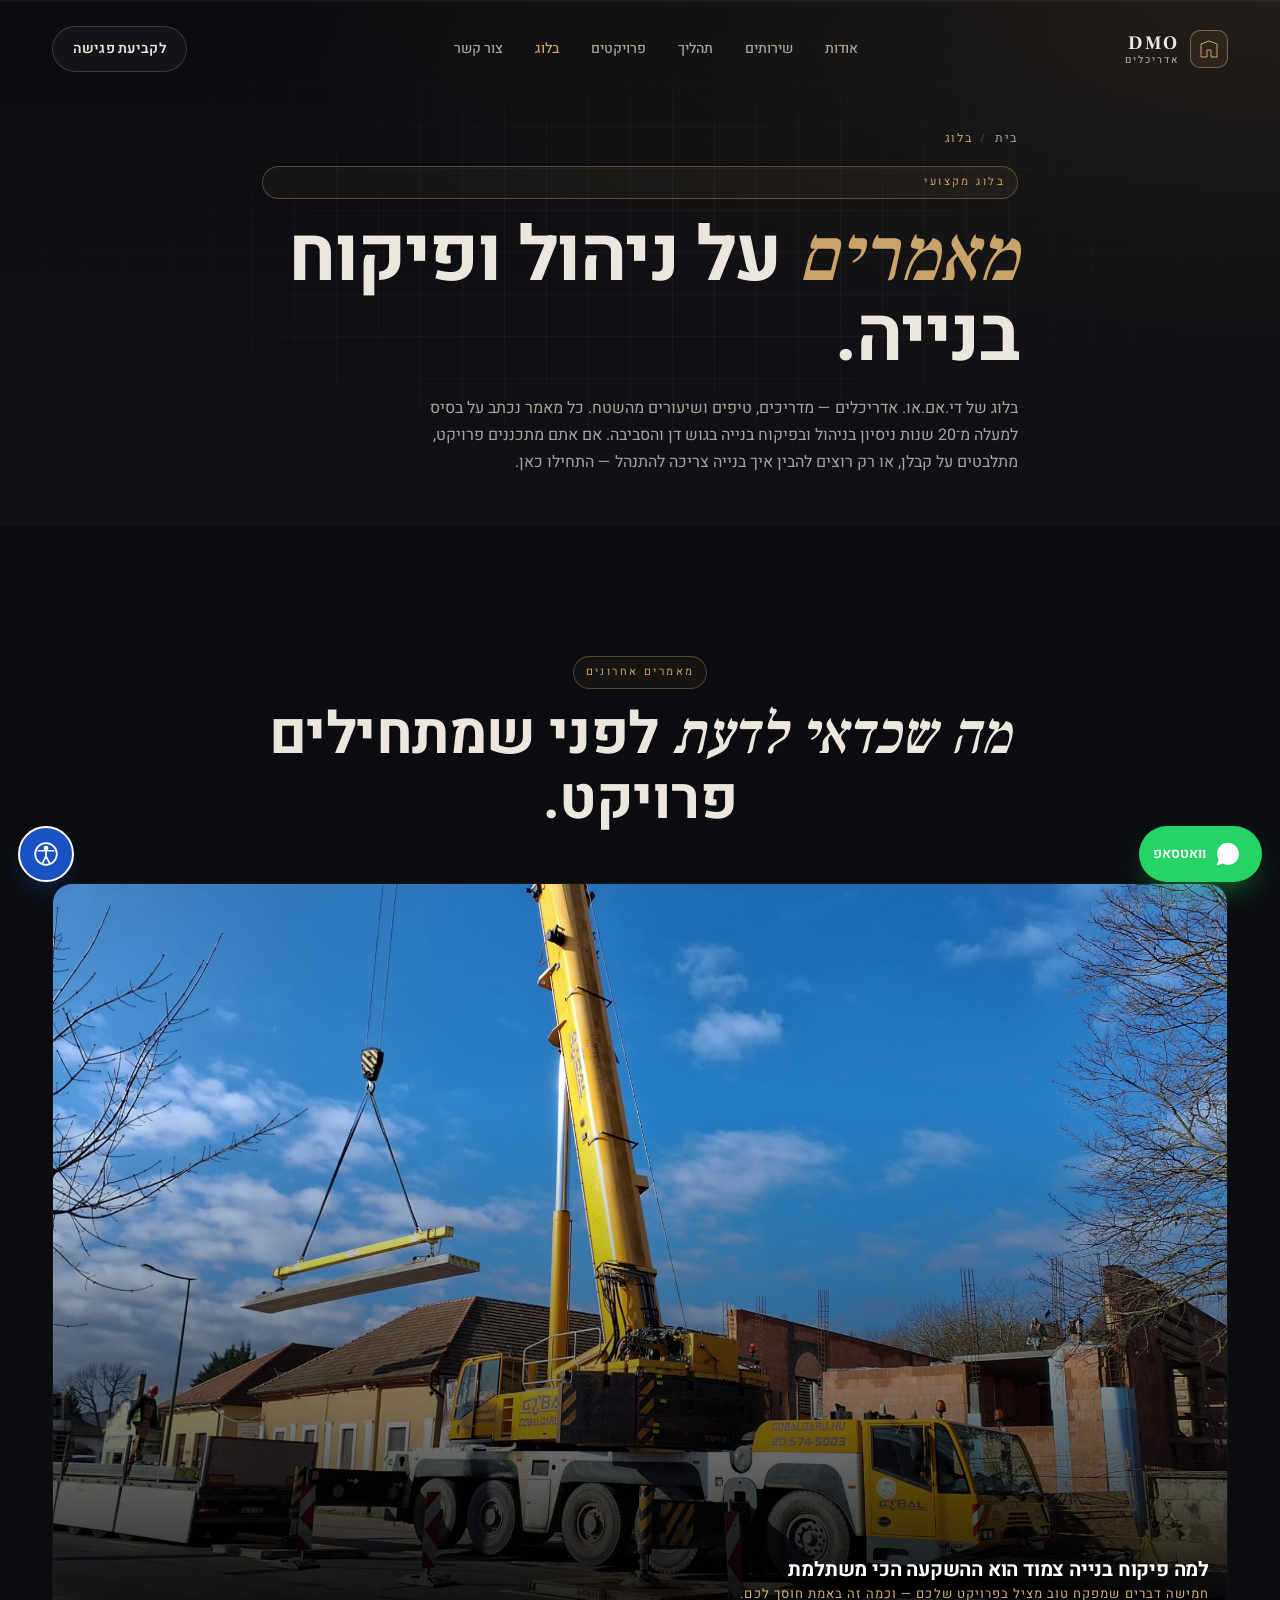
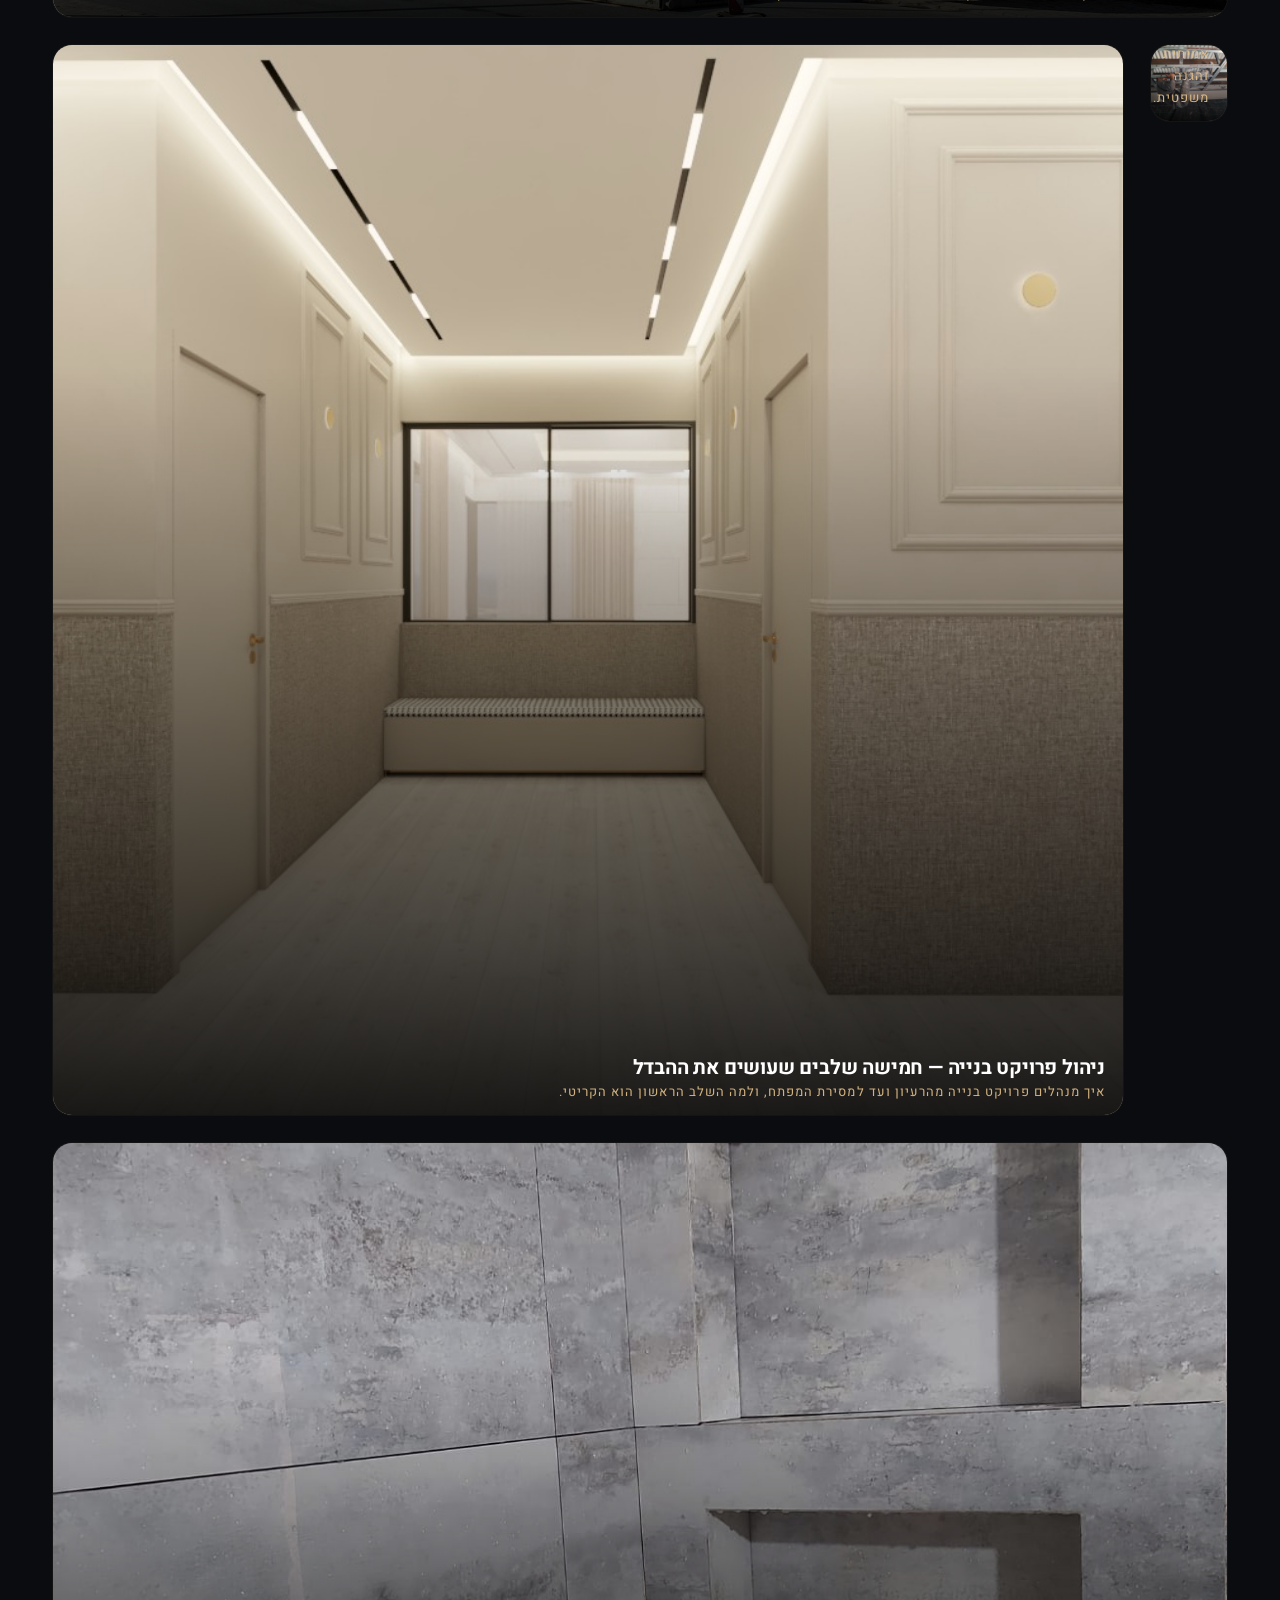
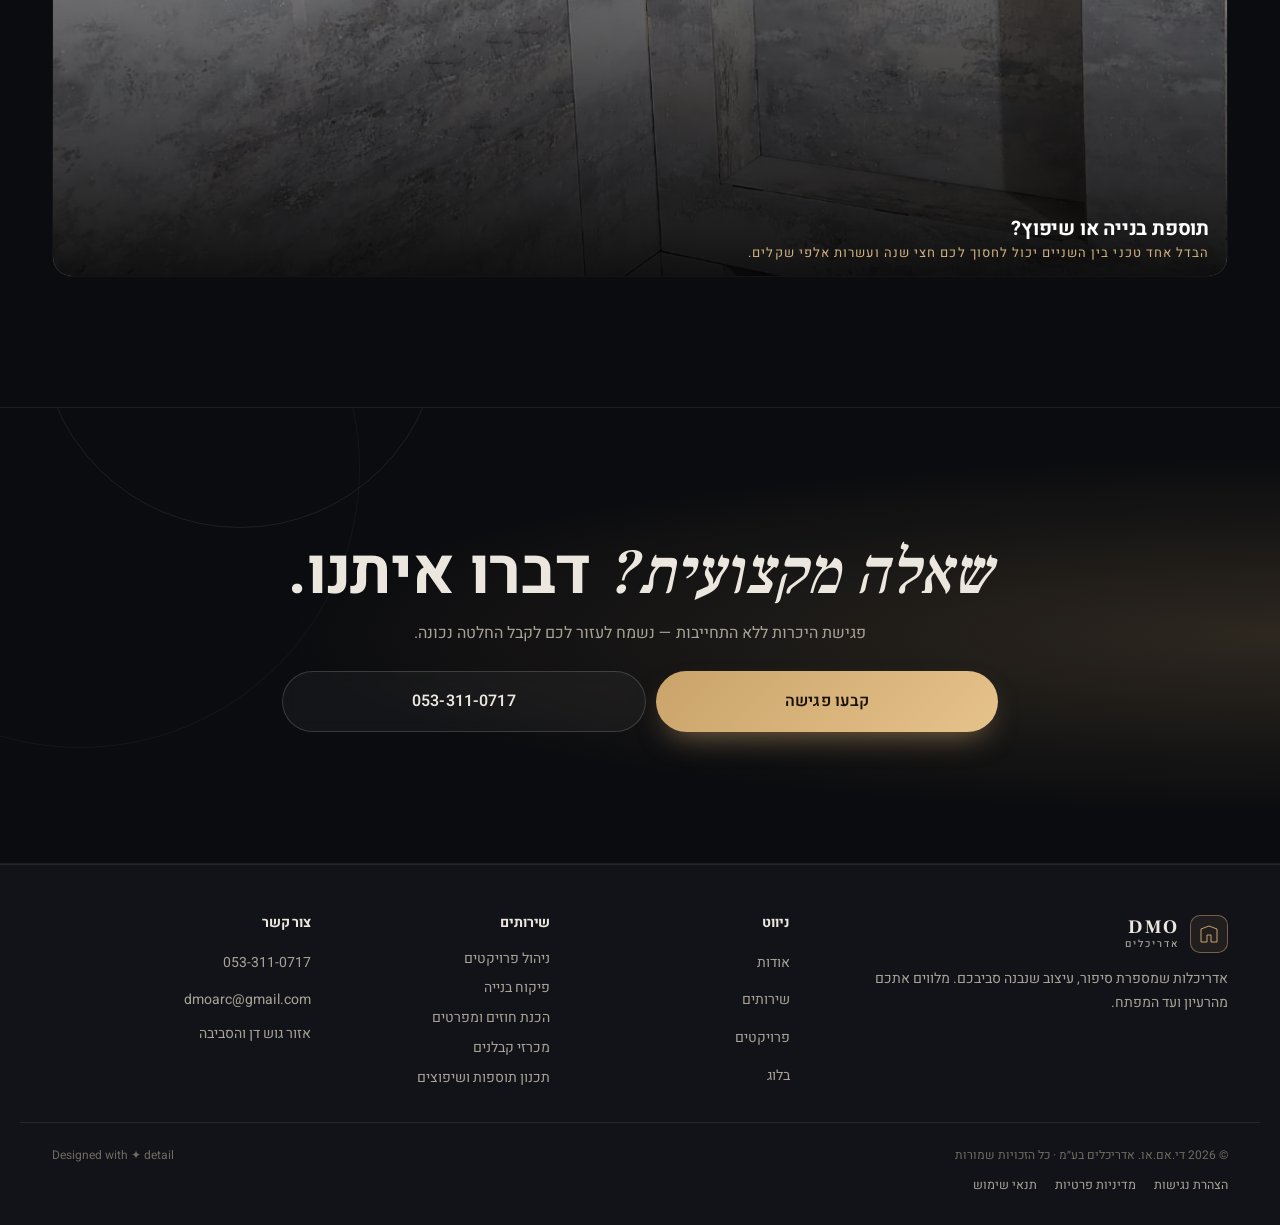
==== blog/index.html @ 67435482 "SEO overhaul: rich schema, blog, brand-anchored metadata, new logo - Replace homepage JSON-LD with @" ====
<!DOCTYPE html>
<html lang="he" dir="rtl">
<head>
  <meta charset="UTF-8" />
  <meta name="viewport" content="width=device-width, initial-scale=1, viewport-fit=cover" />
  <meta name="theme-color" content="#0d0e11" />
  <meta name="color-scheme" content="dark" />

  <title>בלוג | די.אם.או. אדריכלים — DMO Architects · מאמרים על ניהול ופיקוח בנייה</title>
  <meta name="description" content="הבלוג של די.אם.או. אדריכלים (DMO Architects) — מדריכים, טיפים ומאמרים מקצועיים על ניהול פרויקטי בנייה, פיקוח, מכרזי קבלנים, חוזים ושיפוצים. מהשטח של גוש דן." />
  <meta name="keywords" content="בלוג בנייה, מאמרים על פיקוח בנייה, מדריך ניהול פרויקטים, מכרזי קבלנים, חוזה בנייה, שיפוצים, די.אם.או אדריכלים, DMO Architects" />
  <meta name="author" content="די.אם.או. אדריכלים — DMO Architects" />
  <meta name="robots" content="index,follow,max-image-preview:large" />
  <meta http-equiv="content-language" content="he-IL" />
  <link rel="canonical" href="https://dmo-arc.com/blog/" />
  <link rel="alternate" hreflang="he-IL" href="https://dmo-arc.com/blog/" />
  <link rel="alternate" hreflang="he" href="https://dmo-arc.com/blog/" />
  <link rel="alternate" hreflang="x-default" href="https://dmo-arc.com/blog/" />

  <meta property="og:type" content="website" />
  <meta property="og:locale" content="he_IL" />
  <meta property="og:site_name" content="DMO Architects · די.אם.או. אדריכלים" />
  <meta property="og:title" content="בלוג DMO Architects — מאמרים על ניהול ופיקוח בנייה" />
  <meta property="og:description" content="מדריכים, טיפים ומאמרים מקצועיים על בנייה — מהשטח של DMO אדריכלים." />
  <meta property="og:image" content="https://dmo-arc.com/assets/img/staircase.jpg" />
  <meta property="og:image:width" content="1200" />
  <meta property="og:image:height" content="630" />
  <meta property="og:url" content="https://dmo-arc.com/blog/" />
  <meta name="twitter:card" content="summary_large_image" />
  <meta name="twitter:title" content="בלוג DMO Architects" />
  <meta name="twitter:description" content="מאמרים מקצועיים על ניהול ופיקוח בנייה." />
  <meta name="twitter:image" content="https://dmo-arc.com/assets/img/staircase.jpg" />

  <link rel="icon" type="image/svg+xml" href="../assets/favicon.svg" />
  <link rel="icon" type="image/png" sizes="512x512" href="../assets/logo.png" />
  <link rel="apple-touch-icon" href="../assets/logo.png" />
  <link rel="manifest" href="../site.webmanifest" />
  <meta name="apple-mobile-web-app-title" content="DMO אדריכלים" />
  <meta name="application-name" content="DMO Architects" />

  <link rel="preconnect" href="https://fonts.googleapis.com" />
  <link rel="preconnect" href="https://fonts.gstatic.com" crossorigin />
  <link href="https://fonts.googleapis.com/css2?family=Heebo:wght@300;400;500;600;700;800;900&family=Frank+Ruhl+Libre:wght@400;500;700;900&display=swap" rel="stylesheet" />
  <link rel="stylesheet" href="../assets/css/style.css?v=2" />

  <script type="application/ld+json">
  {
    "@context": "https://schema.org",
    "@graph": [
      {
        "@type": "Blog",
        "@id": "https://dmo-arc.com/blog/#blog",
        "url": "https://dmo-arc.com/blog/",
        "name": "בלוג DMO Architects",
        "description": "מאמרים, מדריכים וטיפים על ניהול ופיקוח בנייה.",
        "inLanguage": "he-IL",
        "publisher": {"@id": "https://dmo-arc.com/#organization"},
        "blogPost": [
          {"@type": "BlogPosting", "url": "https://dmo-arc.com/blog/why-construction-supervision-matters.html", "headline": "למה פיקוח בנייה צמוד הוא ההשקעה הכי משתלמת בפרויקט שלכם"},
          {"@type": "BlogPosting", "url": "https://dmo-arc.com/blog/contractor-tender-guide.html",            "headline": "מדריך מכרזי קבלנים — איך בוחרים נכון ולמה זה משנה"},
          {"@type": "BlogPosting", "url": "https://dmo-arc.com/blog/project-management-construction.html",     "headline": "ניהול פרויקט בנייה — חמישה שלבים שעושים את ההבדל"},
          {"@type": "BlogPosting", "url": "https://dmo-arc.com/blog/renovation-vs-addition.html",              "headline": "תוספת בנייה או שיפוץ? איך לבחור את הדרך הנכונה"}
        ]
      },
      {
        "@type": "BreadcrumbList",
        "itemListElement": [
          {"@type": "ListItem", "position": 1, "name": "בית", "item": "https://dmo-arc.com/"},
          {"@type": "ListItem", "position": 2, "name": "בלוג", "item": "https://dmo-arc.com/blog/"}
        ]
      }
    ]
  }
  </script>
</head>
<body>
  <a href="#main" class="skip-link">דלג לתוכן הראשי</a>
  <div class="scroll-progress" aria-hidden="true"><span></span></div>

  <header class="header is-scrolled" id="header">
    <div class="container header__row">
      <a href="../index.html#top" class="logo" aria-label="די אם או אדריכלים - בית">
        <span class="logo__mark">
          <svg viewBox="0 0 40 40" aria-hidden="true">
            <path d="M4 36 V10 L20 4 L36 10 V36 H24 V22 H16 V36 Z" fill="none" stroke="currentColor" stroke-width="2" stroke-linejoin="round"/>
          </svg>
        </span>
        <span class="logo__text"><strong>DMO</strong><em>אדריכלים</em></span>
      </a>

      <nav class="nav" aria-label="ניווט ראשי">
        <ul class="nav__list">
          <li><a href="../index.html#about">אודות</a></li>
          <li><a href="../index.html#services">שירותים</a></li>
          <li><a href="../index.html#process">תהליך</a></li>
          <li><a href="../projects.html">פרויקטים</a></li>
          <li><a href="../blog/" class="is-active" aria-current="page">בלוג</a></li>
          <li><a href="../index.html#contact">צור קשר</a></li>
        </ul>
      </nav>

      <a href="../index.html#contact" class="btn btn--ghost header__cta">לקביעת פגישה</a>

      <button class="menu-toggle" aria-label="פתח תפריט" aria-expanded="false" aria-controls="mobile-nav">
        <span></span><span></span><span></span>
      </button>
    </div>

    <div class="mobile-nav" id="mobile-nav" hidden>
      <ul>
        <li><a href="../index.html#about">אודות</a></li>
        <li><a href="../index.html#services">שירותים</a></li>
        <li><a href="../index.html#process">תהליך</a></li>
        <li><a href="../projects.html">פרויקטים</a></li>
        <li><a href="../blog/" aria-current="page">בלוג</a></li>
        <li><a href="../index.html#contact">צור קשר</a></li>
      </ul>
      <a href="tel:+972533110717" class="btn btn--primary btn--block">התקשרו עכשיו</a>
    </div>
  </header>

  <main id="main">
    <section class="subhero">
      <div class="container subhero__inner">
        <nav class="crumbs" aria-label="פירורי לחם">
          <a href="../index.html">בית</a>
          <span class="sep">/</span>
          <span aria-current="page">בלוג</span>
        </nav>
        <span class="eyebrow">בלוג מקצועי</span>
        <h1>
          <span class="is-serif is-accent">מאמרים</span>
          על ניהול ופיקוח בנייה.
        </h1>
        <p>
          בלוג של די.אם.או. אדריכלים — מדריכים, טיפים ושיעורים מהשטח. כל מאמר נכתב על בסיס למעלה
          מ־20 שנות ניסיון בניהול ובפיקוח בנייה בגוש דן והסביבה. אם אתם מתכננים פרויקט, מתלבטים
          על קבלן, או רק רוצים להבין איך בנייה צריכה להתנהל — התחילו כאן.
        </p>
      </div>
    </section>

    <section class="projects-list section">
      <div class="container">
        <header class="section-head" data-reveal="up">
          <span class="eyebrow">מאמרים אחרונים</span>
          <h2 class="section-title"><span class="is-serif">מה שכדאי לדעת</span> לפני שמתחילים פרויקט.</h2>
        </header>

        <div class="projects-list__grid">
          <a class="card" href="why-construction-supervision-matters.html">
            <div class="card__media"><img src="../assets/img/crane.jpg" alt="מנוף בנייה — חשיבות הפיקוח על אתר" loading="lazy" /></div>
            <div class="card__caption">
              <h3>למה פיקוח בנייה צמוד הוא ההשקעה הכי משתלמת</h3>
              <p>חמישה דברים שמפקח טוב מציל בפרויקט שלכם — וכמה זה באמת חוסך לכם.</p>
            </div>
          </a>

          <a class="card" href="contractor-tender-guide.html">
            <div class="card__media"><img src="../assets/img/steel-frame.jpg" alt="שלד פלדה — שלב מכרזי קבלנים" loading="lazy" /></div>
            <div class="card__caption">
              <h3>מדריך מכרזי קבלנים — איך בוחרים נכון</h3>
              <p>הצעות מחיר זה לא הכל. ככה תוציאו מכרז שמייצר תחרות אמיתית והגנה משפטית.</p>
            </div>
          </a>

          <a class="card" href="project-management-construction.html">
            <div class="card__media"><img src="../assets/img/hallway.jpg" alt="פרוזדור בפרויקט — שלבי ניהול בנייה" loading="lazy" /></div>
            <div class="card__caption">
              <h3>ניהול פרויקט בנייה — חמישה שלבים שעושים את ההבדל</h3>
              <p>איך מנהלים פרויקט בנייה מהרעיון ועד למסירת המפתח, ולמה השלב הראשון הוא הקריטי.</p>
            </div>
          </a>

          <a class="card" href="renovation-vs-addition.html">
            <div class="card__media"><img src="../assets/img/tile-niches.jpg" alt="גמרי קרמיקה — החלטות תכנון בשיפוץ" loading="lazy" /></div>
            <div class="card__caption">
              <h3>תוספת בנייה או שיפוץ?</h3>
              <p>הבדל אחד טכני בין השניים יכול לחסוך לכם חצי שנה ועשרות אלפי שקלים.</p>
            </div>
          </a>
        </div>
      </div>
    </section>

    <section class="cta section" aria-label="צרו קשר">
      <div class="container cta__wrap" data-reveal="up">
        <h2 class="cta__title"><span class="is-serif">שאלה מקצועית?</span> דברו איתנו.</h2>
        <p>פגישת היכרות ללא התחייבות — נשמח לעזור לכם לקבל החלטה נכונה.</p>
        <div class="cta__buttons">
          <a href="../index.html#contact" class="btn btn--primary btn--lg">קבעו פגישה</a>
          <a href="tel:+972533110717" class="btn btn--ghost btn--lg">053-311-0717</a>
        </div>
      </div>
    </section>
  </main>

  <footer class="footer" role="contentinfo">
    <div class="container footer__grid">
      <div class="footer__brand">
        <a href="../index.html#top" class="logo logo--light">
          <span class="logo__mark"><svg viewBox="0 0 40 40" aria-hidden="true"><path d="M4 36 V10 L20 4 L36 10 V36 H24 V22 H16 V36 Z" fill="none" stroke="currentColor" stroke-width="2" stroke-linejoin="round"/></svg></span>
          <span class="logo__text"><strong>DMO</strong><em>אדריכלים</em></span>
        </a>
        <p>אדריכלות שמספרת סיפור, עיצוב שנבנה סביבכם. מלווים אתכם מהרעיון ועד המפתח.</p>
      </div>
      <div>
        <h4>ניווט</h4>
        <ul class="footer__links">
          <li><a href="../index.html#about">אודות</a></li>
          <li><a href="../index.html#services">שירותים</a></li>
          <li><a href="../projects.html">פרויקטים</a></li>
          <li><a href="../blog/">בלוג</a></li>
        </ul>
      </div>
      <div>
        <h4>שירותים</h4>
        <ul class="footer__links">
          <li>ניהול פרויקטים</li>
          <li>פיקוח בנייה</li>
          <li>הכנת חוזים ומפרטים</li>
          <li>מכרזי קבלנים</li>
          <li>תכנון תוספות ושיפוצים</li>
        </ul>
      </div>
      <div>
        <h4>צור קשר</h4>
        <ul class="footer__links">
          <li><a href="tel:+972533110717" dir="ltr">053-311-0717</a></li>
          <li><a href="mailto:dmoarc@gmail.com">dmoarc@gmail.com</a></li>
          <li>אזור גוש דן והסביבה</li>
        </ul>
      </div>
    </div>
    <div class="footer__bottom container">
      <span>© <span id="year"></span> די.אם.או. אדריכלים בע״מ · כל הזכויות שמורות</span>
      <span>Designed with ✦ detail</span>
    </div>
    <div class="container footer__legal">
      <a href="../accessibility.html">הצהרת נגישות</a>
      <a href="../privacy.html">מדיניות פרטיות</a>
      <a href="../terms.html">תנאי שימוש</a>
    </div>
  </footer>

  <a href="https://wa.me/972533110717" target="_blank" rel="noopener" class="wa" aria-label="פתיחת שיחה בוואטסאפ">
    <span class="wa__pulse" aria-hidden="true"></span>
    <svg viewBox="0 0 32 32" aria-hidden="true"><path fill="#fff" d="M16 3C9 3 3.5 8.5 3.5 15.5c0 2.5.7 4.8 1.9 6.8L3 29l6.9-2.2c2 1 4.2 1.6 6.1 1.6 7 0 12.5-5.5 12.5-12.5S23 3 16 3z"/></svg>
    <span class="wa__label">וואטסאפ</span>
  </a>

  <button class="to-top" id="toTop" aria-label="חזרה למעלה">
    <svg viewBox="0 0 24 24" aria-hidden="true"><path d="M6 15l6-6 6 6" fill="none" stroke="currentColor" stroke-width="2" stroke-linecap="round" stroke-linejoin="round"/></svg>
  </button>

  <script src="../assets/js/a11y.js" defer></script>
  <script src="../assets/js/main.js" defer></script>
</body>
</html>
---- assets/css/style.css ----
/* =======================================================
   DMO Architects — Mobile-First RTL Hebrew Site
   Breakpoints:
     base  : mobile  (0–639px)
     sm    : ≥ 640px  (tablet portrait)
     md    : ≥ 900px  (tablet landscape / small laptop)
     lg    : ≥ 1200px (desktop)
   ======================================================= */

:root {
  --bg: #0b0c0f;
  --bg-2: #121318;
  --bg-3: #1a1c22;
  --surface: #16181d;
  --line: rgba(255, 255, 255, 0.08);
  --line-strong: rgba(255, 255, 255, 0.16);
  --text: #ece7de;
  --text-dim: #a9a397;
  --text-mute: #6f6a60;
  --accent: #c9a36a;
  --accent-2: #e6c38b;
  --accent-deep: #8b6a3e;
  --cream: #ede7da;
  --danger: #e06363;
  --success: #7dbf83;

  --radius: 14px;
  --radius-lg: 20px;
  --shadow-lg: 0 24px 60px -24px rgba(0, 0, 0, 0.6);
  --ease: cubic-bezier(.22,.61,.36,1);
  --ease-out: cubic-bezier(.16,1,.3,1);

  --container: 1240px;
  --nav-h: 64px;
  --pad-x: 18px;

  --font-sans: 'Heebo', 'Segoe UI', 'Noto Sans Hebrew', system-ui, -apple-system, sans-serif;
  --font-serif: 'Frank Ruhl Libre', 'Times New Roman', serif;

  /* Fluid type — mobile first */
  --fs-body: 0.969rem;
  --fs-h1: clamp(2.5rem, 10vw, 7.25rem);
  --fs-h2: clamp(1.75rem, 7vw, 3.625rem);
  --fs-h3: 1.25rem;
  --fs-lead: 1rem;
}

/* ========= Reset ========= */
*, *::before, *::after { box-sizing: border-box; }
html {
  -webkit-text-size-adjust: 100%;
  scroll-behavior: smooth;
  scroll-padding-top: 80px;
  overflow-x: clip;
}
@media (prefers-reduced-motion: reduce) {
  html { scroll-behavior: auto; }
  *, *::before, *::after {
    animation-duration: .001ms !important;
    animation-iteration-count: 1 !important;
    transition-duration: .001ms !important;
    scroll-behavior: auto !important;
  }
}

body {
  margin: 0;
  font-family: var(--font-sans);
  font-weight: 400;
  font-size: var(--fs-body);
  line-height: 1.7;
  color: var(--text);
  background: var(--bg);
  overflow-x: clip;
  text-rendering: optimizeLegibility;
  -webkit-font-smoothing: antialiased;
  -moz-osx-font-smoothing: grayscale;
  overscroll-behavior-y: none;
}

img, svg, video { max-width: 100%; display: block; }
img { height: auto; }
a { color: inherit; text-decoration: none; }
button {
  font: inherit;
  cursor: pointer;
  border: 0;
  background: transparent;
  color: inherit;
  -webkit-tap-highlight-color: transparent;
}
input, textarea, select, button { -webkit-tap-highlight-color: transparent; }
h1, h2, h3, h4 { margin: 0; line-height: 1.15; font-weight: 700; letter-spacing: -0.01em; }

/* ========= Base container ========= */
.container {
  width: 100%;
  max-width: var(--container);
  padding-inline: var(--pad-x);
  margin-inline: auto;
}

.section {
  padding-block: 64px;
  position: relative;
}

/* ========= Utility ========= */
.is-serif { font-family: var(--font-serif); font-weight: 500; font-style: italic; letter-spacing: 0; }
.is-accent { color: var(--accent); }

.eyebrow {
  display: inline-flex; align-items: center; gap: 10px;
  font-size: 0.6875rem; letter-spacing: .22em; text-transform: uppercase;
  color: var(--accent);
  padding: 6px 12px;
  border: 1px solid rgba(201,163,106,.35);
  border-radius: 100px;
  background: rgba(201,163,106,.06);
}
.section-title {
  font-size: var(--fs-h2);
  line-height: 1.12;
  margin-top: 14px;
  color: var(--text);
}
.section-sub { color: var(--text-dim); max-width: 640px; margin-top: 14px; }
.section-head { text-align: center; max-width: 820px; margin: 0 auto 40px; }
.section-head--split {
  display: flex; flex-direction: column; gap: 18px;
  text-align: start;
}

.lead { color: var(--text-dim); font-size: var(--fs-lead); line-height: 1.75; }

/* ========= Visually hidden (SR only) ========= */
.sr-only {
  position: absolute !important;
  width: 1px; height: 1px;
  padding: 0; margin: -1px;
  overflow: hidden;
  clip: rect(0,0,0,0);
  clip-path: inset(50%);
  white-space: nowrap;
  border: 0;
}

/* ========= Skip link ========= */
.skip-link {
  position: absolute;
  width: 1px; height: 1px;
  padding: 0; margin: -1px;
  overflow: hidden;
  clip: rect(0,0,0,0);
  clip-path: inset(50%);
  white-space: nowrap;
  border: 0;
}
.skip-link:focus {
  position: fixed;
  top: 12px; inset-inline-start: 12px;
  width: auto; height: auto;
  padding: 10px 16px; margin: 0;
  overflow: visible;
  clip: auto;
  clip-path: none;
  white-space: normal;
  background: var(--accent); color: #000;
  border-radius: 8px;
  outline: 2px solid var(--text);
  z-index: 10000;
}

/* ========= Buttons — large touch targets ========= */
.btn {
  display: inline-flex; align-items: center; justify-content: center; gap: 10px;
  min-height: 48px;
  padding: 14px 22px;
  border-radius: 100px;
  font-weight: 600; font-size: 0.9375rem; letter-spacing: .01em;
  transition: transform .35s var(--ease), background .25s ease, color .25s ease, border-color .25s ease, box-shadow .35s var(--ease);
  position: relative; overflow: hidden; user-select: none;
  will-change: transform;
  white-space: nowrap;
}
.btn:focus-visible { outline: 2px solid var(--accent); outline-offset: 3px; }
.btn svg { width: 18px; height: 18px; transition: transform .35s var(--ease); flex-shrink: 0; }
.btn:active { transform: scale(.97); }
@media (hover: hover) {
  .btn:hover { transform: translateY(-2px); }
}
.btn--primary {
  background: linear-gradient(135deg, var(--accent) 0%, var(--accent-2) 100%);
  color: #1a1208;
  box-shadow: 0 14px 30px -12px rgba(201,163,106,.6);
}
.btn--primary:hover svg { transform: translateX(-4px); }
.btn--ghost {
  background: rgba(255,255,255,.04);
  color: var(--text);
  border: 1px solid var(--line-strong);
  backdrop-filter: blur(6px);
}
@media (hover: hover) {
  .btn--ghost:hover { background: rgba(255,255,255,.08); border-color: var(--accent); color: var(--accent-2); }
  .btn--primary:hover { box-shadow: 0 22px 38px -14px rgba(201,163,106,.85); }
}
.btn--link {
  min-height: auto;
  padding: 10px 0; color: var(--accent); background: transparent;
}
.btn--link:hover { color: var(--accent-2); }
.btn--block { display: flex; width: 100%; }
.btn--lg { padding: 16px 28px; font-size: 1rem; min-height: 54px; }

/* ========= Preloader ========= */
.preloader {
  position: fixed; inset: 0; z-index: 9999;
  background: var(--bg);
  display: grid; place-items: center;
  transition: opacity .6s ease, visibility .6s ease;
}
.preloader.is-hidden { opacity: 0; visibility: hidden; }
.preloader__inner { text-align: center; display: grid; gap: 20px; }
.preloader__logo { width: 140px; height: 46px; }
.preloader__text {
  fill: var(--accent);
  font-family: var(--font-serif);
  font-size: 2.125rem;
  font-weight: 700;
  letter-spacing: 6px;
}
.preloader__bar {
  width: 180px; height: 2px;
  background: rgba(255,255,255,.08); border-radius: 10px; overflow: hidden;
  margin: 0 auto;
}
.preloader__bar span {
  display: block; height: 100%; width: 30%;
  background: linear-gradient(90deg, var(--accent) 0%, var(--accent-2) 100%);
  animation: loading 1.2s var(--ease) infinite;
}
@keyframes loading {
  0% { margin-inline-start: -40%; width: 40%; }
  50% { width: 60%; }
  100% { margin-inline-start: 100%; width: 40%; }
}

/* ========= Scroll progress ========= */
.scroll-progress {
  position: fixed; top: 0; inset-inline: 0;
  height: 2px; z-index: 200;
  background: rgba(255,255,255,.05);
}
.scroll-progress span {
  display: block; height: 100%; width: 0%;
  background: linear-gradient(90deg, var(--accent) 0%, var(--accent-2) 100%);
  transition: width .12s linear;
}

/* ========= Header / Navigation ========= */
.header {
  position: fixed; top: 0; inset-inline: 0; z-index: 100;
  padding: 10px 0;
  transition: background .4s ease, padding .3s ease, backdrop-filter .4s ease, border-color .3s ease;
  border-bottom: 1px solid transparent;
}
.header.is-scrolled {
  background: rgba(11,12,15,.82);
  backdrop-filter: saturate(140%) blur(14px);
  -webkit-backdrop-filter: saturate(140%) blur(14px);
  border-bottom-color: var(--line);
  padding: 8px 0;
}
.header__row {
  display: flex; align-items: center; gap: 16px;
  justify-content: space-between;
  min-height: var(--nav-h);
}
.logo { display: inline-flex; align-items: center; gap: 10px; color: var(--text); }
.logo__mark {
  width: 38px; height: 38px;
  display: grid; place-items: center;
  color: var(--accent);
  border: 1px solid rgba(201,163,106,.5);
  border-radius: 10px;
  background: rgba(201,163,106,.08);
  transition: transform .5s var(--ease);
}
.logo:hover .logo__mark { transform: rotate(-12deg) scale(1.05); }
.logo__mark svg { width: 20px; height: 20px; }
.logo__text { display: grid; line-height: 1; gap: 2px; }
.logo__text strong {
  font-family: var(--font-serif);
  font-size: 1.1875rem; font-weight: 700; letter-spacing: 3px;
  color: var(--text);
}
.logo__text em {
  font-style: normal; font-size: 0.625rem; font-weight: 500;
  letter-spacing: 2px; color: var(--text-dim); text-transform: uppercase;
}

.nav { display: none; }
.header__cta { display: none; }

.menu-toggle {
  width: 46px; height: 46px;
  border-radius: 12px;
  border: 1px solid rgba(201,163,106,.5);
  background: rgba(11,12,15,.7);
  -webkit-backdrop-filter: blur(8px);
  backdrop-filter: blur(8px);
  display: flex; flex-direction: column; gap: 5px;
  align-items: center; justify-content: center;
  flex-shrink: 0;
  color: var(--accent);
  position: relative;
  z-index: 101;
  box-shadow: 0 4px 14px rgba(0,0,0,.4);
}
.menu-toggle span {
  width: 22px; height: 2px; background: currentColor;
  border-radius: 2px;
  transition: transform .35s var(--ease), opacity .25s ease;
  display: block;
}
.menu-toggle.is-open span:nth-child(1) { transform: translateY(7px) rotate(45deg); }
.menu-toggle.is-open span:nth-child(2) { opacity: 0; }
.menu-toggle.is-open span:nth-child(3) { transform: translateY(-7px) rotate(-45deg); }

.mobile-nav {
  position: fixed; top: var(--nav-h); inset-inline: 0; bottom: 0;
  background: var(--bg-2);
  padding: 24px var(--pad-x) 40px;
  transform: translateY(-10px);
  opacity: 0; visibility: hidden;
  transition: opacity .35s var(--ease), transform .4s var(--ease), visibility .35s;
  z-index: 90;
  overflow-y: auto;
  overscroll-behavior: contain;
}
.mobile-nav[data-open="true"] { opacity: 1; transform: none; visibility: visible; }
.mobile-nav ul {
  list-style: none; padding: 0; margin: 0 0 24px;
  display: grid; gap: 6px;
}
.mobile-nav a {
  display: flex; align-items: center;
  min-height: 56px;
  padding: 14px 20px;
  border-radius: 14px; font-size: 1.25rem; font-weight: 600;
  border: 1px solid var(--line);
  background: rgba(255,255,255,.02);
  transition: border-color .25s ease, color .25s ease, background .25s ease, transform .3s ease;
}
.mobile-nav a:active { transform: scale(.98); }
@media (hover: hover) {
  .mobile-nav a:hover { border-color: var(--accent); color: var(--accent); background: rgba(201,163,106,.04); }
}

/* ========= HERO (mobile first) ========= */
.hero {
  position: relative;
  min-height: 100svh;
  padding: calc(var(--nav-h) + 30px) 0 90px;
  overflow: hidden;
  isolation: isolate;
  background:
    radial-gradient(ellipse at 100% 0%, rgba(201,163,106,.16), transparent 55%),
    radial-gradient(ellipse at 0% 100%, rgba(201,163,106,.06), transparent 60%),
    linear-gradient(180deg, #0a0b0e 0%, #111218 100%);
}
.hero__canvas {
  position: absolute; inset: 0; z-index: 0;
  width: 100%; height: 100%;
  pointer-events: none;
  opacity: .42;
}
.hero__grid {
  position: absolute; inset: 0; z-index: 0;
  background-image:
    linear-gradient(to right, rgba(255,255,255,.04) 1px, transparent 1px),
    linear-gradient(to bottom, rgba(255,255,255,.04) 1px, transparent 1px);
  background-size: 42px 42px;
  mask-image: radial-gradient(ellipse at center, #000 20%, transparent 75%);
  -webkit-mask-image: radial-gradient(ellipse at center, #000 20%, transparent 75%);
}
.hero__noise {
  position: absolute; inset: 0; z-index: 0;
  background-image: url("data:image/svg+xml;utf8,<svg xmlns='http://www.w3.org/2000/svg' width='240' height='240'><filter id='n'><feTurbulence type='fractalNoise' baseFrequency='.9' numOctaves='2' stitchTiles='stitch'/><feColorMatrix values='0 0 0 0 0  0 0 0 0 0  0 0 0 0 0  0 0 0 .08 0'/></filter><rect width='240' height='240' filter='url(%23n)'/></svg>");
  opacity: .45; mix-blend-mode: overlay;
}
.hero__inner {
  position: relative; z-index: 2;
  display: grid; gap: 22px;
  align-content: center;
  min-height: calc(100svh - var(--nav-h) - 120px);
}
.hero__eyebrow {
  display: inline-flex; align-items: center; gap: 10px;
  color: var(--accent); font-size: 0.6875rem; letter-spacing: .22em;
  text-transform: uppercase; font-weight: 600;
  flex-wrap: wrap;
}
.hero__dot {
  width: 8px; height: 8px; border-radius: 50%;
  background: var(--accent);
  box-shadow: 0 0 0 4px rgba(201,163,106,.15);
  animation: pulse 2.2s ease-in-out infinite;
  flex-shrink: 0;
}
@keyframes pulse {
  0%, 100% { box-shadow: 0 0 0 4px rgba(201,163,106,.15); }
  50% { box-shadow: 0 0 0 10px rgba(201,163,106,0); }
}
.hero__title {
  font-size: var(--fs-h1);
  line-height: .96;
  letter-spacing: -0.02em;
  font-weight: 800;
  color: var(--text);
  margin: 0;
}
.hero__title .line {
  display: block; overflow: hidden; padding-block: 2px;
}
.hero__title .line > span {
  display: inline-block;
  transform: translateY(110%);
  animation: slideUp 1s var(--ease-out) forwards;
}
.hero__title .line:nth-child(1) > span { animation-delay: .25s; }
.hero__title .line:nth-child(2) > span { animation-delay: .42s; }
.hero__title .line:nth-child(3) > span { animation-delay: .58s; }
@keyframes slideUp { to { transform: translateY(0); } }

.hero__lede {
  max-width: 620px;
  color: var(--text-dim);
  font-size: 0.9375rem;
  line-height: 1.75;
  margin: 4px 0;
  opacity: 0; animation: fadeIn .9s var(--ease-out) .9s forwards;
}
@keyframes fadeIn { to { opacity: 1; } }

.hero__cta {
  display: flex; gap: 10px; flex-wrap: wrap;
  opacity: 0; animation: fadeIn .9s var(--ease-out) 1.05s forwards;
}
.hero__cta .btn { flex: 1 1 auto; }
.hero__meta {
  display: grid;
  grid-template-columns: repeat(3, 1fr);
  gap: 0;
  margin: 26px 0 0; padding-top: 22px;
  border-top: 1px solid var(--line);
  opacity: 0; animation: fadeIn .9s var(--ease-out) 1.2s forwards;
}
.hero__meta div {
  display: grid;
  gap: 6px;
  padding: 0 10px;
  border-inline-start: 1px solid var(--line);
  min-width: 0;
}
.hero__meta div:first-child { padding-inline-start: 0; border-inline-start: 0; }
.hero__meta div:last-child { padding-inline-end: 0; }
.hero__meta dt {
  font-size: 0.625rem; letter-spacing: .14em; text-transform: uppercase;
  color: var(--text-mute); font-weight: 500;
  white-space: nowrap;
  overflow: hidden; text-overflow: ellipsis;
}
.hero__meta dd {
  margin: 0;
  font-family: var(--font-serif);
  font-size: clamp(1.625rem, 8vw, 2.125rem);
  font-weight: 700;
  line-height: 1;
  color: var(--text);
  white-space: nowrap;
  letter-spacing: -0.01em;
}
.hero__meta dd span { color: var(--accent); }

.hero__scroll { display: none; }

/* ========= About ========= */
.about { background: var(--bg); }
.about__grid {
  display: grid;
  grid-template-columns: 1fr;
  gap: 32px;
  align-items: center;
}
.about__media {
  position: relative;
  perspective: 1000px;
  max-width: 460px;
  margin: 0 auto;
  width: 100%;
}
.about__image {
  overflow: hidden;
  border-radius: var(--radius-lg);
  border: 1px solid var(--line);
  transform-style: preserve-3d;
  box-shadow: var(--shadow-lg);
}
.about__image img {
  width: 100%; height: 100%; object-fit: cover;
  transition: transform 1.4s var(--ease);
}
.about__image:hover img { transform: scale(1.05); }
.about__image--main { aspect-ratio: 4/5; }
.about__image--sub {
  position: relative;
  width: 65%;
  aspect-ratio: 4/3;
  margin: -40px 0 0 auto;
  inset-inline-start: auto;
  z-index: 2;
}
.about__badge {
  position: absolute;
  top: -14px; inset-inline-end: -14px;
  width: 88px; height: 88px;
  border-radius: 50%;
  background: var(--accent);
  color: #1a1208;
  display: grid; place-items: center; text-align: center; gap: 2px;
  font-family: var(--font-serif);
  box-shadow: var(--shadow-lg);
  animation: spin 22s linear infinite;
  z-index: 3;
}
.about__badge span { font-size: 0.625rem; letter-spacing: .18em; }
.about__badge strong { font-size: 1.25rem; line-height: 1; display: block; }
@keyframes spin { to { transform: rotate(360deg); } }

.about__content { display: grid; gap: 18px; }
.about__list {
  list-style: none; padding: 0; margin: 6px 0 0;
  display: grid; gap: 4px;
}
.about__list li {
  display: flex; gap: 14px; align-items: baseline;
  padding: 14px 0;
  border-bottom: 1px solid var(--line);
  color: var(--text);
  font-size: 0.9375rem; font-weight: 500;
  transition: color .25s ease, padding-inline-start .4s var(--ease);
}
@media (hover: hover) {
  .about__list li:hover { color: var(--accent); padding-inline-start: 6px; }
}
.about__list li span {
  font-family: var(--font-serif);
  font-size: 0.8125rem; color: var(--accent); font-weight: 600;
}
.about__actions { display: flex; gap: 12px; align-items: center; flex-wrap: wrap; margin-top: 8px; }
.about__actions .btn { flex: 1 1 auto; }

/* ========= Services ========= */
.services { background: var(--bg-2); position: relative; }
.services::before {
  content: ''; position: absolute; inset: 0;
  background: radial-gradient(ellipse at 50% 0%, rgba(201,163,106,.07), transparent 60%);
  pointer-events: none;
}
.services__grid {
  display: grid; grid-template-columns: 1fr; gap: 14px;
}
.service {
  position: relative; padding: 28px 22px;
  border-radius: var(--radius-lg);
  background: linear-gradient(180deg, rgba(255,255,255,.03), rgba(255,255,255,.01));
  border: 1px solid var(--line);
  transition: transform .6s var(--ease), border-color .35s ease, background .35s ease;
  overflow: hidden;
}
.service::after {
  content: ''; position: absolute;
  inset-inline-end: -60px; top: -60px;
  width: 200px; height: 200px;
  background: radial-gradient(circle, rgba(201,163,106,.15), transparent 70%);
  transition: transform .8s var(--ease);
  pointer-events: none;
}
@media (hover: hover) {
  .service:hover { transform: translateY(-6px); border-color: rgba(201,163,106,.4); background: linear-gradient(180deg, rgba(201,163,106,.05), rgba(255,255,255,.01)); }
  .service:hover::after { transform: scale(1.4); }
  .service:hover .service__icon { transform: rotate(-8deg) scale(1.05); background: rgba(201,163,106,.12); }
}
.service__num {
  font-family: var(--font-serif); color: var(--accent); font-size: 0.8125rem;
  letter-spacing: .2em;
}
.service__icon {
  width: 52px; height: 52px; margin: 12px 0 14px;
  color: var(--accent);
  border: 1px solid rgba(201,163,106,.35);
  border-radius: 14px;
  display: grid; place-items: center;
  background: rgba(201,163,106,.05);
  transition: transform .5s var(--ease), background .35s ease;
}
.service__icon svg { width: 28px; height: 28px; }
.service h3 {
  font-size: 1.3125rem; margin-bottom: 8px; color: var(--text);
}
.service p { color: var(--text-dim); margin: 0 0 16px; font-size: 0.9063rem; }
.service ul {
  list-style: none; padding: 0; margin: 0;
  border-top: 1px solid var(--line);
  padding-top: 12px;
  display: grid; gap: 2px;
  color: var(--text-dim);
}
.service ul li {
  font-size: 0.8438rem;
  padding: 5px 0;
  position: relative; padding-inline-start: 14px;
}
.service ul li::before {
  content: ''; position: absolute;
  inset-inline-start: 0; top: 12px;
  width: 5px; height: 5px; border-radius: 50%;
  background: var(--accent);
}

/* ========= Process ========= */
.process { background: var(--bg); position: relative; }
.process__list {
  list-style: none; padding: 0; margin: 0;
  display: grid; grid-template-columns: 1fr;
  gap: 12px;
  counter-reset: steps;
  position: relative;
}
.process__step {
  position: relative; padding: 22px;
  text-align: start;
  border: 1px solid var(--line);
  border-radius: var(--radius);
  background: rgba(255,255,255,.02);
  display: grid;
  grid-template-columns: auto 1fr;
  gap: 4px 18px;
  align-items: center;
  transition: border-color .3s ease, background .3s ease, transform .4s var(--ease);
}
.process__step:active { transform: scale(.99); }
@media (hover: hover) {
  .process__step:hover {
    border-color: rgba(201,163,106,.4);
    background: rgba(201,163,106,.04);
  }
  .process__step:hover .process__num { transform: scale(1.05); border-color: var(--accent); }
}
.process__num {
  grid-row: span 2;
  width: 64px; height: 64px;
  border-radius: 50%;
  background: var(--bg-2);
  border: 1px solid var(--line-strong);
  display: grid; place-items: center;
  font-family: var(--font-serif);
  font-size: 1.375rem; font-weight: 700; color: var(--accent);
  transition: transform .5s var(--ease), border-color .35s ease;
  flex-shrink: 0;
}
.process__step h3 { font-size: 1.125rem; margin-bottom: 2px; color: var(--text); }
.process__step p { color: var(--text-dim); margin: 0; font-size: 0.875rem; line-height: 1.6; }

/* ========= Projects ========= */
.projects { background: var(--bg-2); }
.projects__filters {
  display: flex; gap: 8px; flex-wrap: wrap;
  margin-bottom: 28px;
  overflow-x: auto;
  padding-bottom: 4px;
  scrollbar-width: none;
}
.projects__filters::-webkit-scrollbar { display: none; }
.chip {
  padding: 10px 18px; min-height: 40px;
  border-radius: 100px;
  border: 1px solid var(--line-strong);
  background: rgba(255,255,255,.02);
  color: var(--text-dim);
  font-size: 0.875rem; font-weight: 500;
  transition: all .3s ease;
  white-space: nowrap;
  flex-shrink: 0;
}
.chip:active { transform: scale(.97); }
@media (hover: hover) {
  .chip:hover { border-color: var(--accent); color: var(--accent); }
}
.chip.is-active {
  background: var(--accent); color: #1a1208; border-color: var(--accent);
}

.projects__grid {
  display: grid;
  grid-template-columns: 1fr;
  gap: 14px;
}
.card {
  position: relative;
  margin: 0; border-radius: var(--radius-lg);
  overflow: hidden; border: 1px solid var(--line);
  background: #000;
  aspect-ratio: 4/3;
  transition: transform .6s var(--ease), border-color .35s ease;
  cursor: pointer;
}
.card[hidden] { display: none; }
.card__media {
  position: absolute; inset: 0;
}
.card__media img {
  width: 100%; height: 100%; object-fit: cover;
  transition: transform 1.6s var(--ease), filter .6s ease;
  filter: saturate(.9);
}
@media (hover: hover) {
  .card:hover { transform: translateY(-4px); border-color: rgba(201,163,106,.4); }
  .card:hover .card__media img { transform: scale(1.08); filter: saturate(1.1); }
}
.card figcaption, .card .card__caption {
  position: absolute; inset: 0;
  padding: 18px;
  display: flex; flex-direction: column; justify-content: flex-end;
  background: linear-gradient(0deg, rgba(0,0,0,.88) 0%, rgba(0,0,0,.3) 45%, transparent 70%);
  color: #fff;
}
.card figcaption, .card .card__caption h3 {
  font-size: 1.125rem; margin-bottom: 2px;
  transition: transform .5s var(--ease);
}
.card figcaption, .card .card__caption p {
  margin: 0; font-size: 0.75rem; color: var(--accent-2); letter-spacing: .08em;
  opacity: .9;
  transition: transform .5s var(--ease) .05s;
}

/* ========= Stats ========= */
.stats {
  background: linear-gradient(180deg, var(--bg) 0%, var(--bg-2) 100%);
  padding: 72px 0;
  border-block: 1px solid var(--line);
  position: relative; overflow: hidden;
}
.stats::before {
  content: '';
  position: absolute; inset-inline-start: -100px; top: -100px;
  width: 360px; height: 360px; border-radius: 50%;
  background: radial-gradient(circle, rgba(201,163,106,.14), transparent 70%);
  pointer-events: none;
}
.stats::after {
  content: '';
  position: absolute; inset-inline-end: -120px; bottom: -120px;
  width: 320px; height: 320px; border-radius: 50%;
  background: radial-gradient(circle, rgba(201,163,106,.08), transparent 70%);
  pointer-events: none;
}
.stats__grid {
  display: grid;
  grid-template-columns: repeat(2, 1fr);
  gap: 14px;
  text-align: center;
  position: relative;
}
.stat {
  display: flex;
  flex-direction: column;
  align-items: center;
  justify-content: center;
  padding: 36px 16px 32px;
  border: 1px solid var(--line);
  border-radius: var(--radius);
  background: linear-gradient(180deg, rgba(255,255,255,.04), rgba(255,255,255,.01));
  min-width: 0;
  position: relative;
  overflow: hidden;
  transition: border-color .3s ease, transform .4s var(--ease), background .3s ease;
}
.stat::before {
  content: '';
  position: absolute;
  top: 0; left: 50%;
  transform: translateX(-50%);
  width: 40px; height: 2px;
  background: linear-gradient(90deg, transparent, var(--accent), transparent);
  opacity: .7;
}
.stat:active { transform: scale(.98); }
@media (hover: hover) {
  .stat:hover {
    border-color: rgba(201,163,106,.45);
    background: linear-gradient(180deg, rgba(201,163,106,.06), rgba(255,255,255,.01));
    transform: translateY(-2px);
  }
  .stat:hover::before { width: 70px; transition: width .35s var(--ease); }
}
.stat strong {
  display: flex;
  align-items: baseline;
  justify-content: center;
  gap: 2px;
  font-family: var(--font-serif);
  font-size: clamp(3.25rem, 14vw, 4rem);
  line-height: 1;
  color: var(--accent);
  font-weight: 700;
  letter-spacing: -0.03em;
  white-space: nowrap;
}
.stat strong span {
  color: var(--accent);
  background: linear-gradient(180deg, var(--accent-2) 0%, var(--accent) 60%, var(--accent-deep) 100%);
  -webkit-background-clip: text;
  background-clip: text;
  -webkit-text-fill-color: transparent;
  font: inherit;
  letter-spacing: inherit;
  display: inline;
  margin: 0;
  padding: 0;
  text-transform: none;
}
.stat > span {
  display: block;
  margin-top: 16px;
  padding-top: 14px;
  position: relative;
  color: var(--text-dim);
  font-size: 0.75rem;
  letter-spacing: .18em;
  text-transform: uppercase;
  line-height: 1.4;
  font-weight: 500;
  word-break: keep-all;
}
.stat > span::before {
  content: '';
  position: absolute;
  top: 0; left: 50%;
  transform: translateX(-50%);
  width: 24px; height: 1px;
  background: var(--line);
}

/* ========= Testimonials ========= */
.testimonials { background: var(--bg); position: relative; overflow: hidden; }
.testimonials__viewport {
  overflow: hidden;
  margin-bottom: 22px;
  border-radius: var(--radius-lg);
}
.testimonials__track {
  display: flex; gap: 14px;
  transition: transform .7s var(--ease);
}
.testi {
  flex: 0 0 100%;
  background: linear-gradient(180deg, rgba(255,255,255,.03), rgba(255,255,255,.01));
  border: 1px solid var(--line);
  border-radius: var(--radius-lg);
  padding: 28px 24px;
  position: relative;
  min-height: 220px;
  display: flex; flex-direction: column; justify-content: space-between;
}
.testi__quote {
  position: absolute; top: 10px; inset-inline-end: 22px;
  font-family: var(--font-serif);
  font-size: 5rem; color: var(--accent);
  line-height: 1; opacity: .22;
  pointer-events: none;
}
.testi p {
  font-family: var(--font-serif);
  font-size: 1.125rem; line-height: 1.55;
  color: var(--text);
  margin: 0 0 18px;
}
.testi footer { display: grid; gap: 2px; }
.testi footer strong { color: var(--accent); font-size: 0.875rem; }
.testi footer span { color: var(--text-mute); font-size: 0.7813rem; }

.testimonials__nav { display: flex; gap: 10px; justify-content: center; }
.round-btn {
  width: 48px; height: 48px; border-radius: 50%;
  border: 1px solid var(--line-strong);
  color: var(--text);
  display: grid; place-items: center;
  background: rgba(255,255,255,.03);
  transition: all .3s ease;
}
.round-btn:active { transform: scale(.94); }
@media (hover: hover) {
  .round-btn:hover { border-color: var(--accent); color: var(--accent); background: rgba(201,163,106,.08); }
}
.round-btn svg { width: 18px; height: 18px; }

/* ========= FAQ ========= */
.faq { background: var(--bg-2); }
.faq__wrap { max-width: 880px; margin: 0 auto; }
.faq__list { display: grid; gap: 10px; margin-top: 24px; }
.faq__item {
  border: 1px solid var(--line);
  background: rgba(255,255,255,.02);
  border-radius: 14px;
  padding: 16px 20px;
  transition: border-color .25s ease, background .3s ease;
}
.faq__item[open] { border-color: rgba(201,163,106,.35); background: rgba(201,163,106,.04); }
.faq__item summary {
  cursor: pointer; list-style: none;
  display: flex; align-items: center; justify-content: space-between;
  gap: 16px;
  font-weight: 600; font-size: 0.9688rem;
  color: var(--text);
  min-height: 32px;
}
.faq__item summary::-webkit-details-marker { display: none; }
.faq__item summary::after {
  content: '+';
  font-family: var(--font-serif); font-size: 1.5rem; color: var(--accent);
  transition: transform .35s var(--ease);
  flex-shrink: 0;
  line-height: 1;
}
.faq__item[open] summary::after { transform: rotate(45deg); }
.faq__item p {
  margin: 12px 0 0; color: var(--text-dim); line-height: 1.7; font-size: 0.9063rem;
}

/* ========= CTA ========= */
.cta {
  background:
    radial-gradient(ellipse at 100% 50%, rgba(201,163,106,.18), transparent 55%),
    var(--bg);
  padding: 70px 0;
  border-block: 1px solid var(--line);
  position: relative; overflow: hidden;
}
.cta::before, .cta::after {
  content: ''; position: absolute; inset-inline-start: 50%;
  width: 400px; height: 400px; border-radius: 50%;
  border: 1px solid var(--line);
  transform: translateX(-50%);
  pointer-events: none;
}
.cta::before { top: -280px; }
.cta::after { top: -220px; width: 560px; height: 560px; opacity: .5; }
.cta__wrap { text-align: center; max-width: 780px; margin: 0 auto; position: relative; z-index: 1; }
.cta__title {
  font-size: clamp(1.75rem, 7vw, 4rem);
  color: var(--text); line-height: 1.1; margin-bottom: 12px;
}
.cta__wrap p { color: var(--text-dim); font-size: 1rem; margin: 0 0 24px; }
.cta__buttons { display: flex; gap: 10px; justify-content: center; flex-wrap: wrap; }
.cta__buttons .btn { flex: 1 1 auto; }

/* ========= Contact ========= */
.contact { background: var(--bg); }
.contact__grid {
  display: grid; grid-template-columns: 1fr;
  gap: 32px;
  align-items: start;
}
.contact__info { display: grid; gap: 18px; }
.contact__details {
  list-style: none; padding: 0; margin: 6px 0 0;
  display: grid; gap: 12px;
}
.contact__details li {
  display: flex; gap: 14px; align-items: center;
  padding: 16px;
  border: 1px solid var(--line);
  border-radius: 14px;
  background: rgba(255,255,255,.02);
  transition: border-color .3s ease, background .3s ease;
}
.contact__details li > div { flex: 1; min-width: 0; }
@media (hover: hover) {
  .contact__details li:hover { border-color: rgba(201,163,106,.35); background: rgba(201,163,106,.04); }
}
.contact__icon {
  flex-shrink: 0;
  align-self: center;
  width: 44px; height: 44px; border-radius: 12px;
  display: inline-flex;
  align-items: center;
  justify-content: center;
  border: 1px solid rgba(201,163,106,.35);
  background: rgba(201,163,106,.08);
  color: var(--accent);
  line-height: 0;
}
.contact__icon svg { width: 20px; height: 20px; display: block; }
.contact__details > li > div > span {
  display: block;
  font-size: 0.625rem; letter-spacing: .2em; text-transform: uppercase;
  color: var(--text-mute); margin-bottom: 4px;
}
.contact__details a { color: var(--text); font-weight: 500; font-size: 1rem; }
.contact__details a:hover { color: var(--accent); }
.contact__details p { margin: 0; color: var(--text); font-size: 0.9063rem; }

.contact__social { display: flex; gap: 10px; margin-top: 6px; flex-wrap: wrap; }
.contact__social a {
  width: 44px; height: 44px; border-radius: 50%;
  border: 1px solid var(--line-strong);
  display: grid; place-items: center; color: var(--text-dim);
  transition: all .3s ease;
}
.contact__social a:active { transform: scale(.92); }
@media (hover: hover) {
  .contact__social a:hover {
    border-color: var(--accent); color: var(--accent);
    background: rgba(201,163,106,.08); transform: translateY(-3px);
  }
}
.contact__social a svg { width: 20px; height: 20px; }

/* Form */
.contact__form {
  padding: 22px;
  border: 1px solid var(--line);
  border-radius: var(--radius-lg);
  background: var(--surface);
  display: grid; gap: 14px;
}
.field { position: relative; }
.field--2 { display: grid; grid-template-columns: 1fr; gap: 14px; }
.field input, .field textarea, .field select {
  width: 100%; font: inherit; color: var(--text);
  background: rgba(255,255,255,.03);
  border: 1px solid var(--line);
  border-radius: 12px;
  padding: 22px 16px 10px;
  transition: border-color .25s ease, background .25s ease;
  font-size: 1rem; /* >=16px prevents iOS zoom on focus */
  min-height: 56px;
}
.field textarea { resize: vertical; min-height: 110px; padding-top: 24px; }
.field select { appearance: none; padding-inline-end: 40px; cursor: pointer; }
.field:has(select)::after {
  content: ''; position: absolute;
  inset-inline-start: 18px; top: 50%;
  width: 10px; height: 10px;
  border-inline-start: 2px solid var(--accent);
  border-bottom: 2px solid var(--accent);
  transform: translateY(-75%) rotate(-45deg);
  pointer-events: none;
}
.field label {
  position: absolute;
  inset-inline-start: 16px; top: 18px;
  font-size: 0.875rem; color: var(--text-mute);
  pointer-events: none;
  transition: all .25s ease;
  background: transparent;
  padding: 0 6px;
}
.field input::placeholder,
.field textarea::placeholder { color: transparent; }
.field input:focus ~ label,
.field input:not(:placeholder-shown) ~ label,
.field textarea:focus ~ label,
.field textarea:not(:placeholder-shown) ~ label,
.field select:focus ~ label,
.field select:valid ~ label {
  top: -8px;
  font-size: 0.6563rem;
  color: var(--accent);
  background: var(--surface);
  letter-spacing: .14em;
  text-transform: uppercase;
}
.field input:focus,
.field textarea:focus,
.field select:focus {
  outline: none;
  border-color: var(--accent);
  background: rgba(201,163,106,.06);
}
.field-note {
  font-size: 0.75rem; color: var(--text-mute); margin: 4px 0 0;
  line-height: 1.5;
}
.field-note a { color: var(--accent); text-decoration: underline; }
.form-ok {
  margin: 0; padding: 12px 16px; border-radius: 10px;
  background: rgba(125,191,131,.08); color: var(--success);
  border: 1px solid rgba(125,191,131,.35);
  text-align: center;
  font-size: 0.875rem;
}
.form-ok.is-error {
  background: rgba(220,90,90,.08);
  color: #e57373;
  border-color: rgba(220,90,90,.35);
}

/* ========= 404 page ========= */
.error-hero {
  min-height: calc(100vh - 80px);
  display: flex;
  align-items: center;
  justify-content: center;
  padding: 120px 0 80px;
  position: relative;
  overflow: hidden;
}
.error-hero::before {
  content: '';
  position: absolute;
  inset: 0;
  background:
    radial-gradient(800px 500px at 80% 30%, rgba(201,163,106,.10), transparent 60%),
    radial-gradient(600px 400px at 20% 80%, rgba(201,163,106,.06), transparent 60%);
  pointer-events: none;
}
.error-hero__inner {
  position: relative;
  text-align: center;
  max-width: 760px;
}
.error-hero__code {
  display: block;
  font-family: 'Frank Ruhl Libre', serif;
  font-size: clamp(7rem, 22vw, 14rem);
  font-weight: 900;
  line-height: 0.85;
  letter-spacing: -0.05em;
  background: linear-gradient(180deg, var(--accent) 0%, rgba(201,163,106,.15) 100%);
  -webkit-background-clip: text;
  background-clip: text;
  -webkit-text-fill-color: transparent;
  margin-bottom: 18px;
  user-select: none;
}
.error-hero__title {
  font-family: 'Heebo', sans-serif;
  font-size: clamp(1.5rem, 3.6vw, 2.4rem);
  font-weight: 700;
  line-height: 1.25;
  margin: 14px 0 18px;
}
.error-hero__lede {
  color: var(--text-dim);
  font-size: 1rem;
  line-height: 1.7;
  max-width: 560px;
  margin: 0 auto 30px;
}
.error-hero__cta {
  display: flex;
  flex-wrap: wrap;
  gap: 12px;
  justify-content: center;
  align-items: center;
}
@media (max-width: 600px) {
  .error-hero { padding: 100px 0 60px; min-height: auto; }
  .error-hero__cta { flex-direction: column; align-items: stretch; }
  .error-hero__cta .btn { width: 100%; justify-content: center; }
}

/* ========= Footer ========= */
.footer {
  background: var(--bg-2);
  color: var(--text-dim);
  padding: 50px 0 24px;
  border-top: 1px solid var(--line);
}
.footer__grid {
  display: grid; grid-template-columns: 1fr;
  gap: 30px; margin-bottom: 30px;
}
.footer h4 { color: var(--text); font-size: 0.875rem; margin-bottom: 16px; }
.footer__brand p { margin: 14px 0 0; font-size: 0.875rem; }
.footer__links { list-style: none; padding: 0; margin: 0; display: grid; gap: 6px; font-size: 0.875rem; }
.footer__links a { color: var(--text-dim); transition: color .2s ease; padding: 4px 0; display: inline-block; }
.footer__links a:hover { color: var(--accent); }
.footer__social a {
  width: 40px; height: 40px;
  font-size: 0.75rem; font-weight: 600; letter-spacing: .08em;
}
.footer__bottom {
  display: flex; flex-direction: column; align-items: center;
  padding-top: 22px;
  border-top: 1px solid var(--line);
  font-size: 0.75rem; color: var(--text-mute);
  gap: 8px;
  text-align: center;
}

/* ========= WhatsApp floating button ========= */
.wa {
  position: fixed;
  bottom: 18px; inset-inline-start: 18px;
  z-index: 99;
  display: flex; align-items: center; gap: 8px;
  padding: 14px;
  background: #25d366;
  color: #fff;
  border-radius: 100px;
  box-shadow: 0 14px 30px -10px rgba(37,211,102,.5);
  transition: transform .3s var(--ease), box-shadow .3s ease;
  font-weight: 600; font-size: 0.875rem;
  min-height: 56px; min-width: 56px;
  justify-content: center;
}
.wa:active { transform: scale(.96); }
@media (hover: hover) {
  .wa:hover { transform: translateY(-3px) scale(1.04); box-shadow: 0 22px 45px -10px rgba(37,211,102,.7); }
}
.wa svg { width: 28px; height: 28px; }
.wa__label { display: none; white-space: nowrap; }
.wa__pulse {
  position: absolute; inset: 0; border-radius: 100px;
  box-shadow: 0 0 0 0 rgba(37,211,102,.55);
  animation: waPulse 2.4s cubic-bezier(.24,.87,.6,1.33) infinite;
  pointer-events: none;
}
@keyframes waPulse {
  0% { box-shadow: 0 0 0 0 rgba(37,211,102,.6); }
  80%, 100% { box-shadow: 0 0 0 16px rgba(37,211,102,0); }
}

/* ========= Back to top ========= */
.to-top {
  position: fixed;
  bottom: 86px; inset-inline-end: 18px;
  z-index: 98;
  width: 46px; height: 46px; border-radius: 50%;
  background: var(--bg-3); border: 1px solid var(--line-strong);
  color: var(--text);
  display: grid; place-items: center;
  opacity: 0; transform: translateY(10px); visibility: hidden;
  transition: all .3s ease;
}
.to-top.is-visible { opacity: 1; transform: none; visibility: visible; }
.to-top:active { transform: scale(.92); }
@media (hover: hover) {
  .to-top:hover { background: var(--accent); color: #1a1208; border-color: var(--accent); }
}

/* ========= Custom cursor (desktop only) ========= */
.cursor {
  position: fixed; top: 0; inset-inline-start: 0;
  width: 28px; height: 28px; border-radius: 50%;
  border: 1px solid var(--accent);
  transform: translate(-50%, -50%);
  pointer-events: none; z-index: 9998;
  transition: width .25s var(--ease), height .25s var(--ease), background .25s ease, opacity .2s ease, border-color .25s ease;
  mix-blend-mode: difference;
  opacity: 0;
  display: none;
}
.cursor.is-hover { width: 60px; height: 60px; background: var(--accent); border-color: var(--accent); }

/* ========= Reveal animations ========= */
[data-reveal] {
  opacity: 0;
  transition: transform 1s var(--ease-out), opacity .9s var(--ease-out);
  transition-delay: calc(var(--i, 0) * 80ms);
}
[data-reveal="up"] { transform: translateY(32px); }
[data-reveal="left"] { transform: translateX(-30px); }
[data-reveal="right"] { transform: translateX(30px); }
[data-reveal].is-visible {
  opacity: 1; transform: none;
}

/* ========= Helpers ========= */
[hidden] { display: none !important; }
::selection { background: var(--accent); color: #0a0b0e; }

/* Scrollbar */
html { scrollbar-color: var(--accent) var(--bg-2); }
body::-webkit-scrollbar { width: 10px; }
body::-webkit-scrollbar-track { background: var(--bg); }
body::-webkit-scrollbar-thumb { background: var(--line-strong); border-radius: 10px; }
body::-webkit-scrollbar-thumb:hover { background: var(--accent); }

/* Focus visible polish */
:focus-visible { outline: 2px solid var(--accent); outline-offset: 3px; border-radius: 6px; }

/* =======================================================
   Accessibility toolbar
   ======================================================= */
.a11y {
  position: fixed;
  bottom: 18px; inset-inline-end: 18px;
  z-index: 999;
  font-family: var(--font-sans);
}
.a11y__trigger {
  display: inline-flex; align-items: center; justify-content: center;
  width: 56px; height: 56px;
  padding: 0;
  border-radius: 50%;
  background: #1a52c4;
  color: #fff;
  border: 2px solid #fff;
  box-shadow: 0 12px 26px -10px rgba(26,82,196,.55);
  transition: transform .3s var(--ease), box-shadow .3s ease;
}
.a11y__trigger svg { width: 26px; height: 26px; flex-shrink: 0; display: block; }
.a11y__trigger-label {
  position: absolute;
  width: 1px; height: 1px;
  padding: 0; margin: -1px;
  overflow: hidden;
  clip: rect(0,0,0,0);
  clip-path: inset(50%);
  white-space: nowrap;
  border: 0;
}
.a11y__trigger:focus-visible { outline: 3px solid #ffd24a; outline-offset: 3px; }
@media (hover: hover) {
  .a11y__trigger:hover {
    transform: translateY(-3px) scale(1.05);
    box-shadow: 0 18px 36px -10px rgba(26,82,196,.7);
  }
}
.a11y__panel {
  position: absolute;
  bottom: calc(100% + 12px); inset-inline-end: 0;
  width: min(340px, calc(100vw - 36px));
  background: #ffffff;
  color: #14181f;
  border-radius: 16px;
  box-shadow: 0 30px 60px -20px rgba(0,0,0,.5);
  padding: 18px;
  border: 1px solid rgba(0,0,0,.08);
  display: grid; gap: 14px;
  transform: translateY(8px);
  opacity: 0;
  transition: opacity .25s ease, transform .25s ease;
  pointer-events: none;
}
.a11y__panel.is-open {
  transform: none;
  opacity: 1;
  pointer-events: auto;
}
.a11y__head {
  display: flex; align-items: center; justify-content: space-between;
  border-bottom: 1px solid rgba(0,0,0,.08);
  padding-bottom: 10px;
}
.a11y__head h2 {
  font-size: 1rem; font-weight: 800; color: #14181f;
  margin: 0;
}
.a11y__close {
  width: 34px; height: 34px;
  display: grid; place-items: center;
  border-radius: 8px;
  color: #14181f;
  transition: background .2s ease;
}
.a11y__close:hover { background: rgba(0,0,0,.06); }
.a11y__close svg { width: 18px; height: 18px; }

.a11y__group { display: grid; gap: 8px; }
.a11y__label {
  font-size: 0.6875rem; letter-spacing: .14em; text-transform: uppercase;
  color: #5b6572; font-weight: 600;
}
.a11y__row {
  display: flex; align-items: center; gap: 10px;
  background: #f3f5f9;
  border-radius: 12px;
  padding: 6px;
}
.a11y__btn {
  width: 38px; height: 38px;
  border-radius: 10px;
  background: #fff;
  color: #14181f;
  border: 1px solid rgba(0,0,0,.08);
  font-weight: 700; font-size: 1.125rem;
  display: grid; place-items: center;
  transition: background .2s ease, border-color .2s ease, color .2s ease;
}
.a11y__btn:hover { background: #1a52c4; color: #fff; border-color: #1a52c4; }
.a11y__btn:focus-visible { outline: 2px solid #1a52c4; outline-offset: 2px; }
.a11y__readout {
  flex: 1; text-align: center;
  font-weight: 700; font-size: 0.875rem;
  color: #14181f;
  font-variant-numeric: tabular-nums;
}

.a11y__grid {
  display: grid; grid-template-columns: repeat(2, 1fr);
  gap: 8px;
}
.a11y__opt {
  display: grid; grid-template-columns: 28px 1fr;
  align-items: center; gap: 8px;
  padding: 10px 12px;
  background: #f3f5f9;
  color: #14181f;
  border-radius: 10px;
  font-size: 0.8125rem; font-weight: 600;
  text-align: start;
  transition: background .2s ease, color .2s ease;
  border: 2px solid transparent;
  min-height: 46px;
}
.a11y__opt:hover { background: #e5ebf5; }
.a11y__opt[aria-pressed="true"] {
  background: #1a52c4;
  color: #fff;
  border-color: #1a52c4;
}
.a11y__opt:focus-visible { outline: 2px solid #1a52c4; outline-offset: 2px; }
.a11y__opt-icon {
  width: 28px; height: 28px;
  border-radius: 8px;
  display: grid; place-items: center;
  background: #fff;
  color: #1a52c4;
  font-weight: 700; font-size: 0.875rem;
}
.a11y__opt[aria-pressed="true"] .a11y__opt-icon {
  background: rgba(255,255,255,.18);
  color: #fff;
}

.a11y__foot {
  display: flex; align-items: center; justify-content: space-between;
  gap: 10px;
  border-top: 1px solid rgba(0,0,0,.08);
  padding-top: 12px;
  font-size: 0.8125rem;
}
.a11y__reset {
  color: #1a52c4;
  font-weight: 700;
  padding: 6px 10px;
  border-radius: 8px;
  border: 1px solid rgba(26,82,196,.3);
  transition: background .2s ease;
}
.a11y__reset:hover { background: rgba(26,82,196,.08); }
.a11y__statement {
  color: #14181f;
  text-decoration: underline;
  font-weight: 600;
}
.a11y__statement:hover { color: #1a52c4; }

/* Skip the cursor follower from interfering on the white panel */
.a11y { mix-blend-mode: normal; }

/* Move accessibility button up when back-to-top is visible (don't overlap WhatsApp) */
@supports (padding: max(0px)) {
  .a11y { inset-inline-end: max(18px, env(safe-area-inset-right)); }
}

/* =======================================================
   Accessibility modes (root classes set by a11y.js)
   ======================================================= */
html.a11y-high-contrast,
html.a11y-high-contrast body {
  background: #000 !important;
  color: #fff !important;
}
html.a11y-high-contrast a,
html.a11y-high-contrast .nav__list a,
html.a11y-high-contrast .footer__links a,
html.a11y-high-contrast h1,
html.a11y-high-contrast h2,
html.a11y-high-contrast h3,
html.a11y-high-contrast h4,
html.a11y-high-contrast p,
html.a11y-high-contrast li,
html.a11y-high-contrast span,
html.a11y-high-contrast label,
html.a11y-high-contrast strong,
html.a11y-high-contrast em,
html.a11y-high-contrast dt,
html.a11y-high-contrast dd,
html.a11y-high-contrast summary {
  color: #fff !important;
}
html.a11y-high-contrast .is-accent,
html.a11y-high-contrast .accent,
html.a11y-high-contrast .eyebrow {
  color: #ffd24a !important;
}
html.a11y-high-contrast a:not(.btn):not(.logo) {
  color: #ffd24a !important;
  text-decoration: underline !important;
}
html.a11y-high-contrast .btn--primary {
  background: #ffd24a !important;
  color: #000 !important;
  border: 2px solid #000 !important;
}
html.a11y-high-contrast .btn--ghost,
html.a11y-high-contrast .chip {
  background: #000 !important;
  border-color: #fff !important;
  color: #fff !important;
}
html.a11y-high-contrast .service,
html.a11y-high-contrast .card,
html.a11y-high-contrast .testi,
html.a11y-high-contrast .stat,
html.a11y-high-contrast .faq__item,
html.a11y-high-contrast .contact__details li,
html.a11y-high-contrast .contact__form,
html.a11y-high-contrast .field input,
html.a11y-high-contrast .field textarea,
html.a11y-high-contrast .field select,
html.a11y-high-contrast .project-card,
html.a11y-high-contrast .project-meta,
html.a11y-high-contrast .gallery__item,
html.a11y-high-contrast .project-highlights li,
html.a11y-high-contrast .legal-prose,
html.a11y-high-contrast .header.is-scrolled {
  background: #000 !important;
  border-color: #fff !important;
  color: #fff !important;
}
html.a11y-high-contrast .hero,
html.a11y-high-contrast .subhero,
html.a11y-high-contrast .about,
html.a11y-high-contrast .services,
html.a11y-high-contrast .process,
html.a11y-high-contrast .projects,
html.a11y-high-contrast .testimonials,
html.a11y-high-contrast .faq,
html.a11y-high-contrast .stats,
html.a11y-high-contrast .cta,
html.a11y-high-contrast .contact,
html.a11y-high-contrast .footer,
html.a11y-high-contrast .legal {
  background: #000 !important;
}

html.a11y-invert {
  filter: invert(100%) hue-rotate(180deg);
  background: #fff;
}
html.a11y-invert img,
html.a11y-invert video,
html.a11y-invert svg.preserve {
  filter: invert(100%) hue-rotate(180deg);
}

html.a11y-grayscale {
  filter: grayscale(100%);
}
html.a11y-grayscale.a11y-invert {
  filter: grayscale(100%) invert(100%) hue-rotate(180deg);
}

html.a11y-readable,
html.a11y-readable body,
html.a11y-readable * {
  font-family: 'Heebo', 'Arial', 'Segoe UI', sans-serif !important;
  font-style: normal !important;
  letter-spacing: 0 !important;
}
html.a11y-readable .is-serif {
  font-family: 'Heebo', 'Arial', 'Segoe UI', sans-serif !important;
  font-style: normal !important;
}

html.a11y-links a:not(.btn) {
  text-decoration: underline !important;
  text-underline-offset: 3px;
  text-decoration-thickness: 2px;
}
html.a11y-links a:not(.btn):hover,
html.a11y-links a:not(.btn):focus {
  background: #ffd24a !important;
  color: #14181f !important;
  outline: 2px solid #14181f;
  outline-offset: 2px;
}

html.a11y-no-motion *,
html.a11y-no-motion *::before,
html.a11y-no-motion *::after {
  animation-duration: .001ms !important;
  animation-iteration-count: 1 !important;
  transition-duration: .001ms !important;
  scroll-behavior: auto !important;
}
html.a11y-no-motion .preloader { display: none !important; }
html.a11y-no-motion .hero__canvas { display: none !important; }

html.a11y-big-cursor,
html.a11y-big-cursor body,
html.a11y-big-cursor * {
  cursor: url("data:image/svg+xml;utf8,<svg xmlns='http://www.w3.org/2000/svg' width='42' height='42' viewBox='0 0 24 24'><path d='M3 2 L21 12 L13 13 L18 22 L15 23 L10 14 L3 16 Z' fill='black' stroke='white' stroke-width='1.2'/></svg>") 3 2, auto !important;
}
html.a11y-big-cursor a,
html.a11y-big-cursor button,
html.a11y-big-cursor [role="button"] {
  cursor: url("data:image/svg+xml;utf8,<svg xmlns='http://www.w3.org/2000/svg' width='42' height='42' viewBox='0 0 24 24'><path d='M9 2 L9 12 L6 9 L4 11 L11 22 L13 22 L20 15 L20 11 L17 11 L17 7 L14 7 L14 4 L11 4 L11 2 Z' fill='black' stroke='white' stroke-width='1.2'/></svg>") 12 4, pointer !important;
}
html.a11y-big-cursor .cursor { display: none !important; }

/* When toolbar is visible, hide the custom JS cursor follower */
html.a11y-readable .cursor,
html.a11y-high-contrast .cursor,
html.a11y-invert .cursor {
  display: none !important;
}

/* =======================================================
   Legal / long-form prose pages
   ======================================================= */
.legal { background: var(--bg); }
.legal-prose {
  max-width: 820px;
  margin: 0 auto;
  background: var(--bg-2);
  border: 1px solid var(--line);
  border-radius: var(--radius-lg);
  padding: 28px 22px;
  display: grid;
  gap: 18px;
  box-shadow: var(--shadow-lg);
}
.legal-prose h2 {
  font-size: 1.5rem;
  color: var(--text);
  margin-top: 14px;
  padding-top: 18px;
  border-top: 1px solid var(--line);
  letter-spacing: -0.01em;
}
.legal-prose h2:first-of-type {
  border-top: 0;
  padding-top: 0;
  margin-top: 0;
}
.legal-prose h3 {
  font-size: 1.0625rem;
  color: var(--accent);
  margin-top: 8px;
}
.legal-prose p,
.legal-prose li {
  color: var(--text-dim);
  font-size: 0.9688rem;
  line-height: 1.85;
  margin: 0;
}
.legal-prose ul,
.legal-prose ol {
  margin: 0;
  padding-inline-start: 22px;
  display: grid;
  gap: 8px;
}
.legal-prose ul li::marker { color: var(--accent); }
.legal-prose ol li::marker { color: var(--accent); font-family: var(--font-serif); }
.legal-prose a {
  color: var(--accent);
  text-decoration: underline;
  text-underline-offset: 3px;
}
.legal-prose a:hover { color: var(--accent-2); }
.legal-prose strong { color: var(--text); }
.legal-prose dl {
  display: grid;
  grid-template-columns: 1fr;
  gap: 10px;
  padding: 18px;
  border: 1px solid var(--line);
  border-radius: 14px;
  background: rgba(255,255,255,.02);
  margin: 0;
}
.legal-prose dl div {
  display: grid;
  gap: 4px;
  padding: 8px 12px;
  border-inline-start: 2px solid rgba(201,163,106,.4);
}
.legal-prose dt {
  font-size: 0.6875rem;
  letter-spacing: .14em;
  text-transform: uppercase;
  color: var(--text-mute);
}
.legal-prose dd {
  margin: 0;
  font-family: var(--font-serif);
  font-size: 1rem;
  color: var(--text);
}
.legal-prose dd a { color: var(--text); text-decoration: none; }
.legal-prose dd a:hover { color: var(--accent); }
.legal-meta {
  display: flex;
  flex-wrap: wrap;
  gap: 12px;
  font-size: 0.75rem;
  color: var(--text-mute);
  letter-spacing: .1em;
  text-transform: uppercase;
  border-bottom: 1px solid var(--line);
  padding-bottom: 14px;
  margin-bottom: 4px;
}
.legal-meta span { display: inline-flex; gap: 6px; }
.legal-meta strong {
  color: var(--text);
  font-family: var(--font-serif);
  font-weight: 500;
  font-size: 0.8125rem;
  letter-spacing: 0;
  text-transform: none;
}
.legal-toc {
  padding: 18px 20px;
  border: 1px dashed var(--line-strong);
  border-radius: 14px;
  background: rgba(201,163,106,.04);
}
.legal-toc h3 { color: var(--accent); margin-bottom: 10px; }
.legal-toc ol {
  list-style: none;
  padding: 0;
  display: grid;
  gap: 4px;
}
.legal-toc li { counter-increment: toc; }
.legal-toc a {
  display: flex;
  gap: 10px;
  padding: 6px 0;
  color: var(--text);
  text-decoration: none;
  font-size: 0.9063rem;
}
.legal-toc a::before {
  content: counter(toc, decimal-leading-zero);
  font-family: var(--font-serif);
  color: var(--accent);
  font-size: 0.8125rem;
  letter-spacing: .1em;
  flex-shrink: 0;
}
.legal-toc a:hover { color: var(--accent); text-decoration: underline; }
.legal-toc ol { counter-reset: toc; }

@media (min-width: 640px) {
  .legal-prose { padding: 40px 36px; gap: 22px; }
  .legal-prose dl { grid-template-columns: 1fr 1fr; }
  .legal-prose h2 { font-size: 1.625rem; }
}
@media (min-width: 900px) {
  .legal-prose { padding: 56px 56px; }
}

/* Footer legal row */
.footer__legal {
  display: flex; flex-wrap: wrap; gap: 6px 18px;
  justify-content: center;
  margin-top: 6px;
  font-size: 0.7813rem;
}
.footer__legal a {
  color: var(--text-dim);
  text-decoration: none;
  padding: 4px 0;
  transition: color .2s ease;
}
.footer__legal a:hover { color: var(--accent); }
@media (min-width: 640px) {
  .footer__legal { justify-content: flex-start; }
}

/* =======================================================
   Sub-page hero (projects listing & project detail)
   ======================================================= */
.subhero {
  position: relative;
  padding: calc(var(--nav-h) + 50px) 0 50px;
  background:
    radial-gradient(ellipse at 100% 0%, rgba(201,163,106,.12), transparent 55%),
    linear-gradient(180deg, #0a0b0e 0%, #111218 100%);
  overflow: hidden;
}
.subhero::before {
  content: ''; position: absolute; inset: 0;
  background-image:
    linear-gradient(to right, rgba(255,255,255,.04) 1px, transparent 1px),
    linear-gradient(to bottom, rgba(255,255,255,.04) 1px, transparent 1px);
  background-size: 42px 42px;
  mask-image: radial-gradient(ellipse at center, #000 20%, transparent 75%);
  -webkit-mask-image: radial-gradient(ellipse at center, #000 20%, transparent 75%);
  pointer-events: none;
}
.subhero__inner {
  position: relative;
  display: grid; gap: 18px;
  max-width: 820px;
}
.subhero h1 {
  font-size: clamp(2.125rem, 8vw, 4.75rem);
  line-height: 1.05;
  letter-spacing: -0.02em;
  color: var(--text);
}
.subhero p { color: var(--text-dim); font-size: 1rem; line-height: 1.7; max-width: 620px; margin: 0; }

.crumbs {
  display: flex; flex-wrap: wrap; gap: 8px;
  font-size: 0.75rem; letter-spacing: .14em; text-transform: uppercase;
  color: var(--text-mute);
}
.crumbs a { color: var(--text-dim); transition: color .25s ease; }
.crumbs a:hover { color: var(--accent); }
.crumbs .sep { color: var(--text-mute); opacity: .6; }
.crumbs [aria-current="page"] { color: var(--accent); }

/* =======================================================
   Projects listing page
   ======================================================= */
.projects-list { background: var(--bg); }
.projects-list__grid {
  display: grid;
  grid-template-columns: 1fr;
  gap: 18px;
}
.project-card {
  position: relative;
  display: block;
  border-radius: var(--radius-lg);
  overflow: hidden;
  border: 1px solid var(--line);
  background: var(--bg-2);
  text-decoration: none;
  color: inherit;
  transition: transform .5s var(--ease), border-color .35s ease, box-shadow .5s var(--ease);
  isolation: isolate;
}
.project-card:active { transform: scale(.99); }
@media (hover: hover) {
  .project-card:hover { transform: translateY(-4px); border-color: rgba(201,163,106,.4); box-shadow: var(--shadow-lg); }
  .project-card:hover .project-card__media img { transform: scale(1.05); filter: saturate(1.05); }
  .project-card:hover .project-card__cta { color: var(--accent-2); }
  .project-card:hover .project-card__cta svg { transform: translateX(-6px); }
}
.project-card__media {
  position: relative;
  aspect-ratio: 16 / 10;
  overflow: hidden;
  background: #000;
}
.project-card__media img {
  width: 100%; height: 100%; object-fit: cover;
  transition: transform 1.4s var(--ease), filter .6s ease;
  filter: saturate(.92);
}
.project-card__count {
  position: absolute;
  inset-inline-end: 12px; top: 12px;
  padding: 6px 12px;
  border-radius: 100px;
  background: rgba(11,12,15,.7);
  backdrop-filter: blur(8px);
  -webkit-backdrop-filter: blur(8px);
  border: 1px solid rgba(255,255,255,.12);
  color: var(--text);
  font-size: 0.6875rem; letter-spacing: .12em;
  display: inline-flex; align-items: center; gap: 6px;
}
.project-card__count svg { width: 14px; height: 14px; color: var(--accent); }
.project-card__body {
  padding: 22px;
  display: grid; gap: 10px;
}
.project-card__tag {
  font-size: 0.6563rem; letter-spacing: .22em; text-transform: uppercase;
  color: var(--accent);
  display: inline-flex; align-items: center; gap: 8px;
}
.project-card__tag::before {
  content: ''; width: 22px; height: 1px; background: var(--accent);
}
.project-card h3 {
  font-size: 1.375rem;
  color: var(--text);
  letter-spacing: -0.01em;
}
.project-card__sum {
  color: var(--text-dim); font-size: 0.9063rem; line-height: 1.65; margin: 0;
}
.project-card__meta {
  display: flex; flex-wrap: wrap; gap: 10px 18px;
  border-top: 1px solid var(--line);
  padding-top: 14px;
  margin-top: 4px;
  color: var(--text-mute);
  font-size: 0.75rem; letter-spacing: .08em; text-transform: uppercase;
}
.project-card__meta span strong {
  display: block;
  color: var(--text);
  font-family: var(--font-serif);
  font-weight: 500;
  font-size: 0.9375rem;
  text-transform: none;
  letter-spacing: 0;
  margin-top: 2px;
}
.project-card__cta {
  display: inline-flex; align-items: center; gap: 8px;
  margin-top: 4px;
  color: var(--accent);
  font-weight: 600; font-size: 0.875rem;
  transition: color .25s ease;
}
.project-card__cta svg { width: 18px; height: 18px; transition: transform .35s var(--ease); }

.projects-list__filters {
  display: flex; gap: 8px; flex-wrap: wrap;
  margin-bottom: 28px;
  overflow-x: auto;
  scrollbar-width: none;
  padding-bottom: 4px;
}
.projects-list__filters::-webkit-scrollbar { display: none; }

/* =======================================================
   Project detail page
   ======================================================= */
.project-detail { background: var(--bg); }
.project-detail__top {
  display: grid;
  grid-template-columns: 1fr;
  gap: 26px;
  margin-bottom: 36px;
}
.project-detail__intro { display: grid; gap: 16px; }
.project-detail__intro h2 {
  font-size: clamp(1.375rem, 4.6vw, 2rem);
  line-height: 1.25;
  color: var(--text);
}
.project-detail__intro p {
  color: var(--text-dim); font-size: 0.9688rem; line-height: 1.85; margin: 0;
}
.project-meta {
  display: grid;
  grid-template-columns: 1fr 1fr;
  gap: 12px;
  padding: 22px;
  border: 1px solid var(--line);
  border-radius: var(--radius-lg);
  background: linear-gradient(180deg, rgba(255,255,255,.03), rgba(255,255,255,.01));
  align-self: start;
}
.project-meta__item {
  display: grid; gap: 4px;
  padding: 10px 6px;
  border-inline-start: 2px solid rgba(201,163,106,.3);
  padding-inline-start: 12px;
}
.project-meta__item dt {
  font-size: 0.625rem; letter-spacing: .2em; text-transform: uppercase;
  color: var(--text-mute);
}
.project-meta__item dd {
  margin: 0;
  font-family: var(--font-serif);
  font-size: 1.0625rem;
  color: var(--text);
  line-height: 1.3;
}

.project-highlights {
  list-style: none; padding: 0; margin: 0;
  display: grid; grid-template-columns: 1fr; gap: 8px;
}
.project-highlights li {
  display: flex; gap: 12px; align-items: flex-start;
  padding: 14px 16px;
  border: 1px solid var(--line);
  border-radius: 12px;
  background: rgba(255,255,255,.02);
  color: var(--text);
  font-size: 0.9063rem;
  transition: border-color .25s ease, background .25s ease;
}
.project-highlights li::before {
  content: '';
  width: 8px; height: 8px; border-radius: 50%;
  background: var(--accent);
  margin-top: 8px;
  flex-shrink: 0;
  box-shadow: 0 0 0 4px rgba(201,163,106,.15);
}
@media (hover: hover) {
  .project-highlights li:hover { border-color: rgba(201,163,106,.35); background: rgba(201,163,106,.04); }
}

/* Gallery */
.gallery {
  display: grid;
  grid-template-columns: 1fr;
  gap: 12px;
  margin-top: 18px;
}
.gallery__item {
  position: relative;
  border-radius: var(--radius);
  overflow: hidden;
  border: 1px solid var(--line);
  background: #000;
  cursor: zoom-in;
  aspect-ratio: 4 / 3;
  transition: transform .5s var(--ease), border-color .35s ease;
}
.gallery__item:active { transform: scale(.99); }
.gallery__item img {
  width: 100%; height: 100%; object-fit: cover;
  transition: transform 1.2s var(--ease), filter .5s ease;
  filter: saturate(.92);
}
@media (hover: hover) {
  .gallery__item:hover { border-color: rgba(201,163,106,.4); }
  .gallery__item:hover img { transform: scale(1.06); filter: saturate(1.05); }
}
.gallery__item::after {
  content: '';
  position: absolute;
  inset-inline-end: 12px; bottom: 12px;
  width: 38px; height: 38px;
  border-radius: 50%;
  background: rgba(11,12,15,.75);
  border: 1px solid rgba(255,255,255,.18);
  background-image: url("data:image/svg+xml;utf8,<svg xmlns='http://www.w3.org/2000/svg' viewBox='0 0 24 24' fill='none' stroke='%23c9a36a' stroke-width='2' stroke-linecap='round' stroke-linejoin='round'><circle cx='11' cy='11' r='7'/><path d='M21 21l-4.3-4.3'/><path d='M11 8v6'/><path d='M8 11h6'/></svg>");
  background-repeat: no-repeat; background-position: center; background-size: 18px;
  opacity: 0; transform: translateY(6px);
  transition: opacity .3s ease, transform .3s ease;
}
@media (hover: hover) {
  .gallery__item:hover::after { opacity: 1; transform: none; }
}

.project-nav {
  display: grid; grid-template-columns: 1fr; gap: 10px;
  margin-top: 40px;
  padding-top: 30px;
  border-top: 1px solid var(--line);
}
.project-nav a {
  display: flex; align-items: center; justify-content: space-between;
  gap: 14px;
  padding: 18px 20px;
  border: 1px solid var(--line);
  border-radius: var(--radius);
  background: rgba(255,255,255,.02);
  color: var(--text);
  transition: border-color .25s ease, background .25s ease, transform .35s var(--ease);
}
.project-nav a small {
  display: block;
  font-size: 0.6563rem; letter-spacing: .2em; text-transform: uppercase;
  color: var(--text-mute);
  margin-bottom: 4px;
}
.project-nav a strong { font-family: var(--font-serif); font-size: 1rem; font-weight: 500; }
.project-nav a svg { width: 18px; height: 18px; color: var(--accent); flex-shrink: 0; }
.project-nav a:active { transform: scale(.99); }
@media (hover: hover) {
  .project-nav a:hover { border-color: rgba(201,163,106,.4); background: rgba(201,163,106,.04); }
}

.project-empty {
  text-align: center;
  padding: 50px 20px;
  color: var(--text-dim);
}

/* Lightbox */
.lightbox {
  position: fixed; inset: 0; z-index: 9999;
  background: rgba(5, 6, 9, .92);
  backdrop-filter: blur(10px);
  -webkit-backdrop-filter: blur(10px);
  display: none;
  align-items: center; justify-content: center;
  padding: 20px;
  opacity: 0;
  transition: opacity .3s ease;
}
.lightbox.is-open {
  display: flex;
  opacity: 1;
}
.lightbox__stage {
  position: relative;
  max-width: min(1200px, 96vw);
  max-height: 86vh;
  display: grid; place-items: center;
}
.lightbox__img {
  max-width: 100%;
  max-height: 86vh;
  object-fit: contain;
  border-radius: 10px;
  box-shadow: 0 30px 60px -20px rgba(0,0,0,.7);
  transition: opacity .25s ease;
}
.lightbox__btn {
  position: absolute;
  top: 50%; transform: translateY(-50%);
  width: 50px; height: 50px;
  border-radius: 50%;
  background: rgba(255,255,255,.08);
  border: 1px solid rgba(255,255,255,.18);
  color: #fff;
  display: grid; place-items: center;
  transition: all .25s ease;
  z-index: 2;
}
.lightbox__btn svg { width: 22px; height: 22px; }
.lightbox__btn:hover { background: var(--accent); color: #1a1208; border-color: var(--accent); }
.lightbox__btn--prev { inset-inline-end: 4px; }
.lightbox__btn--next { inset-inline-start: 4px; }
.lightbox__close {
  position: absolute;
  top: 18px; inset-inline-end: 18px;
  width: 46px; height: 46px;
  border-radius: 50%;
  background: rgba(255,255,255,.08);
  border: 1px solid rgba(255,255,255,.18);
  color: #fff;
  display: grid; place-items: center;
  transition: all .25s ease;
  z-index: 3;
}
.lightbox__close:hover { background: var(--accent); color: #1a1208; border-color: var(--accent); }
.lightbox__close svg { width: 20px; height: 20px; }
.lightbox__counter {
  position: absolute;
  bottom: 18px; inset-inline-start: 50%;
  transform: translateX(-50%);
  padding: 6px 14px;
  border-radius: 100px;
  background: rgba(255,255,255,.08);
  border: 1px solid rgba(255,255,255,.18);
  color: var(--text);
  font-size: 0.75rem; letter-spacing: .14em;
  font-family: var(--font-serif);
}
body.lightbox-open { overflow: hidden; }

/* =======================================================
   ≥ 640px — tablet portrait
   ======================================================= */
@media (min-width: 640px) {
  :root { --pad-x: 28px; --nav-h: 72px; }
  .section { padding-block: 90px; }
  .hero { padding: calc(var(--nav-h) + 50px) 0 110px; }
  .hero__inner { gap: 28px; }
  .hero__lede { font-size: 1rem; }
  .hero__meta { gap: 20px; padding-top: 28px; margin-top: 30px; }
  .hero__meta div { padding: 0 18px; }
  .hero__meta dd { font-size: 2.75rem; }
  .hero__meta dt { font-size: 0.6875rem; letter-spacing: .2em; }

  .services__grid { grid-template-columns: repeat(2, 1fr); gap: 18px; }
  .process__list { grid-template-columns: repeat(2, 1fr); gap: 14px; }
  .projects__grid { grid-template-columns: repeat(2, 1fr); gap: 16px; }
  .projects-list__grid { grid-template-columns: repeat(2, 1fr); gap: 22px; }
  .gallery { grid-template-columns: repeat(2, 1fr); gap: 16px; }
  .project-highlights { grid-template-columns: repeat(2, 1fr); }
  .project-nav { grid-template-columns: 1fr 1fr; }
  .card { aspect-ratio: 1; }
  .stats__grid { grid-template-columns: repeat(4, 1fr); }
  .stat strong { font-size: 3.25rem; }
  .footer__grid { grid-template-columns: repeat(2, 1fr); }
  .footer__bottom { flex-direction: row; justify-content: space-between; text-align: start; }
  .section-head { margin-bottom: 50px; }
  .wa__label { display: inline; }
  .wa { padding: 14px 20px 14px 14px; }
}

/* =======================================================
   ≥ 900px — tablet landscape / small laptop
   ======================================================= */
@media (min-width: 900px) {
  :root { --pad-x: 32px; --nav-h: 78px; }
  .section { padding-block: 110px; }
  .section-head--split { flex-direction: row; justify-content: space-between; align-items: flex-end; }

  .nav { display: block; }
  .nav__list {
    list-style: none; padding: 0; margin: 0;
    display: flex; align-items: center; gap: 4px;
  }
  .nav__list a {
    padding: 10px 14px; border-radius: 100px; font-size: 0.875rem;
    font-weight: 500; color: var(--text-dim);
    transition: color .25s ease, background .25s ease;
    position: relative;
  }
  .nav__list a:hover { color: var(--text); background: rgba(255,255,255,.04); }
  .nav__list a.is-active,
  .nav__list a[aria-current="page"] { color: var(--accent); }
  .header__cta { display: inline-flex; padding: 10px 20px; font-size: 0.875rem; min-height: 42px; }
  .menu-toggle { display: none; }

  .hero__scroll {
    display: grid;
    position: absolute; bottom: 30px; inset-inline-start: 50%;
    transform: translateX(50%);
    color: var(--text-dim);
    justify-items: center; gap: 8px;
    font-size: 0.6875rem; letter-spacing: .3em; text-transform: uppercase;
    z-index: 3;
  }
  .hero__scroll-line {
    width: 1px; height: 46px; background: linear-gradient(180deg, transparent, var(--accent));
    position: relative; overflow: hidden;
  }
  .hero__scroll-line::after {
    content: ''; position: absolute; inset: 0;
    background: var(--text);
    animation: scrollDown 2.2s ease-in-out infinite;
  }
  @keyframes scrollDown {
    0% { transform: translateY(-100%); }
    60% { transform: translateY(0%); }
    100% { transform: translateY(110%); }
  }

  .about__grid { grid-template-columns: 1fr 1fr; gap: 60px; }
  .about__media { max-width: none; }
  .about__image--sub {
    position: absolute;
    inset-inline-end: -30px;
    bottom: -40px;
    width: 46%;
    aspect-ratio: 4/3;
    margin: 0;
  }
  .about__badge {
    width: 120px; height: 120px;
    top: -20px; inset-inline-start: -20px; inset-inline-end: auto;
  }
  .about__badge span { font-size: 0.75rem; letter-spacing: .2em; }
  .about__badge strong { font-size: 1.75rem; }

  .process__list {
    grid-template-columns: repeat(5, 1fr);
    gap: 0;
  }
  .process__list::before {
    content: ''; position: absolute;
    top: 44px; inset-inline: 40px;
    height: 1px;
    background: linear-gradient(to right, transparent, var(--line-strong), transparent);
  }
  .process__step {
    border: 0; background: transparent;
    border-inline-start: 1px solid var(--line);
    border-radius: 0;
    padding: 20px;
    grid-template-columns: 1fr;
    text-align: center;
    gap: 0;
  }
  .process__step:first-child { border-inline-start: 0; }
  .process__num {
    grid-row: auto;
    width: 88px; height: 88px;
    margin: 0 auto 24px;
    font-size: 1.75rem;
  }
  .process__step h3 { font-size: 1.25rem; }

  .projects__grid {
    grid-template-columns: repeat(12, 1fr);
    gap: 18px;
    grid-auto-flow: dense;
  }
  .card { grid-column: span 4; aspect-ratio: 1; }
  .card:nth-child(1) { grid-column: span 8; aspect-ratio: 8 / 5; }
  .card:nth-child(4) { grid-column: span 8; aspect-ratio: 8 / 5; }
  .card:nth-child(6) { grid-column: span 8; aspect-ratio: 8 / 5; }
  .card figcaption, .card .card__caption h3 { font-size: 1.25rem; transform: translateY(6px); }
  .card figcaption, .card .card__caption p { font-size: 0.8125rem; transform: translateY(6px); }
  .card:hover figcaption h3, .card:hover .card__caption h3,
  .card:hover figcaption p, .card:hover .card__caption p { transform: translateY(0); }

  .testi { flex: 0 0 calc(50% - 12px); padding: 38px 34px; }
  .testi__quote { font-size: 7.5rem; top: 14px; inset-inline-end: 30px; }
  .testi p { font-size: 1.375rem; }
  .testimonials__nav { justify-content: flex-end; }

  .contact__grid { grid-template-columns: 1fr 1.1fr; gap: 60px; }
  .contact__form { padding: 36px; gap: 18px; }
  .field--2 { grid-template-columns: 1fr 1fr; gap: 14px; }

  .projects-list__grid { grid-template-columns: repeat(3, 1fr); gap: 26px; }
  .gallery { grid-template-columns: repeat(3, 1fr); gap: 18px; }
  .project-detail__top { grid-template-columns: 1.5fr 1fr; gap: 50px; align-items: start; }
  .project-meta { grid-template-columns: 1fr 1fr; }

  .footer__grid { grid-template-columns: 2fr 1fr 1fr 1.3fr; gap: 40px; }

  .stat { padding: 30px 20px; background: none; border: 0; border-inline-start: 1px solid var(--line); border-radius: 0; }
  .stat:first-child { border-inline-start: 0; }
  .stat strong { font-size: clamp(3rem, 6vw, 5rem); }
  .stat span { font-size: 0.875rem; letter-spacing: .1em; }

  .wa { bottom: 24px; inset-inline-start: 24px; }
  .to-top { bottom: 24px; }
  .cursor { display: block; }

  .hero__grid { background-size: 64px 64px; }
  .service { padding: 40px 32px; }
  .service h3 { font-size: 1.5rem; }
}

/* =======================================================
   ≥ 1200px — desktop
   ======================================================= */
@media (min-width: 1200px) {
  .section { padding-block: 130px; }
  .hero__canvas { opacity: .55; }
  .hero__meta dd { font-size: 3.375rem; }
  .stat strong { font-size: 4.5rem; }
}

/* =======================================================
   High density displays — sharper images
   ======================================================= */
@media (min-resolution: 2dppx) {
  .hero__noise { opacity: .35; }
}

/* =======================================================
   Landscape phone — hero fits in view
   ======================================================= */
@media (max-height: 620px) and (orientation: landscape) {
  .hero { min-height: auto; padding: calc(var(--nav-h) + 30px) 0 70px; }
  .hero__meta { margin-top: 18px; padding-top: 16px; }
}

/* =======================================================
   Safe-area inset for notched phones
   ======================================================= */
@supports (padding: max(0px)) {
  .wa { inset-inline-start: max(18px, env(safe-area-inset-left)); bottom: max(18px, env(safe-area-inset-bottom)); }
  .to-top { inset-inline-end: max(18px, env(safe-area-inset-right)); }
  .header { padding-top: max(10px, env(safe-area-inset-top)); }
}
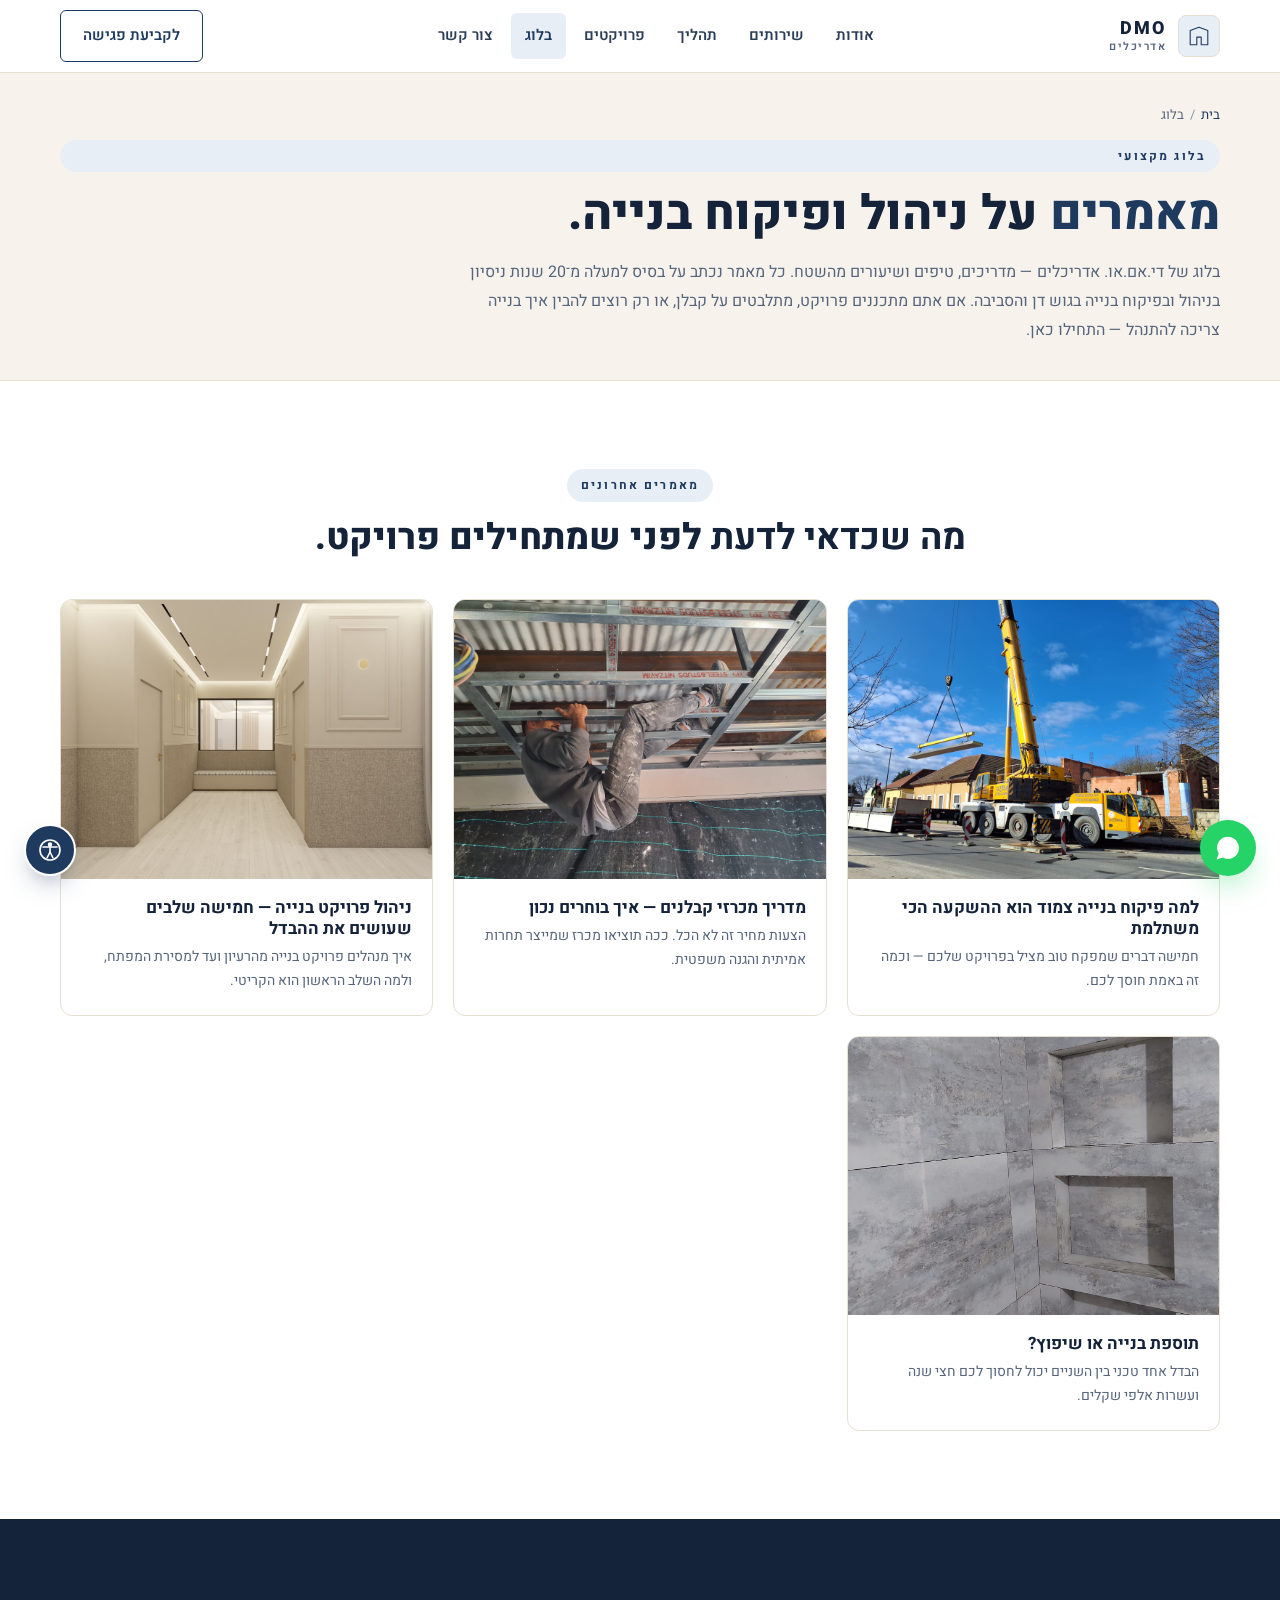
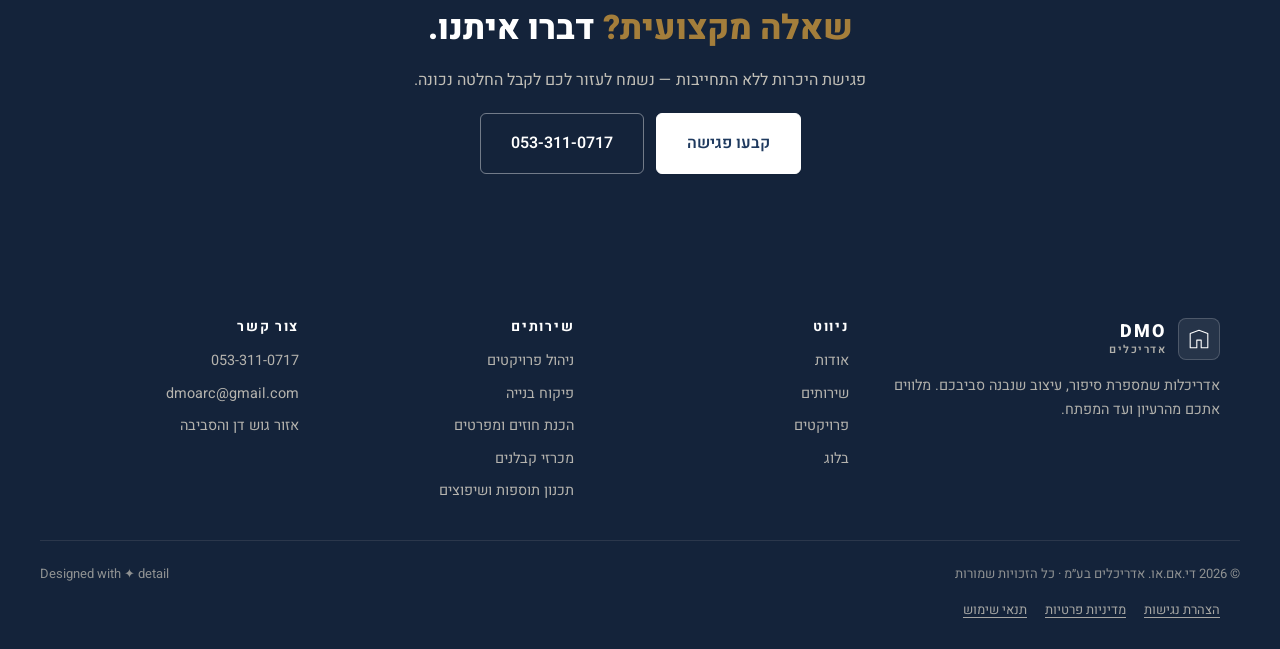
==== commit e95baddb: "Bright/professional redesign: light theme, clean stats, gallery strip - Replace dark/edgy theme with" ====
--- a/blog/index.html
+++ b/blog/index.html
@@ -3,8 +3,8 @@
 <head>
   <meta charset="UTF-8" />
   <meta name="viewport" content="width=device-width, initial-scale=1, viewport-fit=cover" />
-  <meta name="theme-color" content="#0d0e11" />
-  <meta name="color-scheme" content="dark" />
+  <meta name="theme-color" content="#ffffff" />
+  <meta name="color-scheme" content="light" />
 
   <title>בלוג | די.אם.או. אדריכלים — DMO Architects · מאמרים על ניהול ופיקוח בנייה</title>
   <meta name="description" content="הבלוג של די.אם.או. אדריכלים (DMO Architects) — מדריכים, טיפים ומאמרים מקצועיים על ניהול פרויקטי בנייה, פיקוח, מכרזי קבלנים, חוזים ושיפוצים. מהשטח של גוש דן." />
@@ -31,17 +31,19 @@
   <meta name="twitter:description" content="מאמרים מקצועיים על ניהול ופיקוח בנייה." />
   <meta name="twitter:image" content="https://dmo-arc.com/assets/img/staircase.jpg" />
 
-  <link rel="icon" type="image/svg+xml" href="../assets/favicon.svg" />
-  <link rel="icon" type="image/png" sizes="512x512" href="../assets/logo.png" />
-  <link rel="apple-touch-icon" href="../assets/logo.png" />
-  <link rel="manifest" href="../site.webmanifest" />
+  <link rel="icon" href="/favicon.ico" sizes="any" />
+  <link rel="icon" type="image/png" sizes="32x32" href="/favicon.png" />
+  <link rel="icon" type="image/png" sizes="512x512" href="/assets/favicon-512.png" />
+  <link rel="apple-touch-icon" href="/assets/favicon-512.png" />
+  <link rel="shortcut icon" type="image/x-icon" href="/favicon.ico" />
+  <link rel="manifest" href="/site.webmanifest" />
   <meta name="apple-mobile-web-app-title" content="DMO אדריכלים" />
   <meta name="application-name" content="DMO Architects" />
 
   <link rel="preconnect" href="https://fonts.googleapis.com" />
   <link rel="preconnect" href="https://fonts.gstatic.com" crossorigin />
   <link href="https://fonts.googleapis.com/css2?family=Heebo:wght@300;400;500;600;700;800;900&family=Frank+Ruhl+Libre:wght@400;500;700;900&display=swap" rel="stylesheet" />
-  <link rel="stylesheet" href="../assets/css/style.css?v=2" />
+  <link rel="stylesheet" href="../assets/css/style.css?v=8" />
 
   <script type="application/ld+json">
   {
--- a/assets/css/style.css
+++ b/assets/css/style.css
@@ -1,48 +1,67 @@
 /* =======================================================
-   DMO Architects — Mobile-First RTL Hebrew Site
-   Breakpoints:
-     base  : mobile  (0–639px)
-     sm    : ≥ 640px  (tablet portrait)
-     md    : ≥ 900px  (tablet landscape / small laptop)
-     lg    : ≥ 1200px (desktop)
+   DMO Architects — Bright, organized, professional theme
+   RTL Hebrew · Mobile-first
    ======================================================= */
 
 :root {
-  --bg: #0b0c0f;
-  --bg-2: #121318;
-  --bg-3: #1a1c22;
-  --surface: #16181d;
-  --line: rgba(255, 255, 255, 0.08);
-  --line-strong: rgba(255, 255, 255, 0.16);
-  --text: #ece7de;
-  --text-dim: #a9a397;
-  --text-mute: #6f6a60;
-  --accent: #c9a36a;
-  --accent-2: #e6c38b;
-  --accent-deep: #8b6a3e;
-  --cream: #ede7da;
-  --danger: #e06363;
-  --success: #7dbf83;
-
-  --radius: 14px;
-  --radius-lg: 20px;
-  --shadow-lg: 0 24px 60px -24px rgba(0, 0, 0, 0.6);
-  --ease: cubic-bezier(.22,.61,.36,1);
+  /* Surfaces */
+  --bg:        #ffffff;
+  --bg-2:      #f7f3ec;        /* warm cream — alternating sections */
+  --bg-3:      #efe8d8;        /* deeper cream — accent strips */
+  --bg-deep:   #14233a;        /* deep navy — footer / dark CTA */
+  --surface:   #ffffff;
+
+  /* Lines */
+  --line:        #e6dfd1;      /* warm beige hairline */
+  --line-strong: #cfc4ad;
+  --line-cool:   #e2e8f0;
+
+  /* Text */
+  --text:        #14233a;      /* deep navy-charcoal */
+  --text-2:      #2c3e57;
+  --text-dim:    #56657c;
+  --text-mute:   #8a93a3;
+  --text-on-dark:#f4ecdb;
+
+  /* Brand */
+  --accent:        #1f3a5f;    /* navy — primary CTA */
+  --accent-hover:  #2c4f7f;
+  --accent-deep:   #142a47;
+  --accent-soft:   #e8eef6;
+  --gold:          #a47e3b;    /* restrained warm gold — small accents only */
+  --gold-soft:     #f4ead4;
+
+  /* Status */
+  --success: #16a34a;
+  --danger:  #c0392b;
+  --whatsapp:#25d366;
+
+  /* Shape */
+  --radius-sm: 4px;
+  --radius:    8px;
+  --radius-lg: 12px;
+  --shadow-sm: 0 1px 2px rgba(20,35,58,.06);
+  --shadow:    0 6px 18px -8px rgba(20,35,58,.18);
+  --shadow-lg: 0 18px 40px -20px rgba(20,35,58,.22);
+
+  /* Motion */
+  --ease:     cubic-bezier(.2,.6,.2,1);
   --ease-out: cubic-bezier(.16,1,.3,1);
 
-  --container: 1240px;
-  --nav-h: 64px;
-  --pad-x: 18px;
-
-  --font-sans: 'Heebo', 'Segoe UI', 'Noto Sans Hebrew', system-ui, -apple-system, sans-serif;
-  --font-serif: 'Frank Ruhl Libre', 'Times New Roman', serif;
-
-  /* Fluid type — mobile first */
-  --fs-body: 0.969rem;
-  --fs-h1: clamp(2.5rem, 10vw, 7.25rem);
-  --fs-h2: clamp(1.75rem, 7vw, 3.625rem);
-  --fs-h3: 1.25rem;
-  --fs-lead: 1rem;
+  /* Layout */
+  --container: 1200px;
+  --nav-h:     72px;
+  --pad-x:     20px;
+
+  /* Type */
+  --font-sans:  'Heebo', 'Segoe UI', 'Noto Sans Hebrew', system-ui, -apple-system, sans-serif;
+  --font-serif: 'Heebo', 'Segoe UI', system-ui, sans-serif; /* serif retired — keep var for safety */
+
+  --fs-body: 1rem;
+  --fs-h1:   clamp(1.875rem, 4.6vw, 3rem);
+  --fs-h2:   clamp(1.5rem, 3.6vw, 2.25rem);
+  --fs-h3:   1.125rem;
+  --fs-lead: 1.0625rem;
 }
 
 /* ========= Reset ========= */
@@ -50,7 +69,7 @@
 html {
   -webkit-text-size-adjust: 100%;
   scroll-behavior: smooth;
-  scroll-padding-top: 80px;
+  scroll-padding-top: 88px;
   overflow-x: clip;
 }
 @media (prefers-reduced-motion: reduce) {
@@ -62,7 +81,6 @@
     scroll-behavior: auto !important;
   }
 }
-
 body {
   margin: 0;
   font-family: var(--font-sans);
@@ -71,432 +89,494 @@
   line-height: 1.7;
   color: var(--text);
   background: var(--bg);
-  overflow-x: clip;
   text-rendering: optimizeLegibility;
   -webkit-font-smoothing: antialiased;
   -moz-osx-font-smoothing: grayscale;
-  overscroll-behavior-y: none;
-}
-
+  overflow-x: clip;
+}
 img, svg, video { max-width: 100%; display: block; }
 img { height: auto; }
-a { color: inherit; text-decoration: none; }
-button {
-  font: inherit;
-  cursor: pointer;
-  border: 0;
-  background: transparent;
-  color: inherit;
-  -webkit-tap-highlight-color: transparent;
-}
+a { color: var(--accent); text-decoration: none; }
+a:hover { color: var(--accent-hover); }
+button { font: inherit; cursor: pointer; border: 0; background: transparent; color: inherit; -webkit-tap-highlight-color: transparent; }
 input, textarea, select, button { -webkit-tap-highlight-color: transparent; }
-h1, h2, h3, h4 { margin: 0; line-height: 1.15; font-weight: 700; letter-spacing: -0.01em; }
-
-/* ========= Base container ========= */
+h1, h2, h3, h4 { margin: 0; line-height: 1.25; font-weight: 700; color: var(--text); letter-spacing: 0; }
+
+/* ========= Containers / sections ========= */
 .container {
   width: 100%;
   max-width: var(--container);
   padding-inline: var(--pad-x);
   margin-inline: auto;
 }
-
-.section {
-  padding-block: 64px;
-  position: relative;
-}
-
-/* ========= Utility ========= */
-.is-serif { font-family: var(--font-serif); font-weight: 500; font-style: italic; letter-spacing: 0; }
+.section { padding-block: 64px; position: relative; }
+@media (min-width: 900px) { .section { padding-block: 88px; } }
+
+/* ========= Utilities ========= */
+.is-serif { font-family: var(--font-sans); font-weight: 700; font-style: normal; letter-spacing: 0; }
 .is-accent { color: var(--accent); }
+.accent { color: var(--accent); }
 
 .eyebrow {
-  display: inline-flex; align-items: center; gap: 10px;
-  font-size: 0.6875rem; letter-spacing: .22em; text-transform: uppercase;
-  color: var(--accent);
-  padding: 6px 12px;
-  border: 1px solid rgba(201,163,106,.35);
+  display: inline-flex; align-items: center; gap: 8px;
+  font-size: 0.75rem; letter-spacing: .18em; text-transform: uppercase;
+  color: var(--accent);
+  font-weight: 700;
+  background: var(--accent-soft);
+  padding: 6px 14px;
   border-radius: 100px;
-  background: rgba(201,163,106,.06);
+}
+
+.section-head { text-align: center; max-width: 760px; margin: 0 auto 40px; }
+.section-head--split {
+  display: flex; flex-direction: column; gap: 14px;
+  text-align: start; max-width: none; margin-bottom: 32px;
 }
 .section-title {
   font-size: var(--fs-h2);
-  line-height: 1.12;
   margin-top: 14px;
   color: var(--text);
-}
-.section-sub { color: var(--text-dim); max-width: 640px; margin-top: 14px; }
-.section-head { text-align: center; max-width: 820px; margin: 0 auto 40px; }
-.section-head--split {
-  display: flex; flex-direction: column; gap: 18px;
-  text-align: start;
-}
-
-.lead { color: var(--text-dim); font-size: var(--fs-lead); line-height: 1.75; }
-
-/* ========= Visually hidden (SR only) ========= */
+  font-weight: 800;
+  line-height: 1.2;
+}
+.section-sub { color: var(--text-dim); margin-top: 12px; }
+.lead { color: var(--text-2); font-size: var(--fs-lead); line-height: 1.8; }
+
 .sr-only {
   position: absolute !important;
-  width: 1px; height: 1px;
-  padding: 0; margin: -1px;
-  overflow: hidden;
-  clip: rect(0,0,0,0);
-  clip-path: inset(50%);
-  white-space: nowrap;
-  border: 0;
-}
-
-/* ========= Skip link ========= */
+  width: 1px; height: 1px; padding: 0; margin: -1px;
+  overflow: hidden; clip: rect(0,0,0,0); clip-path: inset(50%);
+  white-space: nowrap; border: 0;
+}
 .skip-link {
   position: absolute;
-  width: 1px; height: 1px;
-  padding: 0; margin: -1px;
-  overflow: hidden;
-  clip: rect(0,0,0,0);
-  clip-path: inset(50%);
-  white-space: nowrap;
-  border: 0;
+  width: 1px; height: 1px; padding: 0; margin: -1px;
+  overflow: hidden; clip: rect(0,0,0,0); clip-path: inset(50%);
+  white-space: nowrap; border: 0;
 }
 .skip-link:focus {
   position: fixed;
   top: 12px; inset-inline-start: 12px;
   width: auto; height: auto;
   padding: 10px 16px; margin: 0;
-  overflow: visible;
-  clip: auto;
-  clip-path: none;
+  overflow: visible; clip: auto; clip-path: none;
   white-space: normal;
-  background: var(--accent); color: #000;
-  border-radius: 8px;
-  outline: 2px solid var(--text);
+  background: var(--accent); color: #fff;
+  border-radius: 6px;
+  outline: 2px solid #fff;
   z-index: 10000;
 }
 
-/* ========= Buttons — large touch targets ========= */
+/* ========= Buttons ========= */
 .btn {
-  display: inline-flex; align-items: center; justify-content: center; gap: 10px;
-  min-height: 48px;
-  padding: 14px 22px;
-  border-radius: 100px;
-  font-weight: 600; font-size: 0.9375rem; letter-spacing: .01em;
-  transition: transform .35s var(--ease), background .25s ease, color .25s ease, border-color .25s ease, box-shadow .35s var(--ease);
-  position: relative; overflow: hidden; user-select: none;
-  will-change: transform;
+  display: inline-flex; align-items: center; justify-content: center; gap: 8px;
+  min-height: 46px;
+  padding: 12px 22px;
+  border-radius: 6px;
+  font-weight: 600; font-size: 0.9375rem; letter-spacing: 0;
+  border: 1.5px solid transparent;
+  transition: background .2s ease, color .2s ease, border-color .2s ease, box-shadow .2s ease, transform .15s ease;
   white-space: nowrap;
 }
 .btn:focus-visible { outline: 2px solid var(--accent); outline-offset: 3px; }
-.btn svg { width: 18px; height: 18px; transition: transform .35s var(--ease); flex-shrink: 0; }
-.btn:active { transform: scale(.97); }
-@media (hover: hover) {
-  .btn:hover { transform: translateY(-2px); }
-}
+.btn svg { width: 16px; height: 16px; flex-shrink: 0; }
+.btn:active { transform: translateY(1px); }
 .btn--primary {
-  background: linear-gradient(135deg, var(--accent) 0%, var(--accent-2) 100%);
-  color: #1a1208;
-  box-shadow: 0 14px 30px -12px rgba(201,163,106,.6);
-}
-.btn--primary:hover svg { transform: translateX(-4px); }
+  background: var(--accent);
+  color: #fff;
+  border-color: var(--accent);
+  box-shadow: var(--shadow-sm);
+}
+.btn--primary:hover { background: var(--accent-hover); border-color: var(--accent-hover); color: #fff; }
 .btn--ghost {
-  background: rgba(255,255,255,.04);
-  color: var(--text);
-  border: 1px solid var(--line-strong);
-  backdrop-filter: blur(6px);
-}
-@media (hover: hover) {
-  .btn--ghost:hover { background: rgba(255,255,255,.08); border-color: var(--accent); color: var(--accent-2); }
-  .btn--primary:hover { box-shadow: 0 22px 38px -14px rgba(201,163,106,.85); }
-}
+  background: #fff;
+  color: var(--accent);
+  border-color: var(--accent);
+}
+.btn--ghost:hover { background: var(--accent-soft); color: var(--accent-deep); }
 .btn--link {
   min-height: auto;
-  padding: 10px 0; color: var(--accent); background: transparent;
-}
-.btn--link:hover { color: var(--accent-2); }
+  padding: 8px 0;
+  color: var(--accent);
+  background: transparent;
+  border: 0;
+  border-radius: 0;
+  font-weight: 700;
+  position: relative;
+}
+.btn--link:hover { color: var(--accent-hover); }
 .btn--block { display: flex; width: 100%; }
-.btn--lg { padding: 16px 28px; font-size: 1rem; min-height: 54px; }
-
-/* ========= Preloader ========= */
+.btn--lg { padding: 16px 30px; min-height: 54px; font-size: 1rem; }
+
+/* ========= Preloader (kept minimal) ========= */
 .preloader {
   position: fixed; inset: 0; z-index: 9999;
-  background: var(--bg);
+  background: #fff;
   display: grid; place-items: center;
-  transition: opacity .6s ease, visibility .6s ease;
+  transition: opacity .35s ease, visibility .35s ease;
 }
 .preloader.is-hidden { opacity: 0; visibility: hidden; }
-.preloader__inner { text-align: center; display: grid; gap: 20px; }
-.preloader__logo { width: 140px; height: 46px; }
+.preloader__inner { display: grid; gap: 14px; place-items: center; }
+.preloader__logo { width: 110px; height: 36px; }
 .preloader__text {
   fill: var(--accent);
-  font-family: var(--font-serif);
-  font-size: 2.125rem;
-  font-weight: 700;
-  letter-spacing: 6px;
+  font-family: var(--font-sans);
+  font-size: 1.5rem;
+  font-weight: 800;
+  letter-spacing: 4px;
 }
 .preloader__bar {
-  width: 180px; height: 2px;
-  background: rgba(255,255,255,.08); border-radius: 10px; overflow: hidden;
-  margin: 0 auto;
+  width: 140px; height: 2px;
+  background: var(--line);
+  border-radius: 4px; overflow: hidden;
 }
 .preloader__bar span {
   display: block; height: 100%; width: 30%;
-  background: linear-gradient(90deg, var(--accent) 0%, var(--accent-2) 100%);
-  animation: loading 1.2s var(--ease) infinite;
+  background: var(--accent);
+  animation: loading 1.1s linear infinite;
 }
 @keyframes loading {
-  0% { margin-inline-start: -40%; width: 40%; }
-  50% { width: 60%; }
+  0%   { margin-inline-start: -40%; width: 40%; }
+  50%  { width: 60%; }
   100% { margin-inline-start: 100%; width: 40%; }
 }
 
-/* ========= Scroll progress ========= */
+/* ========= Scroll progress (subtle) ========= */
 .scroll-progress {
   position: fixed; top: 0; inset-inline: 0;
   height: 2px; z-index: 200;
-  background: rgba(255,255,255,.05);
+  background: transparent;
 }
 .scroll-progress span {
   display: block; height: 100%; width: 0%;
-  background: linear-gradient(90deg, var(--accent) 0%, var(--accent-2) 100%);
+  background: var(--accent);
   transition: width .12s linear;
 }
 
 /* ========= Header / Navigation ========= */
 .header {
   position: fixed; top: 0; inset-inline: 0; z-index: 100;
-  padding: 10px 0;
-  transition: background .4s ease, padding .3s ease, backdrop-filter .4s ease, border-color .3s ease;
-  border-bottom: 1px solid transparent;
-}
-.header.is-scrolled {
-  background: rgba(11,12,15,.82);
-  backdrop-filter: saturate(140%) blur(14px);
-  -webkit-backdrop-filter: saturate(140%) blur(14px);
-  border-bottom-color: var(--line);
-  padding: 8px 0;
-}
+  padding: 0;
+  background: #fff;
+  border-bottom: 1px solid var(--line);
+  transition: box-shadow .25s ease;
+}
+.header.is-scrolled { box-shadow: var(--shadow-sm); }
 .header__row {
   display: flex; align-items: center; gap: 16px;
   justify-content: space-between;
   min-height: var(--nav-h);
 }
-.logo { display: inline-flex; align-items: center; gap: 10px; color: var(--text); }
+.logo { display: inline-flex; align-items: center; gap: 12px; color: var(--text); }
 .logo__mark {
-  width: 38px; height: 38px;
+  width: 42px; height: 42px;
   display: grid; place-items: center;
   color: var(--accent);
-  border: 1px solid rgba(201,163,106,.5);
-  border-radius: 10px;
-  background: rgba(201,163,106,.08);
-  transition: transform .5s var(--ease);
-}
-.logo:hover .logo__mark { transform: rotate(-12deg) scale(1.05); }
-.logo__mark svg { width: 20px; height: 20px; }
-.logo__text { display: grid; line-height: 1; gap: 2px; }
+  background: var(--accent-soft);
+  border-radius: 8px;
+  border: 1px solid var(--line);
+}
+.logo__mark svg { width: 22px; height: 22px; }
+.logo__text { display: grid; line-height: 1; gap: 3px; }
 .logo__text strong {
-  font-family: var(--font-serif);
-  font-size: 1.1875rem; font-weight: 700; letter-spacing: 3px;
+  font-family: var(--font-sans);
+  font-size: 1.125rem; font-weight: 800; letter-spacing: 2px;
   color: var(--text);
 }
 .logo__text em {
-  font-style: normal; font-size: 0.625rem; font-weight: 500;
-  letter-spacing: 2px; color: var(--text-dim); text-transform: uppercase;
-}
+  font-style: normal; font-size: 0.6875rem; font-weight: 600;
+  letter-spacing: 1.5px; color: var(--text-dim); text-transform: uppercase;
+}
+.logo--light { color: var(--text-on-dark); }
+.logo--light .logo__mark { background: rgba(255,255,255,.08); border-color: rgba(255,255,255,.18); color: #fff; }
+.logo--light .logo__text strong { color: #fff; }
+.logo--light .logo__text em { color: rgba(244,236,219,.7); }
 
 .nav { display: none; }
+.nav__list { display: flex; gap: 4px; list-style: none; padding: 0; margin: 0; }
+.nav__list a {
+  display: inline-block;
+  padding: 10px 14px;
+  color: var(--text-2);
+  font-weight: 600;
+  font-size: 0.9375rem;
+  border-radius: 6px;
+  transition: color .15s ease, background .15s ease;
+}
+.nav__list a:hover { color: var(--accent); background: var(--accent-soft); }
+.nav__list a.is-active,
+.nav__list a[aria-current="page"] {
+  color: var(--accent);
+  background: var(--accent-soft);
+}
+
 .header__cta { display: none; }
 
+@media (min-width: 900px) {
+  .nav { display: block; }
+  .header__cta { display: inline-flex; }
+}
+
 .menu-toggle {
-  width: 46px; height: 46px;
-  border-radius: 12px;
-  border: 1px solid rgba(201,163,106,.5);
-  background: rgba(11,12,15,.7);
-  -webkit-backdrop-filter: blur(8px);
-  backdrop-filter: blur(8px);
-  display: flex; flex-direction: column; gap: 5px;
+  width: 44px; height: 44px;
+  border-radius: 6px;
+  border: 1px solid var(--line);
+  background: #fff;
+  color: var(--accent);
+  display: flex; flex-direction: column; gap: 4px;
   align-items: center; justify-content: center;
   flex-shrink: 0;
-  color: var(--accent);
-  position: relative;
-  z-index: 101;
-  box-shadow: 0 4px 14px rgba(0,0,0,.4);
 }
 .menu-toggle span {
   width: 22px; height: 2px; background: currentColor;
   border-radius: 2px;
-  transition: transform .35s var(--ease), opacity .25s ease;
-  display: block;
-}
-.menu-toggle.is-open span:nth-child(1) { transform: translateY(7px) rotate(45deg); }
+  transition: transform .25s ease, opacity .2s ease;
+}
+.menu-toggle.is-open span:nth-child(1) { transform: translateY(6px) rotate(45deg); }
 .menu-toggle.is-open span:nth-child(2) { opacity: 0; }
-.menu-toggle.is-open span:nth-child(3) { transform: translateY(-7px) rotate(-45deg); }
+.menu-toggle.is-open span:nth-child(3) { transform: translateY(-6px) rotate(-45deg); }
+
+@media (min-width: 900px) {
+  .menu-toggle { display: none; }
+}
 
 .mobile-nav {
   position: fixed; top: var(--nav-h); inset-inline: 0; bottom: 0;
-  background: var(--bg-2);
-  padding: 24px var(--pad-x) 40px;
-  transform: translateY(-10px);
+  background: #fff;
+  padding: 22px var(--pad-x) 30px;
+  transform: translateY(-6px);
   opacity: 0; visibility: hidden;
-  transition: opacity .35s var(--ease), transform .4s var(--ease), visibility .35s;
+  transition: opacity .25s ease, transform .25s ease, visibility .25s;
   z-index: 90;
   overflow-y: auto;
   overscroll-behavior: contain;
+  border-top: 1px solid var(--line);
 }
 .mobile-nav[data-open="true"] { opacity: 1; transform: none; visibility: visible; }
 .mobile-nav ul {
-  list-style: none; padding: 0; margin: 0 0 24px;
+  list-style: none; padding: 0; margin: 0 0 22px;
   display: grid; gap: 6px;
 }
 .mobile-nav a {
   display: flex; align-items: center;
-  min-height: 56px;
-  padding: 14px 20px;
-  border-radius: 14px; font-size: 1.25rem; font-weight: 600;
-  border: 1px solid var(--line);
-  background: rgba(255,255,255,.02);
-  transition: border-color .25s ease, color .25s ease, background .25s ease, transform .3s ease;
-}
-.mobile-nav a:active { transform: scale(.98); }
-@media (hover: hover) {
-  .mobile-nav a:hover { border-color: var(--accent); color: var(--accent); background: rgba(201,163,106,.04); }
-}
-
-/* ========= HERO (mobile first) ========= */
+  min-height: 52px;
+  padding: 12px 18px;
+  border-radius: 6px; font-size: 1.0625rem; font-weight: 600;
+  color: var(--text);
+  border: 1px solid var(--line);
+  background: #fff;
+}
+.mobile-nav a:hover,
+.mobile-nav a[aria-current="page"] {
+  border-color: var(--accent);
+  color: var(--accent);
+  background: var(--accent-soft);
+}
+
+/* ========= HERO ========= */
 .hero {
   position: relative;
-  min-height: 100svh;
-  padding: calc(var(--nav-h) + 30px) 0 90px;
+  padding: calc(var(--nav-h) + 28px) 0 60px;
+  background: var(--bg-2);
+  border-bottom: 1px solid var(--line);
   overflow: hidden;
-  isolation: isolate;
-  background:
-    radial-gradient(ellipse at 100% 0%, rgba(201,163,106,.16), transparent 55%),
-    radial-gradient(ellipse at 0% 100%, rgba(201,163,106,.06), transparent 60%),
-    linear-gradient(180deg, #0a0b0e 0%, #111218 100%);
-}
-.hero__canvas {
-  position: absolute; inset: 0; z-index: 0;
-  width: 100%; height: 100%;
-  pointer-events: none;
-  opacity: .42;
-}
-.hero__grid {
-  position: absolute; inset: 0; z-index: 0;
-  background-image:
-    linear-gradient(to right, rgba(255,255,255,.04) 1px, transparent 1px),
-    linear-gradient(to bottom, rgba(255,255,255,.04) 1px, transparent 1px);
-  background-size: 42px 42px;
-  mask-image: radial-gradient(ellipse at center, #000 20%, transparent 75%);
-  -webkit-mask-image: radial-gradient(ellipse at center, #000 20%, transparent 75%);
-}
-.hero__noise {
-  position: absolute; inset: 0; z-index: 0;
-  background-image: url("data:image/svg+xml;utf8,<svg xmlns='http://www.w3.org/2000/svg' width='240' height='240'><filter id='n'><feTurbulence type='fractalNoise' baseFrequency='.9' numOctaves='2' stitchTiles='stitch'/><feColorMatrix values='0 0 0 0 0  0 0 0 0 0  0 0 0 0 0  0 0 0 .08 0'/></filter><rect width='240' height='240' filter='url(%23n)'/></svg>");
-  opacity: .45; mix-blend-mode: overlay;
-}
+}
+.hero__canvas,
+.hero__grid,
+.hero__noise,
+.hero__scroll { display: none !important; }
+
 .hero__inner {
   position: relative; z-index: 2;
   display: grid; gap: 22px;
-  align-content: center;
-  min-height: calc(100svh - var(--nav-h) - 120px);
 }
 .hero__eyebrow {
   display: inline-flex; align-items: center; gap: 10px;
-  color: var(--accent); font-size: 0.6875rem; letter-spacing: .22em;
-  text-transform: uppercase; font-weight: 600;
+  color: var(--accent); font-size: 0.75rem; letter-spacing: .18em;
+  text-transform: uppercase; font-weight: 700;
   flex-wrap: wrap;
 }
 .hero__dot {
   width: 8px; height: 8px; border-radius: 50%;
-  background: var(--accent);
-  box-shadow: 0 0 0 4px rgba(201,163,106,.15);
-  animation: pulse 2.2s ease-in-out infinite;
+  background: var(--gold);
   flex-shrink: 0;
-}
-@keyframes pulse {
-  0%, 100% { box-shadow: 0 0 0 4px rgba(201,163,106,.15); }
-  50% { box-shadow: 0 0 0 10px rgba(201,163,106,0); }
 }
 .hero__title {
   font-size: var(--fs-h1);
-  line-height: .96;
-  letter-spacing: -0.02em;
+  line-height: 1.2;
+  letter-spacing: 0;
   font-weight: 800;
   color: var(--text);
   margin: 0;
 }
-.hero__title .line {
-  display: block; overflow: hidden; padding-block: 2px;
-}
-.hero__title .line > span {
-  display: inline-block;
-  transform: translateY(110%);
-  animation: slideUp 1s var(--ease-out) forwards;
-}
-.hero__title .line:nth-child(1) > span { animation-delay: .25s; }
-.hero__title .line:nth-child(2) > span { animation-delay: .42s; }
-.hero__title .line:nth-child(3) > span { animation-delay: .58s; }
-@keyframes slideUp { to { transform: translateY(0); } }
-
+.hero__title .line { display: block; }
+.hero__title .line > span { display: inline; }
+.hero__title .is-serif.is-accent {
+  color: var(--accent);
+  font-style: normal;
+  font-family: var(--font-sans);
+  font-weight: 800;
+}
 .hero__lede {
-  max-width: 620px;
-  color: var(--text-dim);
-  font-size: 0.9375rem;
-  line-height: 1.75;
-  margin: 4px 0;
-  opacity: 0; animation: fadeIn .9s var(--ease-out) .9s forwards;
-}
-@keyframes fadeIn { to { opacity: 1; } }
-
+  max-width: 640px;
+  color: var(--text-2);
+  font-size: 1rem;
+  line-height: 1.85;
+  margin: 4px 0 0;
+}
 .hero__cta {
   display: flex; gap: 10px; flex-wrap: wrap;
-  opacity: 0; animation: fadeIn .9s var(--ease-out) 1.05s forwards;
-}
-.hero__cta .btn { flex: 1 1 auto; }
-.hero__meta {
+  margin-top: 4px;
+}
+.hero__cta .btn { flex: 0 0 auto; }
+@media (max-width: 480px) {
+  .hero__cta .btn { flex: 1 1 100%; }
+}
+
+@media (min-width: 900px) {
+  .hero { padding: calc(var(--nav-h) + 40px) 0 80px; }
+}
+
+/* ========= STATS BAR (under hero) ========= */
+.stats {
+  background: #fff;
+  border-bottom: 1px solid var(--line);
+  padding-block: 72px;
+}
+.stats__grid {
   display: grid;
-  grid-template-columns: repeat(3, 1fr);
-  gap: 0;
-  margin: 26px 0 0; padding-top: 22px;
+  grid-template-columns: repeat(2, 1fr);
+  gap: 48px 16px;
+  max-width: 1100px;
+  margin-inline: auto;
+  align-items: start;
+}
+@media (min-width: 800px) {
+  .stats__grid {
+    grid-template-columns: repeat(4, 1fr);
+    gap: 0;
+  }
+}
+.stat {
+  display: flex;
+  flex-direction: column;
+  align-items: center;
+  justify-content: center;
+  text-align: center;
+  padding: 0 12px;
+}
+.stat strong {
+  display: block;
+  font-size: 3.25rem;
+  font-weight: 800;
+  color: var(--text);
+  line-height: 1;
+  letter-spacing: -0.03em;
+  font-variant-numeric: tabular-nums;
+  margin: 0 0 14px;
+  white-space: nowrap;
+}
+@media (min-width: 800px) {
+  .stat strong { font-size: 3.75rem; }
+}
+@media (min-width: 1100px) {
+  .stat strong { font-size: 4.25rem; }
+}
+.stat span {
+  display: block;
+  font-size: 1rem;
+  color: var(--text-dim);
+  font-weight: 500;
+  line-height: 1.4;
+}
+
+/* ========= SERVICES ========= */
+.services {
+  background: var(--bg-2);
+}
+.services__grid {
+  display: grid;
+  grid-template-columns: 1fr;
+  gap: 18px;
+}
+@media (min-width: 700px) {
+  .services__grid { grid-template-columns: repeat(2, 1fr); }
+}
+@media (min-width: 1000px) {
+  .services__grid { grid-template-columns: repeat(3, 1fr); }
+}
+.service {
+  background: #fff;
+  border: 1px solid var(--line);
+  border-radius: var(--radius-lg);
+  padding: 28px 24px;
+  transition: border-color .2s ease, box-shadow .2s ease, transform .2s ease;
+  position: relative;
+}
+.service:hover {
+  border-color: var(--accent);
+  box-shadow: var(--shadow);
+}
+.service__num {
+  display: inline-block;
+  font-size: 0.75rem;
+  font-weight: 800;
+  color: var(--gold);
+  letter-spacing: .14em;
+  margin-bottom: 12px;
+}
+.service__icon {
+  width: 56px; height: 56px;
+  display: grid; place-items: center;
+  color: var(--accent);
+  background: var(--accent-soft);
+  border-radius: 10px;
+  margin-bottom: 18px;
+}
+.service__icon svg { width: 28px; height: 28px; }
+.service h3 {
+  font-size: 1.25rem;
+  margin-bottom: 10px;
+  color: var(--text);
+}
+.service p {
+  color: var(--text-dim);
+  margin: 0 0 16px;
+  font-size: 0.9375rem;
+  line-height: 1.7;
+}
+.service ul {
+  list-style: none; padding: 0; margin: 0;
+  display: grid; gap: 6px;
   border-top: 1px solid var(--line);
-  opacity: 0; animation: fadeIn .9s var(--ease-out) 1.2s forwards;
-}
-.hero__meta div {
-  display: grid;
-  gap: 6px;
-  padding: 0 10px;
-  border-inline-start: 1px solid var(--line);
-  min-width: 0;
-}
-.hero__meta div:first-child { padding-inline-start: 0; border-inline-start: 0; }
-.hero__meta div:last-child { padding-inline-end: 0; }
-.hero__meta dt {
-  font-size: 0.625rem; letter-spacing: .14em; text-transform: uppercase;
-  color: var(--text-mute); font-weight: 500;
-  white-space: nowrap;
-  overflow: hidden; text-overflow: ellipsis;
-}
-.hero__meta dd {
-  margin: 0;
-  font-family: var(--font-serif);
-  font-size: clamp(1.625rem, 8vw, 2.125rem);
-  font-weight: 700;
-  line-height: 1;
-  color: var(--text);
-  white-space: nowrap;
-  letter-spacing: -0.01em;
-}
-.hero__meta dd span { color: var(--accent); }
-
-.hero__scroll { display: none; }
-
-/* ========= About ========= */
-.about { background: var(--bg); }
+  padding-top: 16px;
+}
+.service ul li {
+  display: flex; align-items: center; gap: 8px;
+  font-size: 0.875rem;
+  color: var(--text-2);
+}
+.service ul li::before {
+  content: "";
+  width: 5px; height: 5px;
+  border-radius: 50%;
+  background: var(--gold);
+  flex-shrink: 0;
+}
+
+/* ========= ABOUT ========= */
+.about { background: #fff; }
 .about__grid {
   display: grid;
   grid-template-columns: 1fr;
   gap: 32px;
   align-items: center;
 }
+@media (min-width: 900px) {
+  .about__grid { grid-template-columns: 1fr 1.1fr; gap: 56px; }
+}
 .about__media {
   position: relative;
-  perspective: 1000px;
   max-width: 460px;
   margin: 0 auto;
   width: 100%;
@@ -505,981 +585,1234 @@
   overflow: hidden;
   border-radius: var(--radius-lg);
   border: 1px solid var(--line);
-  transform-style: preserve-3d;
-  box-shadow: var(--shadow-lg);
+  box-shadow: var(--shadow);
 }
 .about__image img {
   width: 100%; height: 100%; object-fit: cover;
-  transition: transform 1.4s var(--ease);
-}
-.about__image:hover img { transform: scale(1.05); }
+  transition: transform .8s var(--ease);
+}
+.about__image:hover img { transform: scale(1.03); }
 .about__image--main { aspect-ratio: 4/5; }
 .about__image--sub {
-  position: relative;
-  width: 65%;
+  position: absolute;
+  width: 55%;
+  bottom: -24px;
+  inset-inline-start: -16px;
   aspect-ratio: 4/3;
-  margin: -40px 0 0 auto;
-  inset-inline-start: auto;
-  z-index: 2;
+  border: 4px solid #fff;
+}
+@media (max-width: 600px) {
+  .about__image--sub { display: none; }
 }
 .about__badge {
   position: absolute;
-  top: -14px; inset-inline-end: -14px;
-  width: 88px; height: 88px;
+  top: 16px;
+  inset-inline-end: 16px;
+  background: var(--accent);
+  color: #fff;
   border-radius: 50%;
-  background: var(--accent);
-  color: #1a1208;
-  display: grid; place-items: center; text-align: center; gap: 2px;
-  font-family: var(--font-serif);
-  box-shadow: var(--shadow-lg);
-  animation: spin 22s linear infinite;
-  z-index: 3;
-}
-.about__badge span { font-size: 0.625rem; letter-spacing: .18em; }
-.about__badge strong { font-size: 1.25rem; line-height: 1; display: block; }
-@keyframes spin { to { transform: rotate(360deg); } }
-
+  width: 84px; height: 84px;
+  display: grid; place-items: center;
+  text-align: center;
+  font-weight: 700;
+  box-shadow: var(--shadow);
+}
+.about__badge span {
+  display: block; font-size: 0.625rem; letter-spacing: .14em; text-transform: uppercase; opacity: .85;
+}
+.about__badge strong {
+  display: block; font-size: 1.375rem; font-weight: 800; line-height: 1;
+}
 .about__content { display: grid; gap: 18px; }
 .about__list {
-  list-style: none; padding: 0; margin: 6px 0 0;
-  display: grid; gap: 4px;
+  list-style: none; padding: 0; margin: 8px 0 0;
+  display: grid; gap: 10px;
 }
 .about__list li {
-  display: flex; gap: 14px; align-items: baseline;
-  padding: 14px 0;
-  border-bottom: 1px solid var(--line);
-  color: var(--text);
-  font-size: 0.9375rem; font-weight: 500;
-  transition: color .25s ease, padding-inline-start .4s var(--ease);
-}
-@media (hover: hover) {
-  .about__list li:hover { color: var(--accent); padding-inline-start: 6px; }
+  display: flex; align-items: flex-start; gap: 12px;
+  padding: 12px 16px;
+  background: var(--bg-2);
+  border: 1px solid var(--line);
+  border-radius: 8px;
+  font-size: 0.9375rem;
+  color: var(--text-2);
+  font-weight: 500;
 }
 .about__list li span {
-  font-family: var(--font-serif);
-  font-size: 0.8125rem; color: var(--accent); font-weight: 600;
-}
-.about__actions { display: flex; gap: 12px; align-items: center; flex-wrap: wrap; margin-top: 8px; }
-.about__actions .btn { flex: 1 1 auto; }
-
-/* ========= Services ========= */
-.services { background: var(--bg-2); position: relative; }
-.services::before {
-  content: ''; position: absolute; inset: 0;
-  background: radial-gradient(ellipse at 50% 0%, rgba(201,163,106,.07), transparent 60%);
-  pointer-events: none;
-}
-.services__grid {
-  display: grid; grid-template-columns: 1fr; gap: 14px;
-}
-.service {
-  position: relative; padding: 28px 22px;
-  border-radius: var(--radius-lg);
-  background: linear-gradient(180deg, rgba(255,255,255,.03), rgba(255,255,255,.01));
-  border: 1px solid var(--line);
-  transition: transform .6s var(--ease), border-color .35s ease, background .35s ease;
-  overflow: hidden;
-}
-.service::after {
-  content: ''; position: absolute;
-  inset-inline-end: -60px; top: -60px;
-  width: 200px; height: 200px;
-  background: radial-gradient(circle, rgba(201,163,106,.15), transparent 70%);
-  transition: transform .8s var(--ease);
-  pointer-events: none;
-}
-@media (hover: hover) {
-  .service:hover { transform: translateY(-6px); border-color: rgba(201,163,106,.4); background: linear-gradient(180deg, rgba(201,163,106,.05), rgba(255,255,255,.01)); }
-  .service:hover::after { transform: scale(1.4); }
-  .service:hover .service__icon { transform: rotate(-8deg) scale(1.05); background: rgba(201,163,106,.12); }
-}
-.service__num {
-  font-family: var(--font-serif); color: var(--accent); font-size: 0.8125rem;
-  letter-spacing: .2em;
-}
-.service__icon {
-  width: 52px; height: 52px; margin: 12px 0 14px;
-  color: var(--accent);
-  border: 1px solid rgba(201,163,106,.35);
-  border-radius: 14px;
+  font-family: var(--font-sans);
+  font-weight: 800;
+  font-size: 0.875rem;
+  color: var(--accent);
+  background: #fff;
+  border: 1px solid var(--line);
+  width: 32px; height: 32px;
   display: grid; place-items: center;
-  background: rgba(201,163,106,.05);
-  transition: transform .5s var(--ease), background .35s ease;
-}
-.service__icon svg { width: 28px; height: 28px; }
-.service h3 {
-  font-size: 1.3125rem; margin-bottom: 8px; color: var(--text);
-}
-.service p { color: var(--text-dim); margin: 0 0 16px; font-size: 0.9063rem; }
-.service ul {
-  list-style: none; padding: 0; margin: 0;
-  border-top: 1px solid var(--line);
-  padding-top: 12px;
-  display: grid; gap: 2px;
-  color: var(--text-dim);
-}
-.service ul li {
-  font-size: 0.8438rem;
-  padding: 5px 0;
-  position: relative; padding-inline-start: 14px;
-}
-.service ul li::before {
-  content: ''; position: absolute;
-  inset-inline-start: 0; top: 12px;
-  width: 5px; height: 5px; border-radius: 50%;
-  background: var(--accent);
-}
-
-/* ========= Process ========= */
-.process { background: var(--bg); position: relative; }
+  border-radius: 6px;
+  flex-shrink: 0;
+}
+.about__actions {
+  display: flex; gap: 14px; flex-wrap: wrap;
+  align-items: center;
+  margin-top: 8px;
+}
+
+/* ========= PROCESS ========= */
+.process { background: var(--bg-2); }
 .process__list {
   list-style: none; padding: 0; margin: 0;
-  display: grid; grid-template-columns: 1fr;
+  display: grid;
+  grid-template-columns: 1fr;
+  gap: 16px;
+  counter-reset: step;
+}
+@media (min-width: 700px) { .process__list { grid-template-columns: repeat(2, 1fr); } }
+@media (min-width: 1000px) { .process__list { grid-template-columns: repeat(5, 1fr); gap: 12px; } }
+.process__step {
+  background: #fff;
+  border: 1px solid var(--line);
+  border-radius: var(--radius-lg);
+  padding: 24px 20px;
+  position: relative;
+}
+.process__num {
+  font-size: 0.75rem;
+  font-weight: 800;
+  color: var(--gold);
+  letter-spacing: .14em;
+  margin-bottom: 10px;
+}
+.process__step h3 {
+  font-size: 1.0625rem;
+  margin-bottom: 8px;
+  color: var(--text);
+}
+.process__step p {
+  color: var(--text-dim);
+  font-size: 0.9rem;
+  margin: 0;
+  line-height: 1.65;
+}
+
+/* ========= PROJECTS (homepage grid) ========= */
+.projects { background: #fff; }
+.projects__filters,
+.projects-list__filters {
+  display: flex; flex-wrap: wrap; gap: 8px;
+  margin: 0 0 28px;
+  padding-bottom: 18px;
+  border-bottom: 1px solid var(--line);
+}
+.chip {
+  display: inline-flex; align-items: center;
+  padding: 8px 16px;
+  border-radius: 100px;
+  background: #fff;
+  color: var(--text-2);
+  border: 1px solid var(--line-strong);
+  font-size: 0.875rem; font-weight: 600;
+  transition: background .15s ease, color .15s ease, border-color .15s ease;
+}
+.chip:hover { border-color: var(--accent); color: var(--accent); }
+.chip.is-active {
+  background: var(--accent);
+  color: #fff;
+  border-color: var(--accent);
+}
+
+.projects__grid,
+.projects-list__grid {
+  display: grid;
+  grid-template-columns: 1fr;
+  gap: 20px;
+}
+@media (min-width: 700px) { .projects__grid, .projects-list__grid { grid-template-columns: repeat(2, 1fr); } }
+@media (min-width: 1000px) { .projects__grid, .projects-list__grid { grid-template-columns: repeat(3, 1fr); } }
+
+.card {
+  display: block;
+  background: #fff;
+  border: 1px solid var(--line);
+  border-radius: var(--radius-lg);
+  overflow: hidden;
+  color: var(--text);
+  transition: border-color .2s ease, box-shadow .2s ease, transform .2s ease;
+}
+.card:hover {
+  border-color: var(--accent);
+  box-shadow: var(--shadow);
+  color: var(--text);
+}
+.card__media {
+  aspect-ratio: 4/3;
+  overflow: hidden;
+  background: var(--bg-3);
+}
+.card__media img {
+  width: 100%; height: 100%; object-fit: cover;
+  transition: transform .6s var(--ease);
+}
+.card:hover .card__media img { transform: scale(1.04); }
+.card__caption { padding: 18px 20px 22px; }
+.card__caption h3 {
+  font-size: 1.0625rem;
+  margin: 0 0 6px;
+  color: var(--text);
+}
+.card__caption p {
+  margin: 0;
+  font-size: 0.875rem;
+  color: var(--text-dim);
+}
+
+/* ========= PROJECTS — homepage CTA ========= */
+.projects__cta {
+  display: flex;
+  flex-direction: column;
+  align-items: center;
+  gap: 10px;
+  text-align: center;
+  margin-top: 36px;
+  padding-top: 28px;
+  border-top: 1px solid var(--line);
+}
+.projects__cta p {
+  margin: 0;
+  font-size: 0.9375rem;
+  color: var(--text-dim);
+}
+
+/* ========= GALLERY STRIP — rotating photo marquee ========= */
+.gallery-strip {
+  background: var(--bg-2);
+  padding-block: 64px;
+  border-top: 1px solid var(--line);
+  border-bottom: 1px solid var(--line);
+  overflow: hidden;
+}
+.gallery-strip .section-head {
+  padding-inline: var(--pad-x);
+  margin-bottom: 32px;
+}
+.gallery-strip__viewport {
+  overflow: hidden;
+  cursor: grab;
+  user-select: none;
+  -webkit-user-select: none;
+  position: relative;
+  -webkit-mask-image: linear-gradient(90deg, transparent 0, #000 60px, #000 calc(100% - 60px), transparent 100%);
+          mask-image: linear-gradient(90deg, transparent 0, #000 60px, #000 calc(100% - 60px), transparent 100%);
+}
+.gallery-strip__viewport.is-dragging { cursor: grabbing; }
+.gallery-strip__track {
+  display: flex;
+  width: max-content;
+  gap: 18px;
+  will-change: transform;
+}
+.gallery-strip__item {
+  flex: 0 0 auto;
+  width: clamp(220px, 30vw, 360px);
+  aspect-ratio: 4/3;
+  margin: 0;
+  border-radius: var(--radius-lg);
+  overflow: hidden;
+  background: var(--bg-3);
+  border: 1px solid var(--line);
+  box-shadow: var(--shadow-sm);
+}
+.gallery-strip__item img {
+  width: 100%;
+  height: 100%;
+  object-fit: cover;
+  pointer-events: none;
+}
+
+/* ========= TESTIMONIALS ========= */
+.testimonials { background: var(--bg-2); }
+.testimonials__viewport {
+  overflow: hidden;
+  cursor: grab;
+  user-select: none;
+  -webkit-user-select: none;
+  position: relative;
+  /* Soft fade at both edges so cards drift in/out elegantly */
+  -webkit-mask-image: linear-gradient(90deg, transparent 0, #000 40px, #000 calc(100% - 40px), transparent 100%);
+          mask-image: linear-gradient(90deg, transparent 0, #000 40px, #000 calc(100% - 40px), transparent 100%);
+}
+.testimonials__viewport.is-dragging { cursor: grabbing; }
+.testimonials__track {
+  display: flex;
+  width: max-content;
+  gap: 16px;
+  will-change: transform;
+}
+.testi {
+  flex: 0 0 min(420px, 86vw);
+  padding: 28px 26px 26px;
+  display: grid;
   gap: 12px;
-  counter-reset: steps;
+  background: #fff;
+  border: 1px solid var(--line);
+  border-radius: var(--radius-lg);
+}
+@media (min-width: 700px) {
+  .testi { padding: 32px 30px 28px; }
+}
+.testi__quote {
+  font-family: Georgia, 'Times New Roman', serif;
+  font-size: 4rem;
+  line-height: .6;
+  color: var(--gold);
+  font-weight: 700;
+  height: 24px;
+}
+.testi p {
+  font-size: 1.0625rem;
+  line-height: 1.85;
+  color: var(--text-2);
+  margin: 0;
+  font-weight: 500;
+}
+.testi footer {
+  display: grid;
+  gap: 2px;
+  padding-top: 14px;
+  border-top: 1px solid var(--line);
+}
+.testi footer strong {
+  font-size: 0.9375rem;
+  font-weight: 700;
+  color: var(--text);
+}
+.testi footer span {
+  font-size: 0.8125rem;
+  color: var(--text-dim);
+}
+
+.testimonials__nav {
+  display: flex; gap: 10px;
+  justify-content: center;
+  margin-top: 18px;
+}
+.round-btn {
+  width: 42px; height: 42px;
+  border-radius: 50%;
+  background: #fff;
+  border: 1px solid var(--line-strong);
+  color: var(--accent);
+  display: grid; place-items: center;
+  transition: background .2s ease, border-color .2s ease, color .2s ease;
+}
+.round-btn:hover { background: var(--accent); color: #fff; border-color: var(--accent); }
+.round-btn svg { width: 18px; height: 18px; }
+
+/* ========= FAQ ========= */
+.faq { background: #fff; }
+.faq__wrap { max-width: 840px; margin: 0 auto; }
+.faq__list {
+  display: grid;
+  gap: 10px;
+  margin-top: 8px;
+}
+.faq__item {
+  background: #fff;
+  border: 1px solid var(--line);
+  border-radius: 8px;
+  overflow: hidden;
+  transition: border-color .2s ease, box-shadow .2s ease;
+}
+.faq__item[open],
+.faq__item:hover { border-color: var(--accent); }
+.faq__item summary {
+  padding: 18px 22px;
+  font-weight: 700;
+  font-size: 1rem;
+  color: var(--text);
+  cursor: pointer;
+  display: flex; align-items: center; gap: 12px;
+  list-style: none;
   position: relative;
 }
-.process__step {
-  position: relative; padding: 22px;
-  text-align: start;
-  border: 1px solid var(--line);
-  border-radius: var(--radius);
-  background: rgba(255,255,255,.02);
+.faq__item summary::-webkit-details-marker { display: none; }
+.faq__item summary::after {
+  content: "+";
+  margin-inline-start: auto;
+  font-size: 1.5rem;
+  font-weight: 400;
+  color: var(--accent);
+  transition: transform .25s ease;
+  line-height: 1;
+}
+.faq__item[open] summary::after { content: "−"; }
+.faq__item p {
+  padding: 0 22px 20px;
+  margin: 0;
+  color: var(--text-dim);
+  font-size: 0.9375rem;
+  line-height: 1.75;
+}
+
+/* ========= CTA strip ========= */
+.cta {
+  background: var(--bg-deep);
+  color: var(--text-on-dark);
+  text-align: center;
+}
+.cta__wrap { max-width: 760px; margin: 0 auto; display: grid; gap: 18px; }
+.cta__title {
+  font-size: clamp(1.5rem, 3.4vw, 2.125rem);
+  font-weight: 800;
+  color: #fff;
+  line-height: 1.25;
+}
+.cta__title .is-serif { color: var(--gold); font-family: var(--font-sans); font-style: normal; font-weight: 800; }
+.cta p {
+  margin: 0;
+  color: rgba(244,236,219,.78);
+  font-size: 1rem;
+}
+.cta__buttons {
+  display: flex; gap: 12px; justify-content: center; flex-wrap: wrap;
+}
+.cta .btn--ghost {
+  background: transparent;
+  color: #fff;
+  border-color: rgba(255,255,255,.4);
+}
+.cta .btn--ghost:hover { background: rgba(255,255,255,.08); border-color: #fff; color: #fff; }
+.cta .btn--primary {
+  background: #fff;
+  color: var(--accent);
+  border-color: #fff;
+}
+.cta .btn--primary:hover { background: var(--gold-soft); color: var(--accent-deep); border-color: var(--gold-soft); }
+
+/* ========= CONTACT ========= */
+.contact { background: var(--bg-2); }
+.contact__grid {
   display: grid;
-  grid-template-columns: auto 1fr;
-  gap: 4px 18px;
-  align-items: center;
-  transition: border-color .3s ease, background .3s ease, transform .4s var(--ease);
-}
-.process__step:active { transform: scale(.99); }
-@media (hover: hover) {
-  .process__step:hover {
-    border-color: rgba(201,163,106,.4);
-    background: rgba(201,163,106,.04);
-  }
-  .process__step:hover .process__num { transform: scale(1.05); border-color: var(--accent); }
-}
-.process__num {
-  grid-row: span 2;
-  width: 64px; height: 64px;
+  grid-template-columns: 1fr;
+  gap: 32px;
+}
+@media (min-width: 900px) {
+  .contact__grid { grid-template-columns: 1fr 1fr; gap: 48px; }
+}
+.contact__info { display: grid; gap: 16px; align-content: start; }
+.contact__details {
+  list-style: none; padding: 0; margin: 8px 0 0;
+  display: grid; gap: 10px;
+}
+.contact__details li {
+  display: flex; align-items: center; gap: 14px;
+  padding: 14px 16px;
+  background: #fff;
+  border: 1px solid var(--line);
+  border-radius: 8px;
+}
+.contact__icon {
+  width: 40px; height: 40px;
+  display: grid; place-items: center;
+  background: var(--accent-soft);
+  color: var(--accent);
+  border-radius: 8px;
+  flex-shrink: 0;
+}
+.contact__icon svg { width: 20px; height: 20px; }
+.contact__details li > div { display: grid; gap: 2px; min-width: 0; }
+.contact__details li > div > span:first-child {
+  font-size: 0.6875rem;
+  letter-spacing: .14em;
+  text-transform: uppercase;
+  color: var(--text-mute);
+  font-weight: 700;
+}
+.contact__details li a,
+.contact__details li p {
+  margin: 0;
+  font-size: 0.9375rem;
+  color: var(--text);
+  font-weight: 600;
+}
+.contact__details li a:hover { color: var(--accent); }
+
+.contact__social {
+  display: flex; gap: 8px;
+  margin-top: 6px;
+}
+.contact__social a {
+  width: 40px; height: 40px;
+  display: grid; place-items: center;
+  background: #fff;
+  border: 1px solid var(--line-strong);
+  color: var(--accent);
+  border-radius: 8px;
+  font-weight: 700;
+  font-size: 0.8125rem;
+  transition: background .2s ease, color .2s ease, border-color .2s ease;
+}
+.contact__social a:hover { background: var(--accent); color: #fff; border-color: var(--accent); }
+.contact__social a svg { width: 18px; height: 18px; }
+
+/* Contact form */
+.contact__form {
+  background: #fff;
+  border: 1px solid var(--line);
+  border-radius: var(--radius-lg);
+  padding: 26px 22px;
+  display: grid;
+  gap: 14px;
+}
+@media (min-width: 700px) {
+  .contact__form { padding: 32px 28px; }
+}
+.field { position: relative; }
+.field--2 { display: grid; gap: 14px; grid-template-columns: 1fr; padding: 0; background: transparent; border: 0; }
+@media (min-width: 600px) { .field--2 { grid-template-columns: 1fr 1fr; } }
+.field input,
+.field select,
+.field textarea {
+  width: 100%;
+  background: #fff;
+  border: 1px solid var(--line-strong);
+  border-radius: 6px;
+  padding: 14px 14px 8px;
+  font: inherit;
+  color: var(--text);
+  transition: border-color .2s ease, box-shadow .2s ease;
+  min-height: 52px;
+}
+.field textarea { min-height: 120px; resize: vertical; padding-top: 18px; }
+.field input:focus,
+.field select:focus,
+.field textarea:focus {
+  outline: none;
+  border-color: var(--accent);
+  box-shadow: 0 0 0 3px var(--accent-soft);
+}
+.field label {
+  position: absolute;
+  inset-inline-start: 14px;
+  top: 14px;
+  font-size: 0.9375rem;
+  color: var(--text-mute);
+  pointer-events: none;
+  background: #fff;
+  padding: 0 4px;
+  transition: top .2s ease, font-size .2s ease, color .2s ease;
+}
+.field input:focus + label,
+.field input:not(:placeholder-shown) + label,
+.field textarea:focus + label,
+.field textarea:not(:placeholder-shown) + label,
+.field select:valid + label,
+.field select:focus + label {
+  top: -8px;
+  font-size: 0.6875rem;
+  color: var(--accent);
+  font-weight: 700;
+  letter-spacing: .04em;
+}
+.field-note {
+  font-size: 0.75rem;
+  color: var(--text-mute);
+  margin: 0;
+  text-align: center;
+}
+.field-note a { color: var(--accent); text-decoration: underline; }
+.form-ok {
+  background: rgba(22,163,74,.08);
+  color: var(--success);
+  border: 1px solid rgba(22,163,74,.3);
+  border-radius: 6px;
+  padding: 12px;
+  font-weight: 600;
+  text-align: center;
+  margin: 0;
+}
+
+/* ========= FOOTER ========= */
+.footer {
+  background: var(--bg-deep);
+  color: var(--text-on-dark);
+  padding: 56px 0 0;
+}
+.footer__grid {
+  display: grid;
+  gap: 32px;
+  grid-template-columns: 1fr;
+  padding-bottom: 36px;
+  border-bottom: 1px solid rgba(244,236,219,.1);
+}
+@media (min-width: 700px) {
+  .footer__grid { grid-template-columns: 1.4fr 1fr 1fr 1fr; gap: 36px; }
+}
+.footer h4 {
+  color: #fff;
+  font-size: 0.875rem;
+  font-weight: 700;
+  text-transform: uppercase;
+  letter-spacing: .12em;
+  margin-bottom: 14px;
+}
+.footer__brand p {
+  margin: 14px 0 0;
+  font-size: 0.9rem;
+  color: rgba(244,236,219,.7);
+  line-height: 1.7;
+}
+.footer__links {
+  list-style: none; padding: 0; margin: 0;
+  display: grid; gap: 8px;
+  font-size: 0.9rem;
+}
+.footer__links li,
+.footer__links a {
+  color: rgba(244,236,219,.72);
+}
+.footer__links a:hover { color: var(--gold); }
+.footer__social {
+  margin-top: 14px;
+}
+.footer__social a {
+  background: rgba(255,255,255,.06);
+  border-color: rgba(255,255,255,.15);
+  color: #fff;
+}
+.footer__social a:hover { background: var(--gold); color: var(--accent-deep); border-color: var(--gold); }
+.footer__bottom {
+  display: flex;
+  justify-content: space-between;
+  flex-wrap: wrap;
+  gap: 12px;
+  padding: 22px 0 14px;
+  font-size: 0.8125rem;
+  color: rgba(244,236,219,.55);
+}
+.footer__legal {
+  display: flex; flex-wrap: wrap;
+  gap: 18px;
+  padding-bottom: 28px;
+  font-size: 0.8125rem;
+}
+.footer__legal a {
+  color: rgba(244,236,219,.65);
+  text-decoration: underline;
+  text-underline-offset: 3px;
+}
+.footer__legal a:hover { color: #fff; }
+
+/* ========= Floating WhatsApp & back-to-top ========= */
+.wa {
+  position: fixed;
+  bottom: 24px;
+  inset-inline-start: 24px;
+  z-index: 95;
+  width: 56px; height: 56px;
   border-radius: 50%;
-  background: var(--bg-2);
+  background: var(--whatsapp);
+  color: #fff;
+  display: grid; place-items: center;
+  box-shadow: 0 14px 30px -10px rgba(37,211,102,.55);
+  transition: transform .2s ease, box-shadow .2s ease;
+}
+.wa:hover { transform: translateY(-2px); box-shadow: 0 18px 36px -10px rgba(37,211,102,.7); }
+.wa svg { width: 28px; height: 28px; }
+.wa__label { display: none; }
+.wa__pulse { display: none; }
+
+.to-top {
+  position: fixed;
+  bottom: 88px;
+  inset-inline-start: 24px;
+  width: 44px; height: 44px;
+  border-radius: 50%;
+  background: #fff;
+  color: var(--accent);
   border: 1px solid var(--line-strong);
   display: grid; place-items: center;
-  font-family: var(--font-serif);
-  font-size: 1.375rem; font-weight: 700; color: var(--accent);
-  transition: transform .5s var(--ease), border-color .35s ease;
+  opacity: 0; visibility: hidden;
+  transform: translateY(8px);
+  transition: opacity .25s ease, transform .25s ease, visibility .25s, background .2s ease, color .2s ease;
+  z-index: 94;
+  box-shadow: var(--shadow-sm);
+}
+.to-top.is-visible { opacity: 1; transform: none; visibility: visible; }
+.to-top:hover { background: var(--accent); color: #fff; }
+.to-top svg { width: 18px; height: 18px; }
+
+/* Custom cursor turned off — hide if present */
+.cursor { display: none !important; }
+
+/* ========= SUB-HERO (inner pages) ========= */
+.subhero {
+  padding: calc(var(--nav-h) + 32px) 0 36px;
+  background: var(--bg-2);
+  border-bottom: 1px solid var(--line);
+}
+.subhero__inner { display: grid; gap: 14px; }
+.subhero h1 {
+  font-size: var(--fs-h1);
+  font-weight: 800;
+  color: var(--text);
+  line-height: 1.2;
+}
+.subhero h1 .is-serif.is-accent {
+  color: var(--accent);
+  font-family: var(--font-sans);
+  font-style: normal;
+  font-weight: 800;
+}
+.subhero p {
+  color: var(--text-dim);
+  max-width: 760px;
+  margin: 0;
+  line-height: 1.8;
+}
+.crumbs {
+  display: flex; flex-wrap: wrap; gap: 6px;
+  font-size: 0.8125rem;
+  color: var(--text-dim);
+}
+.crumbs a { color: var(--accent); }
+.crumbs .sep { color: var(--text-mute); }
+
+/* ========= PROJECT CARD (project list) ========= */
+.project-card {
+  background: #fff;
+  border: 1px solid var(--line);
+  border-radius: var(--radius-lg);
+  overflow: hidden;
+  display: flex; flex-direction: column;
+  transition: border-color .2s ease, box-shadow .2s ease;
+}
+.project-card:hover { border-color: var(--accent); box-shadow: var(--shadow); }
+.project-card__media {
+  aspect-ratio: 4/3;
+  overflow: hidden;
+  background: var(--bg-3);
+  position: relative;
+}
+.project-card__media img { width: 100%; height: 100%; object-fit: cover; transition: transform .6s var(--ease); }
+.project-card:hover .project-card__media img { transform: scale(1.04); }
+.project-card__count {
+  position: absolute;
+  bottom: 10px;
+  inset-inline-end: 10px;
+  background: rgba(20,35,58,.85);
+  color: #fff;
+  font-size: 0.75rem;
+  font-weight: 700;
+  padding: 4px 10px;
+  border-radius: 100px;
+  backdrop-filter: blur(4px);
+}
+.project-card__body { padding: 18px 20px 22px; display: grid; gap: 8px; flex: 1; }
+.project-card__tag {
+  display: inline-block;
+  font-size: 0.6875rem;
+  letter-spacing: .14em;
+  text-transform: uppercase;
+  color: var(--gold);
+  font-weight: 700;
+}
+.project-card__body h3 { font-size: 1.0625rem; margin: 0; color: var(--text); }
+.project-card__sum {
+  font-size: 0.875rem;
+  color: var(--text-dim);
+  margin: 0;
+  line-height: 1.65;
+}
+.project-card__meta {
+  display: flex; flex-wrap: wrap; gap: 10px;
+  font-size: 0.75rem;
+  color: var(--text-mute);
+  margin-top: 4px;
+}
+.project-card__cta {
+  margin-top: auto;
+  padding-top: 12px;
+  font-size: 0.875rem;
+  font-weight: 700;
+  color: var(--accent);
+}
+
+.project-empty {
+  text-align: center;
+  padding: 40px 20px;
+  color: var(--text-dim);
+  background: var(--bg-2);
+  border: 1px dashed var(--line-strong);
+  border-radius: var(--radius-lg);
+}
+
+/* ========= PROJECT DETAIL ========= */
+.project-detail { background: #fff; }
+.project-detail__top {
+  display: grid; gap: 18px;
+  padding: calc(var(--nav-h) + 32px) 0 28px;
+  background: var(--bg-2);
+  border-bottom: 1px solid var(--line);
+}
+.project-detail__top h1 {
+  font-size: var(--fs-h1);
+  font-weight: 800;
+  color: var(--text);
+}
+.project-detail__intro {
+  font-size: 1.0625rem;
+  color: var(--text-2);
+  line-height: 1.85;
+  max-width: 760px;
+  margin: 0;
+}
+.project-meta {
+  display: grid;
+  grid-template-columns: 1fr;
+  gap: 0;
+  background: #fff;
+  border: 1px solid var(--line);
+  border-radius: var(--radius-lg);
+  overflow: hidden;
+  margin: 12px 0 0;
+}
+@media (min-width: 700px) { .project-meta { grid-template-columns: repeat(3, 1fr); } }
+.project-meta__item {
+  padding: 16px 20px;
+  border-bottom: 1px solid var(--line);
+}
+@media (min-width: 700px) {
+  .project-meta__item { border-bottom: 0; border-inline-end: 1px solid var(--line); }
+  .project-meta__item:last-child { border-inline-end: 0; }
+}
+.project-meta__item:last-child { border-bottom: 0; }
+.project-meta__item span {
+  display: block;
+  font-size: 0.6875rem; letter-spacing: .14em; text-transform: uppercase;
+  color: var(--text-mute);
+  font-weight: 700;
+  margin-bottom: 4px;
+}
+.project-meta__item strong {
+  display: block;
+  font-size: 0.9375rem;
+  color: var(--text);
+  font-weight: 700;
+}
+
+.project-highlights {
+  background: var(--bg-2);
+  padding: 28px 24px;
+  border-radius: var(--radius-lg);
+  border: 1px solid var(--line);
+  margin: 24px 0;
+}
+.project-highlights h2 { font-size: 1.125rem; margin-bottom: 14px; }
+.project-highlights ul {
+  list-style: none; padding: 0; margin: 0;
+  display: grid; gap: 8px;
+}
+.project-highlights li {
+  display: flex; gap: 10px;
+  font-size: 0.9375rem;
+  color: var(--text-2);
+}
+.project-highlights li::before {
+  content: "✓";
+  color: var(--accent);
+  font-weight: 800;
   flex-shrink: 0;
 }
-.process__step h3 { font-size: 1.125rem; margin-bottom: 2px; color: var(--text); }
-.process__step p { color: var(--text-dim); margin: 0; font-size: 0.875rem; line-height: 1.6; }
-
-/* ========= Projects ========= */
-.projects { background: var(--bg-2); }
-.projects__filters {
-  display: flex; gap: 8px; flex-wrap: wrap;
-  margin-bottom: 28px;
-  overflow-x: auto;
-  padding-bottom: 4px;
-  scrollbar-width: none;
-}
-.projects__filters::-webkit-scrollbar { display: none; }
-.chip {
-  padding: 10px 18px; min-height: 40px;
-  border-radius: 100px;
-  border: 1px solid var(--line-strong);
-  background: rgba(255,255,255,.02);
-  color: var(--text-dim);
-  font-size: 0.875rem; font-weight: 500;
-  transition: all .3s ease;
-  white-space: nowrap;
-  flex-shrink: 0;
-}
-.chip:active { transform: scale(.97); }
-@media (hover: hover) {
-  .chip:hover { border-color: var(--accent); color: var(--accent); }
-}
-.chip.is-active {
-  background: var(--accent); color: #1a1208; border-color: var(--accent);
-}
-
-.projects__grid {
+
+.gallery {
   display: grid;
   grid-template-columns: 1fr;
   gap: 14px;
-}
-.card {
+  margin-top: 24px;
+}
+@media (min-width: 600px) { .gallery { grid-template-columns: repeat(2, 1fr); } }
+@media (min-width: 1000px) { .gallery { grid-template-columns: repeat(3, 1fr); } }
+.gallery__item {
+  aspect-ratio: 4/3;
+  overflow: hidden;
+  border-radius: var(--radius);
+  border: 1px solid var(--line);
+  background: var(--bg-3);
+  cursor: zoom-in;
+}
+.gallery__item img { width: 100%; height: 100%; object-fit: cover; transition: transform .6s var(--ease); }
+.gallery__item:hover img { transform: scale(1.04); }
+
+.project-nav {
+  display: flex; justify-content: space-between; gap: 12px;
+  flex-wrap: wrap;
+  margin-top: 32px;
+  padding-top: 24px;
+  border-top: 1px solid var(--line);
+}
+
+/* Lightbox */
+.lightbox {
+  position: fixed; inset: 0; z-index: 9000;
+  background: rgba(20,35,58,.92);
+  display: none;
+  align-items: center; justify-content: center;
+  padding: 20px;
+}
+.lightbox.is-open { display: flex; }
+.lightbox-open { overflow: hidden; }
+.lightbox__stage {
   position: relative;
-  margin: 0; border-radius: var(--radius-lg);
-  overflow: hidden; border: 1px solid var(--line);
-  background: #000;
-  aspect-ratio: 4/3;
-  transition: transform .6s var(--ease), border-color .35s ease;
-  cursor: pointer;
-}
-.card[hidden] { display: none; }
-.card__media {
-  position: absolute; inset: 0;
-}
-.card__media img {
-  width: 100%; height: 100%; object-fit: cover;
-  transition: transform 1.6s var(--ease), filter .6s ease;
-  filter: saturate(.9);
-}
-@media (hover: hover) {
-  .card:hover { transform: translateY(-4px); border-color: rgba(201,163,106,.4); }
-  .card:hover .card__media img { transform: scale(1.08); filter: saturate(1.1); }
-}
-.card figcaption, .card .card__caption {
-  position: absolute; inset: 0;
-  padding: 18px;
-  display: flex; flex-direction: column; justify-content: flex-end;
-  background: linear-gradient(0deg, rgba(0,0,0,.88) 0%, rgba(0,0,0,.3) 45%, transparent 70%);
-  color: #fff;
-}
-.card figcaption, .card .card__caption h3 {
-  font-size: 1.125rem; margin-bottom: 2px;
-  transition: transform .5s var(--ease);
-}
-.card figcaption, .card .card__caption p {
-  margin: 0; font-size: 0.75rem; color: var(--accent-2); letter-spacing: .08em;
-  opacity: .9;
-  transition: transform .5s var(--ease) .05s;
-}
-
-/* ========= Stats ========= */
-.stats {
-  background: linear-gradient(180deg, var(--bg) 0%, var(--bg-2) 100%);
-  padding: 72px 0;
-  border-block: 1px solid var(--line);
-  position: relative; overflow: hidden;
-}
-.stats::before {
-  content: '';
-  position: absolute; inset-inline-start: -100px; top: -100px;
-  width: 360px; height: 360px; border-radius: 50%;
-  background: radial-gradient(circle, rgba(201,163,106,.14), transparent 70%);
-  pointer-events: none;
-}
-.stats::after {
-  content: '';
-  position: absolute; inset-inline-end: -120px; bottom: -120px;
-  width: 320px; height: 320px; border-radius: 50%;
-  background: radial-gradient(circle, rgba(201,163,106,.08), transparent 70%);
-  pointer-events: none;
-}
-.stats__grid {
-  display: grid;
-  grid-template-columns: repeat(2, 1fr);
-  gap: 14px;
+  max-width: min(1100px, 100%);
+  max-height: 100%;
+  display: flex; align-items: center; justify-content: center;
+}
+.lightbox__img {
+  max-width: 100%;
+  max-height: 80vh;
+  border-radius: var(--radius);
+  box-shadow: 0 30px 60px -20px rgba(0,0,0,.6);
+}
+.lightbox__btn {
+  position: absolute;
+  top: 50%;
+  transform: translateY(-50%);
+  width: 48px; height: 48px;
+  border-radius: 50%;
+  background: rgba(255,255,255,.92);
+  color: var(--accent);
+  display: grid; place-items: center;
+  box-shadow: 0 6px 16px rgba(0,0,0,.3);
+  transition: background .2s ease, transform .2s ease;
+}
+.lightbox__btn:hover { background: #fff; transform: translateY(-50%) scale(1.05); }
+.lightbox__btn svg { width: 22px; height: 22px; }
+.lightbox__btn--prev { inset-inline-end: -8px; }
+.lightbox__btn--next { inset-inline-start: -8px; }
+.lightbox__close {
+  position: absolute;
+  top: 16px;
+  inset-inline-end: 16px;
+  width: 44px; height: 44px;
+  border-radius: 50%;
+  background: rgba(255,255,255,.92);
+  color: var(--text);
+  display: grid; place-items: center;
+}
+.lightbox__close:hover { background: #fff; }
+.lightbox__close svg { width: 22px; height: 22px; }
+.lightbox__counter {
+  position: absolute;
+  bottom: -32px;
+  inset-inline-start: 50%;
+  transform: translateX(-50%);
+  color: rgba(255,255,255,.85);
+  font-size: 0.875rem;
+}
+
+/* ========= 404 / error ========= */
+.error-hero {
+  min-height: calc(100svh - var(--nav-h));
+  display: grid; place-items: center;
+  background: var(--bg-2);
   text-align: center;
-  position: relative;
-}
-.stat {
-  display: flex;
-  flex-direction: column;
-  align-items: center;
-  justify-content: center;
-  padding: 36px 16px 32px;
-  border: 1px solid var(--line);
-  border-radius: var(--radius);
-  background: linear-gradient(180deg, rgba(255,255,255,.04), rgba(255,255,255,.01));
-  min-width: 0;
-  position: relative;
-  overflow: hidden;
-  transition: border-color .3s ease, transform .4s var(--ease), background .3s ease;
-}
-.stat::before {
-  content: '';
-  position: absolute;
-  top: 0; left: 50%;
-  transform: translateX(-50%);
-  width: 40px; height: 2px;
-  background: linear-gradient(90deg, transparent, var(--accent), transparent);
-  opacity: .7;
-}
-.stat:active { transform: scale(.98); }
-@media (hover: hover) {
-  .stat:hover {
-    border-color: rgba(201,163,106,.45);
-    background: linear-gradient(180deg, rgba(201,163,106,.06), rgba(255,255,255,.01));
-    transform: translateY(-2px);
-  }
-  .stat:hover::before { width: 70px; transition: width .35s var(--ease); }
-}
-.stat strong {
-  display: flex;
-  align-items: baseline;
-  justify-content: center;
-  gap: 2px;
-  font-family: var(--font-serif);
-  font-size: clamp(3.25rem, 14vw, 4rem);
+  padding: calc(var(--nav-h) + 32px) 20px 60px;
+}
+.error-hero__inner { max-width: 640px; display: grid; gap: 18px; }
+.error-hero__code {
+  font-size: clamp(4rem, 14vw, 7rem);
+  font-weight: 800;
+  color: var(--accent);
   line-height: 1;
-  color: var(--accent);
-  font-weight: 700;
-  letter-spacing: -0.03em;
-  white-space: nowrap;
-}
-.stat strong span {
-  color: var(--accent);
-  background: linear-gradient(180deg, var(--accent-2) 0%, var(--accent) 60%, var(--accent-deep) 100%);
-  -webkit-background-clip: text;
-  background-clip: text;
-  -webkit-text-fill-color: transparent;
-  font: inherit;
-  letter-spacing: inherit;
-  display: inline;
+  letter-spacing: -.02em;
   margin: 0;
+}
+.error-hero__title {
+  font-size: var(--fs-h2);
+  font-weight: 800;
+  color: var(--text);
+  margin: 0;
+}
+.error-hero__lede { color: var(--text-dim); margin: 0; }
+.error-hero__cta {
+  display: flex; gap: 12px; justify-content: center; flex-wrap: wrap;
+  margin-top: 8px;
+}
+
+/* ========= LEGAL pages (privacy / terms / accessibility) ========= */
+.legal { background: #fff; }
+.legal-prose {
+  max-width: 820px;
+  margin: 0 auto;
+  background: #fff;
   padding: 0;
-  text-transform: none;
-}
-.stat > span {
-  display: block;
-  margin-top: 16px;
-  padding-top: 14px;
-  position: relative;
-  color: var(--text-dim);
-  font-size: 0.75rem;
-  letter-spacing: .18em;
-  text-transform: uppercase;
-  line-height: 1.4;
-  font-weight: 500;
-  word-break: keep-all;
-}
-.stat > span::before {
-  content: '';
-  position: absolute;
-  top: 0; left: 50%;
-  transform: translateX(-50%);
-  width: 24px; height: 1px;
-  background: var(--line);
-}
-
-/* ========= Testimonials ========= */
-.testimonials { background: var(--bg); position: relative; overflow: hidden; }
-.testimonials__viewport {
-  overflow: hidden;
-  margin-bottom: 22px;
-  border-radius: var(--radius-lg);
-}
-.testimonials__track {
-  display: flex; gap: 14px;
-  transition: transform .7s var(--ease);
-}
-.testi {
-  flex: 0 0 100%;
-  background: linear-gradient(180deg, rgba(255,255,255,.03), rgba(255,255,255,.01));
-  border: 1px solid var(--line);
-  border-radius: var(--radius-lg);
-  padding: 28px 24px;
-  position: relative;
-  min-height: 220px;
-  display: flex; flex-direction: column; justify-content: space-between;
-}
-.testi__quote {
-  position: absolute; top: 10px; inset-inline-end: 22px;
-  font-family: var(--font-serif);
-  font-size: 5rem; color: var(--accent);
-  line-height: 1; opacity: .22;
-  pointer-events: none;
-}
-.testi p {
-  font-family: var(--font-serif);
-  font-size: 1.125rem; line-height: 1.55;
-  color: var(--text);
-  margin: 0 0 18px;
-}
-.testi footer { display: grid; gap: 2px; }
-.testi footer strong { color: var(--accent); font-size: 0.875rem; }
-.testi footer span { color: var(--text-mute); font-size: 0.7813rem; }
-
-.testimonials__nav { display: flex; gap: 10px; justify-content: center; }
-.round-btn {
-  width: 48px; height: 48px; border-radius: 50%;
-  border: 1px solid var(--line-strong);
-  color: var(--text);
-  display: grid; place-items: center;
-  background: rgba(255,255,255,.03);
-  transition: all .3s ease;
-}
-.round-btn:active { transform: scale(.94); }
-@media (hover: hover) {
-  .round-btn:hover { border-color: var(--accent); color: var(--accent); background: rgba(201,163,106,.08); }
-}
-.round-btn svg { width: 18px; height: 18px; }
-
-/* ========= FAQ ========= */
-.faq { background: var(--bg-2); }
-.faq__wrap { max-width: 880px; margin: 0 auto; }
-.faq__list { display: grid; gap: 10px; margin-top: 24px; }
-.faq__item {
-  border: 1px solid var(--line);
-  background: rgba(255,255,255,.02);
-  border-radius: 14px;
-  padding: 16px 20px;
-  transition: border-color .25s ease, background .3s ease;
-}
-.faq__item[open] { border-color: rgba(201,163,106,.35); background: rgba(201,163,106,.04); }
-.faq__item summary {
-  cursor: pointer; list-style: none;
-  display: flex; align-items: center; justify-content: space-between;
-  gap: 16px;
-  font-weight: 600; font-size: 0.9688rem;
-  color: var(--text);
-  min-height: 32px;
-}
-.faq__item summary::-webkit-details-marker { display: none; }
-.faq__item summary::after {
-  content: '+';
-  font-family: var(--font-serif); font-size: 1.5rem; color: var(--accent);
-  transition: transform .35s var(--ease);
-  flex-shrink: 0;
-  line-height: 1;
-}
-.faq__item[open] summary::after { transform: rotate(45deg); }
-.faq__item p {
-  margin: 12px 0 0; color: var(--text-dim); line-height: 1.7; font-size: 0.9063rem;
-}
-
-/* ========= CTA ========= */
-.cta {
-  background:
-    radial-gradient(ellipse at 100% 50%, rgba(201,163,106,.18), transparent 55%),
-    var(--bg);
-  padding: 70px 0;
-  border-block: 1px solid var(--line);
-  position: relative; overflow: hidden;
-}
-.cta::before, .cta::after {
-  content: ''; position: absolute; inset-inline-start: 50%;
-  width: 400px; height: 400px; border-radius: 50%;
-  border: 1px solid var(--line);
-  transform: translateX(-50%);
-  pointer-events: none;
-}
-.cta::before { top: -280px; }
-.cta::after { top: -220px; width: 560px; height: 560px; opacity: .5; }
-.cta__wrap { text-align: center; max-width: 780px; margin: 0 auto; position: relative; z-index: 1; }
-.cta__title {
-  font-size: clamp(1.75rem, 7vw, 4rem);
-  color: var(--text); line-height: 1.1; margin-bottom: 12px;
-}
-.cta__wrap p { color: var(--text-dim); font-size: 1rem; margin: 0 0 24px; }
-.cta__buttons { display: flex; gap: 10px; justify-content: center; flex-wrap: wrap; }
-.cta__buttons .btn { flex: 1 1 auto; }
-
-/* ========= Contact ========= */
-.contact { background: var(--bg); }
-.contact__grid {
-  display: grid; grid-template-columns: 1fr;
-  gap: 32px;
-  align-items: start;
-}
-.contact__info { display: grid; gap: 18px; }
-.contact__details {
-  list-style: none; padding: 0; margin: 6px 0 0;
-  display: grid; gap: 12px;
-}
-.contact__details li {
-  display: flex; gap: 14px; align-items: center;
-  padding: 16px;
-  border: 1px solid var(--line);
-  border-radius: 14px;
-  background: rgba(255,255,255,.02);
-  transition: border-color .3s ease, background .3s ease;
-}
-.contact__details li > div { flex: 1; min-width: 0; }
-@media (hover: hover) {
-  .contact__details li:hover { border-color: rgba(201,163,106,.35); background: rgba(201,163,106,.04); }
-}
-.contact__icon {
-  flex-shrink: 0;
-  align-self: center;
-  width: 44px; height: 44px; border-radius: 12px;
-  display: inline-flex;
-  align-items: center;
-  justify-content: center;
-  border: 1px solid rgba(201,163,106,.35);
-  background: rgba(201,163,106,.08);
-  color: var(--accent);
-  line-height: 0;
-}
-.contact__icon svg { width: 20px; height: 20px; display: block; }
-.contact__details > li > div > span {
-  display: block;
-  font-size: 0.625rem; letter-spacing: .2em; text-transform: uppercase;
-  color: var(--text-mute); margin-bottom: 4px;
-}
-.contact__details a { color: var(--text); font-weight: 500; font-size: 1rem; }
-.contact__details a:hover { color: var(--accent); }
-.contact__details p { margin: 0; color: var(--text); font-size: 0.9063rem; }
-
-.contact__social { display: flex; gap: 10px; margin-top: 6px; flex-wrap: wrap; }
-.contact__social a {
-  width: 44px; height: 44px; border-radius: 50%;
-  border: 1px solid var(--line-strong);
-  display: grid; place-items: center; color: var(--text-dim);
-  transition: all .3s ease;
-}
-.contact__social a:active { transform: scale(.92); }
-@media (hover: hover) {
-  .contact__social a:hover {
-    border-color: var(--accent); color: var(--accent);
-    background: rgba(201,163,106,.08); transform: translateY(-3px);
-  }
-}
-.contact__social a svg { width: 20px; height: 20px; }
-
-/* Form */
-.contact__form {
-  padding: 22px;
-  border: 1px solid var(--line);
-  border-radius: var(--radius-lg);
-  background: var(--surface);
-  display: grid; gap: 14px;
-}
-.field { position: relative; }
-.field--2 { display: grid; grid-template-columns: 1fr; gap: 14px; }
-.field input, .field textarea, .field select {
-  width: 100%; font: inherit; color: var(--text);
-  background: rgba(255,255,255,.03);
-  border: 1px solid var(--line);
-  border-radius: 12px;
-  padding: 22px 16px 10px;
-  transition: border-color .25s ease, background .25s ease;
-  font-size: 1rem; /* >=16px prevents iOS zoom on focus */
-  min-height: 56px;
-}
-.field textarea { resize: vertical; min-height: 110px; padding-top: 24px; }
-.field select { appearance: none; padding-inline-end: 40px; cursor: pointer; }
-.field:has(select)::after {
-  content: ''; position: absolute;
-  inset-inline-start: 18px; top: 50%;
-  width: 10px; height: 10px;
-  border-inline-start: 2px solid var(--accent);
-  border-bottom: 2px solid var(--accent);
-  transform: translateY(-75%) rotate(-45deg);
-  pointer-events: none;
-}
-.field label {
-  position: absolute;
-  inset-inline-start: 16px; top: 18px;
-  font-size: 0.875rem; color: var(--text-mute);
-  pointer-events: none;
-  transition: all .25s ease;
-  background: transparent;
-  padding: 0 6px;
-}
-.field input::placeholder,
-.field textarea::placeholder { color: transparent; }
-.field input:focus ~ label,
-.field input:not(:placeholder-shown) ~ label,
-.field textarea:focus ~ label,
-.field textarea:not(:placeholder-shown) ~ label,
-.field select:focus ~ label,
-.field select:valid ~ label {
-  top: -8px;
-  font-size: 0.6563rem;
-  color: var(--accent);
-  background: var(--surface);
-  letter-spacing: .14em;
-  text-transform: uppercase;
-}
-.field input:focus,
-.field textarea:focus,
-.field select:focus {
-  outline: none;
-  border-color: var(--accent);
-  background: rgba(201,163,106,.06);
-}
-.field-note {
-  font-size: 0.75rem; color: var(--text-mute); margin: 4px 0 0;
-  line-height: 1.5;
-}
-.field-note a { color: var(--accent); text-decoration: underline; }
-.form-ok {
-  margin: 0; padding: 12px 16px; border-radius: 10px;
-  background: rgba(125,191,131,.08); color: var(--success);
-  border: 1px solid rgba(125,191,131,.35);
-  text-align: center;
-  font-size: 0.875rem;
-}
-.form-ok.is-error {
-  background: rgba(220,90,90,.08);
-  color: #e57373;
-  border-color: rgba(220,90,90,.35);
-}
-
-/* ========= 404 page ========= */
-.error-hero {
-  min-height: calc(100vh - 80px);
-  display: flex;
-  align-items: center;
-  justify-content: center;
-  padding: 120px 0 80px;
-  position: relative;
-  overflow: hidden;
-}
-.error-hero::before {
-  content: '';
-  position: absolute;
-  inset: 0;
-  background:
-    radial-gradient(800px 500px at 80% 30%, rgba(201,163,106,.10), transparent 60%),
-    radial-gradient(600px 400px at 20% 80%, rgba(201,163,106,.06), transparent 60%);
-  pointer-events: none;
-}
-.error-hero__inner {
-  position: relative;
-  text-align: center;
-  max-width: 760px;
-}
-.error-hero__code {
-  display: block;
-  font-family: 'Frank Ruhl Libre', serif;
-  font-size: clamp(7rem, 22vw, 14rem);
-  font-weight: 900;
-  line-height: 0.85;
-  letter-spacing: -0.05em;
-  background: linear-gradient(180deg, var(--accent) 0%, rgba(201,163,106,.15) 100%);
-  -webkit-background-clip: text;
-  background-clip: text;
-  -webkit-text-fill-color: transparent;
-  margin-bottom: 18px;
-  user-select: none;
-}
-.error-hero__title {
-  font-family: 'Heebo', sans-serif;
-  font-size: clamp(1.5rem, 3.6vw, 2.4rem);
-  font-weight: 700;
-  line-height: 1.25;
-  margin: 14px 0 18px;
-}
-.error-hero__lede {
-  color: var(--text-dim);
-  font-size: 1rem;
-  line-height: 1.7;
-  max-width: 560px;
-  margin: 0 auto 30px;
-}
-.error-hero__cta {
-  display: flex;
-  flex-wrap: wrap;
-  gap: 12px;
-  justify-content: center;
-  align-items: center;
-}
-@media (max-width: 600px) {
-  .error-hero { padding: 100px 0 60px; min-height: auto; }
-  .error-hero__cta { flex-direction: column; align-items: stretch; }
-  .error-hero__cta .btn { width: 100%; justify-content: center; }
-}
-
-/* ========= Footer ========= */
-.footer {
-  background: var(--bg-2);
-  color: var(--text-dim);
-  padding: 50px 0 24px;
-  border-top: 1px solid var(--line);
-}
-.footer__grid {
-  display: grid; grid-template-columns: 1fr;
-  gap: 30px; margin-bottom: 30px;
-}
-.footer h4 { color: var(--text); font-size: 0.875rem; margin-bottom: 16px; }
-.footer__brand p { margin: 14px 0 0; font-size: 0.875rem; }
-.footer__links { list-style: none; padding: 0; margin: 0; display: grid; gap: 6px; font-size: 0.875rem; }
-.footer__links a { color: var(--text-dim); transition: color .2s ease; padding: 4px 0; display: inline-block; }
-.footer__links a:hover { color: var(--accent); }
-.footer__social a {
-  width: 40px; height: 40px;
-  font-size: 0.75rem; font-weight: 600; letter-spacing: .08em;
-}
-.footer__bottom {
-  display: flex; flex-direction: column; align-items: center;
+  color: var(--text-2);
+}
+.legal-prose h1 {
+  font-size: var(--fs-h1);
+  margin-bottom: 8px;
+}
+.legal-prose h2 {
+  font-size: 1.5rem;
+  font-weight: 800;
+  color: var(--text);
+  margin: 36px 0 10px;
   padding-top: 22px;
   border-top: 1px solid var(--line);
-  font-size: 0.75rem; color: var(--text-mute);
+}
+.legal-prose h2:first-of-type { padding-top: 0; border-top: 0; margin-top: 18px; }
+.legal-prose h3 {
+  font-size: 1.125rem;
+  margin: 22px 0 8px;
+  color: var(--text);
+}
+.legal-prose p,
+.legal-prose li {
+  font-size: 0.9375rem;
+  line-height: 1.85;
+  color: var(--text-2);
+}
+.legal-prose ul,
+.legal-prose ol {
+  padding-inline-start: 22px;
+  margin: 10px 0;
+}
+.legal-prose ul li::marker { color: var(--accent); }
+.legal-prose ol li::marker { color: var(--accent); font-weight: 700; }
+.legal-prose a {
+  color: var(--accent);
+  text-decoration: underline;
+  text-underline-offset: 3px;
+}
+.legal-prose a:hover { color: var(--accent-hover); }
+.legal-prose strong { color: var(--text); }
+.legal-prose dl {
+  display: grid;
+  gap: 6px;
+  margin: 14px 0;
+}
+.legal-prose dl div {
+  display: grid;
+  grid-template-columns: 140px 1fr;
+  gap: 12px;
+  padding: 10px 0;
+  border-bottom: 1px dashed var(--line);
+}
+.legal-prose dt {
+  font-weight: 700;
+  color: var(--text);
+}
+.legal-prose dd {
+  margin: 0;
+}
+.legal-prose dd a { color: var(--accent); }
+.legal-prose dd a:hover { color: var(--accent-hover); }
+
+.legal-meta {
+  display: flex; flex-wrap: wrap; gap: 18px;
+  padding: 14px 18px;
+  background: var(--bg-2);
+  border: 1px solid var(--line);
+  border-radius: var(--radius);
+  font-size: 0.875rem;
+  color: var(--text-dim);
+  margin: 16px 0 24px;
+}
+.legal-meta span { display: inline-flex; gap: 6px; }
+.legal-meta strong { color: var(--text); font-weight: 700; }
+
+.legal-toc {
+  background: var(--bg-2);
+  border: 1px solid var(--line);
+  border-radius: var(--radius);
+  padding: 18px 22px;
+  margin: 0 0 28px;
+  counter-reset: toc;
+}
+.legal-toc h3 { color: var(--accent); margin-bottom: 10px; font-size: 0.9375rem; text-transform: uppercase; letter-spacing: .12em; }
+.legal-toc ol {
+  list-style: none;
+  padding: 0; margin: 0;
+  display: grid; gap: 6px;
+}
+.legal-toc li { counter-increment: toc; }
+.legal-toc a {
+  display: inline-flex;
   gap: 8px;
-  text-align: center;
-}
-
-/* ========= WhatsApp floating button ========= */
-.wa {
-  position: fixed;
-  bottom: 18px; inset-inline-start: 18px;
-  z-index: 99;
-  display: flex; align-items: center; gap: 8px;
-  padding: 14px;
-  background: #25d366;
-  color: #fff;
-  border-radius: 100px;
-  box-shadow: 0 14px 30px -10px rgba(37,211,102,.5);
-  transition: transform .3s var(--ease), box-shadow .3s ease;
-  font-weight: 600; font-size: 0.875rem;
-  min-height: 56px; min-width: 56px;
-  justify-content: center;
-}
-.wa:active { transform: scale(.96); }
-@media (hover: hover) {
-  .wa:hover { transform: translateY(-3px) scale(1.04); box-shadow: 0 22px 45px -10px rgba(37,211,102,.7); }
-}
-.wa svg { width: 28px; height: 28px; }
-.wa__label { display: none; white-space: nowrap; }
-.wa__pulse {
-  position: absolute; inset: 0; border-radius: 100px;
-  box-shadow: 0 0 0 0 rgba(37,211,102,.55);
-  animation: waPulse 2.4s cubic-bezier(.24,.87,.6,1.33) infinite;
-  pointer-events: none;
-}
-@keyframes waPulse {
-  0% { box-shadow: 0 0 0 0 rgba(37,211,102,.6); }
-  80%, 100% { box-shadow: 0 0 0 16px rgba(37,211,102,0); }
-}
-
-/* ========= Back to top ========= */
-.to-top {
-  position: fixed;
-  bottom: 86px; inset-inline-end: 18px;
-  z-index: 98;
-  width: 46px; height: 46px; border-radius: 50%;
-  background: var(--bg-3); border: 1px solid var(--line-strong);
-  color: var(--text);
-  display: grid; place-items: center;
-  opacity: 0; transform: translateY(10px); visibility: hidden;
-  transition: all .3s ease;
-}
-.to-top.is-visible { opacity: 1; transform: none; visibility: visible; }
-.to-top:active { transform: scale(.92); }
-@media (hover: hover) {
-  .to-top:hover { background: var(--accent); color: #1a1208; border-color: var(--accent); }
-}
-
-/* ========= Custom cursor (desktop only) ========= */
-.cursor {
-  position: fixed; top: 0; inset-inline-start: 0;
-  width: 28px; height: 28px; border-radius: 50%;
-  border: 1px solid var(--accent);
-  transform: translate(-50%, -50%);
-  pointer-events: none; z-index: 9998;
-  transition: width .25s var(--ease), height .25s var(--ease), background .25s ease, opacity .2s ease, border-color .25s ease;
-  mix-blend-mode: difference;
-  opacity: 0;
-  display: none;
-}
-.cursor.is-hover { width: 60px; height: 60px; background: var(--accent); border-color: var(--accent); }
-
-/* ========= Reveal animations ========= */
+  color: var(--text-2);
+  font-size: 0.9375rem;
+  font-weight: 500;
+}
+.legal-toc a::before {
+  content: counter(toc, decimal) ".";
+  color: var(--accent);
+  font-weight: 700;
+  min-width: 22px;
+}
+.legal-toc a:hover { color: var(--accent); }
+
+/* ========= Reveal animations (subtle) ========= */
 [data-reveal] {
   opacity: 0;
-  transition: transform 1s var(--ease-out), opacity .9s var(--ease-out);
-  transition-delay: calc(var(--i, 0) * 80ms);
-}
-[data-reveal="up"] { transform: translateY(32px); }
-[data-reveal="left"] { transform: translateX(-30px); }
-[data-reveal="right"] { transform: translateX(30px); }
+  transform: translateY(14px);
+  transition: opacity .6s var(--ease-out), transform .6s var(--ease-out);
+}
 [data-reveal].is-visible {
-  opacity: 1; transform: none;
-}
-
-/* ========= Helpers ========= */
-[hidden] { display: none !important; }
-::selection { background: var(--accent); color: #0a0b0e; }
-
-/* Scrollbar */
-html { scrollbar-color: var(--accent) var(--bg-2); }
-body::-webkit-scrollbar { width: 10px; }
-body::-webkit-scrollbar-track { background: var(--bg); }
-body::-webkit-scrollbar-thumb { background: var(--line-strong); border-radius: 10px; }
-body::-webkit-scrollbar-thumb:hover { background: var(--accent); }
-
-/* Focus visible polish */
-:focus-visible { outline: 2px solid var(--accent); outline-offset: 3px; border-radius: 6px; }
-
-/* =======================================================
-   Accessibility toolbar
-   ======================================================= */
+  opacity: 1;
+  transform: none;
+}
+[data-reveal="right"] { transform: translateX(20px); }
+[data-reveal="left"]  { transform: translateX(-20px); }
+[data-reveal="right"].is-visible,
+[data-reveal="left"].is-visible { transform: none; }
+
+/* ========= Accessibility toolbar (kept) ========= */
 .a11y {
   position: fixed;
-  bottom: 18px; inset-inline-end: 18px;
+  bottom: 24px;
+  inset-inline-end: 24px;
   z-index: 999;
   font-family: var(--font-sans);
 }
 .a11y__trigger {
   display: inline-flex; align-items: center; justify-content: center;
-  width: 56px; height: 56px;
+  width: 52px; height: 52px;
   padding: 0;
   border-radius: 50%;
-  background: #1a52c4;
+  background: var(--accent);
   color: #fff;
   border: 2px solid #fff;
-  box-shadow: 0 12px 26px -10px rgba(26,82,196,.55);
-  transition: transform .3s var(--ease), box-shadow .3s ease;
-}
-.a11y__trigger svg { width: 26px; height: 26px; flex-shrink: 0; display: block; }
+  box-shadow: 0 12px 26px -10px rgba(31,58,95,.55);
+  transition: transform .25s ease, box-shadow .25s ease;
+}
+.a11y__trigger svg { width: 24px; height: 24px; flex-shrink: 0; display: block; }
 .a11y__trigger-label {
   position: absolute;
-  width: 1px; height: 1px;
-  padding: 0; margin: -1px;
-  overflow: hidden;
-  clip: rect(0,0,0,0);
-  clip-path: inset(50%);
-  white-space: nowrap;
-  border: 0;
-}
-.a11y__trigger:focus-visible { outline: 3px solid #ffd24a; outline-offset: 3px; }
-@media (hover: hover) {
-  .a11y__trigger:hover {
-    transform: translateY(-3px) scale(1.05);
-    box-shadow: 0 18px 36px -10px rgba(26,82,196,.7);
-  }
+  width: 1px; height: 1px; padding: 0; margin: -1px;
+  overflow: hidden; clip: rect(0,0,0,0); clip-path: inset(50%);
+  white-space: nowrap; border: 0;
+}
+.a11y__trigger:focus-visible { outline: 3px solid var(--gold); outline-offset: 3px; }
+.a11y__trigger:hover {
+  transform: translateY(-2px) scale(1.04);
+  box-shadow: 0 18px 36px -10px rgba(31,58,95,.7);
 }
 .a11y__panel {
   position: absolute;
   bottom: calc(100% + 12px); inset-inline-end: 0;
   width: min(340px, calc(100vw - 36px));
-  background: #ffffff;
-  color: #14181f;
-  border-radius: 16px;
-  box-shadow: 0 30px 60px -20px rgba(0,0,0,.5);
+  background: #fff;
+  color: var(--text);
+  border-radius: 12px;
+  box-shadow: 0 30px 60px -20px rgba(0,0,0,.3);
   padding: 18px;
-  border: 1px solid rgba(0,0,0,.08);
+  border: 1px solid var(--line);
   display: grid; gap: 14px;
   transform: translateY(8px);
   opacity: 0;
-  transition: opacity .25s ease, transform .25s ease;
+  transition: opacity .2s ease, transform .2s ease;
   pointer-events: none;
 }
-.a11y__panel.is-open {
-  transform: none;
-  opacity: 1;
-  pointer-events: auto;
-}
+.a11y__panel.is-open { transform: none; opacity: 1; pointer-events: auto; }
 .a11y__head {
   display: flex; align-items: center; justify-content: space-between;
-  border-bottom: 1px solid rgba(0,0,0,.08);
+  border-bottom: 1px solid var(--line);
   padding-bottom: 10px;
 }
-.a11y__head h2 {
-  font-size: 1rem; font-weight: 800; color: #14181f;
-  margin: 0;
-}
+.a11y__head h2 { font-size: 1rem; font-weight: 800; color: var(--text); margin: 0; }
 .a11y__close {
   width: 34px; height: 34px;
   display: grid; place-items: center;
-  border-radius: 8px;
-  color: #14181f;
-  transition: background .2s ease;
-}
-.a11y__close:hover { background: rgba(0,0,0,.06); }
+  border-radius: 6px;
+  color: var(--text);
+}
+.a11y__close:hover { background: var(--bg-2); }
 .a11y__close svg { width: 18px; height: 18px; }
-
 .a11y__group { display: grid; gap: 8px; }
 .a11y__label {
   font-size: 0.6875rem; letter-spacing: .14em; text-transform: uppercase;
-  color: #5b6572; font-weight: 600;
+  color: var(--text-mute); font-weight: 700;
 }
 .a11y__row {
   display: flex; align-items: center; gap: 10px;
-  background: #f3f5f9;
-  border-radius: 12px;
+  background: var(--bg-2);
+  border-radius: 8px;
   padding: 6px;
 }
 .a11y__btn {
   width: 38px; height: 38px;
-  border-radius: 10px;
-  background: #fff;
-  color: #14181f;
-  border: 1px solid rgba(0,0,0,.08);
+  border-radius: 6px;
+  background: #fff;
+  color: var(--text);
+  border: 1px solid var(--line);
   font-weight: 700; font-size: 1.125rem;
   display: grid; place-items: center;
-  transition: background .2s ease, border-color .2s ease, color .2s ease;
-}
-.a11y__btn:hover { background: #1a52c4; color: #fff; border-color: #1a52c4; }
-.a11y__btn:focus-visible { outline: 2px solid #1a52c4; outline-offset: 2px; }
+}
+.a11y__btn:hover { background: var(--accent); color: #fff; border-color: var(--accent); }
+.a11y__btn:focus-visible { outline: 2px solid var(--accent); outline-offset: 2px; }
 .a11y__readout {
   flex: 1; text-align: center;
   font-weight: 700; font-size: 0.875rem;
-  color: #14181f;
+  color: var(--text);
   font-variant-numeric: tabular-nums;
 }
-
-.a11y__grid {
-  display: grid; grid-template-columns: repeat(2, 1fr);
-  gap: 8px;
-}
+.a11y__grid { display: grid; grid-template-columns: repeat(2, 1fr); gap: 8px; }
 .a11y__opt {
   display: grid; grid-template-columns: 28px 1fr;
   align-items: center; gap: 8px;
   padding: 10px 12px;
-  background: #f3f5f9;
-  color: #14181f;
-  border-radius: 10px;
+  background: var(--bg-2);
+  color: var(--text);
+  border-radius: 8px;
   font-size: 0.8125rem; font-weight: 600;
   text-align: start;
-  transition: background .2s ease, color .2s ease;
   border: 2px solid transparent;
   min-height: 46px;
 }
-.a11y__opt:hover { background: #e5ebf5; }
+.a11y__opt:hover { background: var(--accent-soft); }
 .a11y__opt[aria-pressed="true"] {
-  background: #1a52c4;
+  background: var(--accent);
   color: #fff;
-  border-color: #1a52c4;
-}
-.a11y__opt:focus-visible { outline: 2px solid #1a52c4; outline-offset: 2px; }
+  border-color: var(--accent);
+}
+.a11y__opt:focus-visible { outline: 2px solid var(--accent); outline-offset: 2px; }
 .a11y__opt-icon {
   width: 28px; height: 28px;
-  border-radius: 8px;
+  border-radius: 6px;
   display: grid; place-items: center;
   background: #fff;
-  color: #1a52c4;
+  color: var(--accent);
   font-weight: 700; font-size: 0.875rem;
 }
-.a11y__opt[aria-pressed="true"] .a11y__opt-icon {
-  background: rgba(255,255,255,.18);
-  color: #fff;
-}
-
+.a11y__opt[aria-pressed="true"] .a11y__opt-icon { background: rgba(255,255,255,.18); color: #fff; }
 .a11y__foot {
   display: flex; align-items: center; justify-content: space-between;
   gap: 10px;
-  border-top: 1px solid rgba(0,0,0,.08);
+  border-top: 1px solid var(--line);
   padding-top: 12px;
   font-size: 0.8125rem;
 }
 .a11y__reset {
-  color: #1a52c4;
+  color: var(--accent);
   font-weight: 700;
   padding: 6px 10px;
-  border-radius: 8px;
-  border: 1px solid rgba(26,82,196,.3);
-  transition: background .2s ease;
-}
-.a11y__reset:hover { background: rgba(26,82,196,.08); }
-.a11y__statement {
-  color: #14181f;
-  text-decoration: underline;
-  font-weight: 600;
-}
-.a11y__statement:hover { color: #1a52c4; }
-
-/* Skip the cursor follower from interfering on the white panel */
-.a11y { mix-blend-mode: normal; }
-
-/* Move accessibility button up when back-to-top is visible (don't overlap WhatsApp) */
-@supports (padding: max(0px)) {
-  .a11y { inset-inline-end: max(18px, env(safe-area-inset-right)); }
-}
-
-/* =======================================================
-   Accessibility modes (root classes set by a11y.js)
-   ======================================================= */
+  border-radius: 6px;
+  border: 1px solid var(--line-strong);
+}
+.a11y__reset:hover { background: var(--accent-soft); }
+.a11y__statement { color: var(--text); text-decoration: underline; font-weight: 600; }
+.a11y__statement:hover { color: var(--accent); }
+
+/* WhatsApp & to-top sit on the start; A11y on the end side. Keep clear. */
+@media (max-width: 640px) {
+  .wa { width: 52px; height: 52px; bottom: 18px; inset-inline-start: 18px; }
+  .to-top { bottom: 80px; inset-inline-start: 18px; }
+  .a11y { bottom: 18px; inset-inline-end: 18px; }
+  .a11y__trigger { width: 48px; height: 48px; }
+}
+
+/* ========= Accessibility modes ========= */
 html.a11y-high-contrast,
-html.a11y-high-contrast body {
-  background: #000 !important;
-  color: #fff !important;
-}
+html.a11y-high-contrast body { background: #000 !important; color: #fff !important; }
 html.a11y-high-contrast a,
 html.a11y-high-contrast .nav__list a,
 html.a11y-high-contrast .footer__links a,
@@ -1495,29 +1828,14 @@
 html.a11y-high-contrast em,
 html.a11y-high-contrast dt,
 html.a11y-high-contrast dd,
-html.a11y-high-contrast summary {
-  color: #fff !important;
-}
+html.a11y-high-contrast summary { color: #fff !important; }
 html.a11y-high-contrast .is-accent,
 html.a11y-high-contrast .accent,
-html.a11y-high-contrast .eyebrow {
-  color: #ffd24a !important;
-}
-html.a11y-high-contrast a:not(.btn):not(.logo) {
-  color: #ffd24a !important;
-  text-decoration: underline !important;
-}
-html.a11y-high-contrast .btn--primary {
-  background: #ffd24a !important;
-  color: #000 !important;
-  border: 2px solid #000 !important;
-}
+html.a11y-high-contrast .eyebrow { color: #ffd24a !important; background: transparent !important; }
+html.a11y-high-contrast a:not(.btn):not(.logo) { color: #ffd24a !important; text-decoration: underline !important; }
+html.a11y-high-contrast .btn--primary { background: #ffd24a !important; color: #000 !important; border: 2px solid #000 !important; }
 html.a11y-high-contrast .btn--ghost,
-html.a11y-high-contrast .chip {
-  background: #000 !important;
-  border-color: #fff !important;
-  color: #fff !important;
-}
+html.a11y-high-contrast .chip { background: #000 !important; border-color: #fff !important; color: #fff !important; }
 html.a11y-high-contrast .service,
 html.a11y-high-contrast .card,
 html.a11y-high-contrast .testi,
@@ -1531,9 +1849,10 @@
 html.a11y-high-contrast .project-card,
 html.a11y-high-contrast .project-meta,
 html.a11y-high-contrast .gallery__item,
-html.a11y-high-contrast .project-highlights li,
+html.a11y-high-contrast .project-highlights,
 html.a11y-high-contrast .legal-prose,
-html.a11y-high-contrast .header.is-scrolled {
+html.a11y-high-contrast .header,
+html.a11y-high-contrast .testimonials__viewport {
   background: #000 !important;
   border-color: #fff !important;
   color: #fff !important;
@@ -1550,26 +1869,15 @@
 html.a11y-high-contrast .cta,
 html.a11y-high-contrast .contact,
 html.a11y-high-contrast .footer,
-html.a11y-high-contrast .legal {
-  background: #000 !important;
-}
-
-html.a11y-invert {
-  filter: invert(100%) hue-rotate(180deg);
-  background: #fff;
-}
+html.a11y-high-contrast .legal { background: #000 !important; }
+
+html.a11y-invert { filter: invert(100%) hue-rotate(180deg); background: #fff; }
 html.a11y-invert img,
 html.a11y-invert video,
-html.a11y-invert svg.preserve {
-  filter: invert(100%) hue-rotate(180deg);
-}
-
-html.a11y-grayscale {
-  filter: grayscale(100%);
-}
-html.a11y-grayscale.a11y-invert {
-  filter: grayscale(100%) invert(100%) hue-rotate(180deg);
-}
+html.a11y-invert svg.preserve { filter: invert(100%) hue-rotate(180deg); }
+
+html.a11y-grayscale { filter: grayscale(100%); }
+html.a11y-grayscale.a11y-invert { filter: grayscale(100%) invert(100%) hue-rotate(180deg); }
 
 html.a11y-readable,
 html.a11y-readable body,
@@ -1577,800 +1885,85 @@
   font-family: 'Heebo', 'Arial', 'Segoe UI', sans-serif !important;
   font-style: normal !important;
   letter-spacing: 0 !important;
-}
-html.a11y-readable .is-serif {
-  font-family: 'Heebo', 'Arial', 'Segoe UI', sans-serif !important;
-  font-style: normal !important;
-}
-
-html.a11y-links a:not(.btn) {
-  text-decoration: underline !important;
-  text-underline-offset: 3px;
-  text-decoration-thickness: 2px;
-}
-html.a11y-links a:not(.btn):hover,
-html.a11y-links a:not(.btn):focus {
-  background: #ffd24a !important;
-  color: #14181f !important;
-  outline: 2px solid #14181f;
-  outline-offset: 2px;
-}
-
+  line-height: 1.85 !important;
+}
+html.a11y-no-motion,
 html.a11y-no-motion *,
 html.a11y-no-motion *::before,
 html.a11y-no-motion *::after {
-  animation-duration: .001ms !important;
-  animation-iteration-count: 1 !important;
-  transition-duration: .001ms !important;
+  animation: none !important;
+  transition: none !important;
   scroll-behavior: auto !important;
 }
-html.a11y-no-motion .preloader { display: none !important; }
-html.a11y-no-motion .hero__canvas { display: none !important; }
-
 html.a11y-big-cursor,
 html.a11y-big-cursor body,
 html.a11y-big-cursor * {
-  cursor: url("data:image/svg+xml;utf8,<svg xmlns='http://www.w3.org/2000/svg' width='42' height='42' viewBox='0 0 24 24'><path d='M3 2 L21 12 L13 13 L18 22 L15 23 L10 14 L3 16 Z' fill='black' stroke='white' stroke-width='1.2'/></svg>") 3 2, auto !important;
-}
-html.a11y-big-cursor a,
-html.a11y-big-cursor button,
-html.a11y-big-cursor [role="button"] {
-  cursor: url("data:image/svg+xml;utf8,<svg xmlns='http://www.w3.org/2000/svg' width='42' height='42' viewBox='0 0 24 24'><path d='M9 2 L9 12 L6 9 L4 11 L11 22 L13 22 L20 15 L20 11 L17 11 L17 7 L14 7 L14 4 L11 4 L11 2 Z' fill='black' stroke='white' stroke-width='1.2'/></svg>") 12 4, pointer !important;
-}
-html.a11y-big-cursor .cursor { display: none !important; }
-
-/* When toolbar is visible, hide the custom JS cursor follower */
-html.a11y-readable .cursor,
-html.a11y-high-contrast .cursor,
-html.a11y-invert .cursor {
-  display: none !important;
-}
-
-/* =======================================================
-   Legal / long-form prose pages
-   ======================================================= */
-.legal { background: var(--bg); }
-.legal-prose {
-  max-width: 820px;
-  margin: 0 auto;
-  background: var(--bg-2);
-  border: 1px solid var(--line);
-  border-radius: var(--radius-lg);
-  padding: 28px 22px;
-  display: grid;
-  gap: 18px;
-  box-shadow: var(--shadow-lg);
-}
-.legal-prose h2 {
+  cursor: url("data:image/svg+xml;utf8,<svg xmlns='http://www.w3.org/2000/svg' width='32' height='32' viewBox='0 0 32 32'><path fill='%23000' stroke='%23fff' stroke-width='1.5' d='M4 2 L4 26 L11 19 L15 28 L19 26 L15 17 L24 17 Z'/></svg>") 4 2, auto !important;
+}
+html.a11y-links a:not(.btn):not(.logo) {
+  text-decoration: underline !important;
+  text-underline-offset: 3px !important;
+  color: var(--accent) !important;
+  font-weight: 700 !important;
+}
+
+/* ========= Blog post body typography =========
+   Targets long-form article bodies in /blog where content is written
+   as plain h2/p/ul/ol inside a max-width container. */
+main > article.subhero ~ section .container > h2,
+main > article.subhero ~ section .container > h3,
+main > article.subhero ~ section .container > p,
+main > article.subhero ~ section .container > ul,
+main > article.subhero ~ section .container > ol {
+  color: var(--text-2);
+}
+main > article.subhero ~ section .container > h2 {
   font-size: 1.5rem;
-  color: var(--text);
-  margin-top: 14px;
-  padding-top: 18px;
+  font-weight: 800;
+  color: var(--text);
+  margin: 32px 0 12px;
+  padding-top: 22px;
   border-top: 1px solid var(--line);
-  letter-spacing: -0.01em;
-}
-.legal-prose h2:first-of-type {
+  line-height: 1.3;
+}
+main > article.subhero ~ section .container > h2:first-child {
+  margin-top: 0;
+  padding-top: 0;
   border-top: 0;
-  padding-top: 0;
-  margin-top: 0;
-}
-.legal-prose h3 {
-  font-size: 1.0625rem;
-  color: var(--accent);
-  margin-top: 8px;
-}
-.legal-prose p,
-.legal-prose li {
-  color: var(--text-dim);
-  font-size: 0.9688rem;
+}
+main > article.subhero ~ section .container > h3 {
+  font-size: 1.125rem;
+  margin: 22px 0 8px;
+  color: var(--text);
+}
+main > article.subhero ~ section .container > p {
+  font-size: 1rem;
   line-height: 1.85;
-  margin: 0;
-}
-.legal-prose ul,
-.legal-prose ol {
-  margin: 0;
+  margin: 0 0 14px;
+}
+main > article.subhero ~ section .container > ul,
+main > article.subhero ~ section .container > ol {
   padding-inline-start: 22px;
-  display: grid;
-  gap: 8px;
-}
-.legal-prose ul li::marker { color: var(--accent); }
-.legal-prose ol li::marker { color: var(--accent); font-family: var(--font-serif); }
-.legal-prose a {
-  color: var(--accent);
-  text-decoration: underline;
-  text-underline-offset: 3px;
-}
-.legal-prose a:hover { color: var(--accent-2); }
-.legal-prose strong { color: var(--text); }
-.legal-prose dl {
-  display: grid;
-  grid-template-columns: 1fr;
-  gap: 10px;
-  padding: 18px;
-  border: 1px solid var(--line);
-  border-radius: 14px;
-  background: rgba(255,255,255,.02);
-  margin: 0;
-}
-.legal-prose dl div {
-  display: grid;
-  gap: 4px;
-  padding: 8px 12px;
-  border-inline-start: 2px solid rgba(201,163,106,.4);
-}
-.legal-prose dt {
-  font-size: 0.6875rem;
-  letter-spacing: .14em;
-  text-transform: uppercase;
-  color: var(--text-mute);
-}
-.legal-prose dd {
-  margin: 0;
-  font-family: var(--font-serif);
+  margin: 0 0 16px;
+}
+main > article.subhero ~ section .container > ul li,
+main > article.subhero ~ section .container > ol li {
   font-size: 1rem;
-  color: var(--text);
-}
-.legal-prose dd a { color: var(--text); text-decoration: none; }
-.legal-prose dd a:hover { color: var(--accent); }
-.legal-meta {
-  display: flex;
-  flex-wrap: wrap;
-  gap: 12px;
-  font-size: 0.75rem;
-  color: var(--text-mute);
-  letter-spacing: .1em;
-  text-transform: uppercase;
-  border-bottom: 1px solid var(--line);
-  padding-bottom: 14px;
-  margin-bottom: 4px;
-}
-.legal-meta span { display: inline-flex; gap: 6px; }
-.legal-meta strong {
-  color: var(--text);
-  font-family: var(--font-serif);
-  font-weight: 500;
-  font-size: 0.8125rem;
-  letter-spacing: 0;
-  text-transform: none;
-}
-.legal-toc {
-  padding: 18px 20px;
-  border: 1px dashed var(--line-strong);
-  border-radius: 14px;
-  background: rgba(201,163,106,.04);
-}
-.legal-toc h3 { color: var(--accent); margin-bottom: 10px; }
-.legal-toc ol {
-  list-style: none;
-  padding: 0;
-  display: grid;
-  gap: 4px;
-}
-.legal-toc li { counter-increment: toc; }
-.legal-toc a {
-  display: flex;
-  gap: 10px;
-  padding: 6px 0;
-  color: var(--text);
-  text-decoration: none;
-  font-size: 0.9063rem;
-}
-.legal-toc a::before {
-  content: counter(toc, decimal-leading-zero);
-  font-family: var(--font-serif);
-  color: var(--accent);
-  font-size: 0.8125rem;
-  letter-spacing: .1em;
-  flex-shrink: 0;
-}
-.legal-toc a:hover { color: var(--accent); text-decoration: underline; }
-.legal-toc ol { counter-reset: toc; }
-
-@media (min-width: 640px) {
-  .legal-prose { padding: 40px 36px; gap: 22px; }
-  .legal-prose dl { grid-template-columns: 1fr 1fr; }
-  .legal-prose h2 { font-size: 1.625rem; }
-}
-@media (min-width: 900px) {
-  .legal-prose { padding: 56px 56px; }
-}
-
-/* Footer legal row */
-.footer__legal {
-  display: flex; flex-wrap: wrap; gap: 6px 18px;
-  justify-content: center;
-  margin-top: 6px;
-  font-size: 0.7813rem;
-}
-.footer__legal a {
-  color: var(--text-dim);
-  text-decoration: none;
-  padding: 4px 0;
-  transition: color .2s ease;
-}
-.footer__legal a:hover { color: var(--accent); }
-@media (min-width: 640px) {
-  .footer__legal { justify-content: flex-start; }
-}
-
-/* =======================================================
-   Sub-page hero (projects listing & project detail)
-   ======================================================= */
-.subhero {
-  position: relative;
-  padding: calc(var(--nav-h) + 50px) 0 50px;
-  background:
-    radial-gradient(ellipse at 100% 0%, rgba(201,163,106,.12), transparent 55%),
-    linear-gradient(180deg, #0a0b0e 0%, #111218 100%);
-  overflow: hidden;
-}
-.subhero::before {
-  content: ''; position: absolute; inset: 0;
-  background-image:
-    linear-gradient(to right, rgba(255,255,255,.04) 1px, transparent 1px),
-    linear-gradient(to bottom, rgba(255,255,255,.04) 1px, transparent 1px);
-  background-size: 42px 42px;
-  mask-image: radial-gradient(ellipse at center, #000 20%, transparent 75%);
-  -webkit-mask-image: radial-gradient(ellipse at center, #000 20%, transparent 75%);
-  pointer-events: none;
-}
-.subhero__inner {
-  position: relative;
-  display: grid; gap: 18px;
-  max-width: 820px;
-}
-.subhero h1 {
-  font-size: clamp(2.125rem, 8vw, 4.75rem);
-  line-height: 1.05;
-  letter-spacing: -0.02em;
-  color: var(--text);
-}
-.subhero p { color: var(--text-dim); font-size: 1rem; line-height: 1.7; max-width: 620px; margin: 0; }
-
-.crumbs {
-  display: flex; flex-wrap: wrap; gap: 8px;
-  font-size: 0.75rem; letter-spacing: .14em; text-transform: uppercase;
-  color: var(--text-mute);
-}
-.crumbs a { color: var(--text-dim); transition: color .25s ease; }
-.crumbs a:hover { color: var(--accent); }
-.crumbs .sep { color: var(--text-mute); opacity: .6; }
-.crumbs [aria-current="page"] { color: var(--accent); }
-
-/* =======================================================
-   Projects listing page
-   ======================================================= */
-.projects-list { background: var(--bg); }
-.projects-list__grid {
-  display: grid;
-  grid-template-columns: 1fr;
-  gap: 18px;
-}
-.project-card {
-  position: relative;
-  display: block;
-  border-radius: var(--radius-lg);
-  overflow: hidden;
-  border: 1px solid var(--line);
-  background: var(--bg-2);
-  text-decoration: none;
-  color: inherit;
-  transition: transform .5s var(--ease), border-color .35s ease, box-shadow .5s var(--ease);
-  isolation: isolate;
-}
-.project-card:active { transform: scale(.99); }
-@media (hover: hover) {
-  .project-card:hover { transform: translateY(-4px); border-color: rgba(201,163,106,.4); box-shadow: var(--shadow-lg); }
-  .project-card:hover .project-card__media img { transform: scale(1.05); filter: saturate(1.05); }
-  .project-card:hover .project-card__cta { color: var(--accent-2); }
-  .project-card:hover .project-card__cta svg { transform: translateX(-6px); }
-}
-.project-card__media {
-  position: relative;
-  aspect-ratio: 16 / 10;
-  overflow: hidden;
-  background: #000;
-}
-.project-card__media img {
-  width: 100%; height: 100%; object-fit: cover;
-  transition: transform 1.4s var(--ease), filter .6s ease;
-  filter: saturate(.92);
-}
-.project-card__count {
-  position: absolute;
-  inset-inline-end: 12px; top: 12px;
-  padding: 6px 12px;
-  border-radius: 100px;
-  background: rgba(11,12,15,.7);
-  backdrop-filter: blur(8px);
-  -webkit-backdrop-filter: blur(8px);
-  border: 1px solid rgba(255,255,255,.12);
-  color: var(--text);
-  font-size: 0.6875rem; letter-spacing: .12em;
-  display: inline-flex; align-items: center; gap: 6px;
-}
-.project-card__count svg { width: 14px; height: 14px; color: var(--accent); }
-.project-card__body {
-  padding: 22px;
-  display: grid; gap: 10px;
-}
-.project-card__tag {
-  font-size: 0.6563rem; letter-spacing: .22em; text-transform: uppercase;
-  color: var(--accent);
-  display: inline-flex; align-items: center; gap: 8px;
-}
-.project-card__tag::before {
-  content: ''; width: 22px; height: 1px; background: var(--accent);
-}
-.project-card h3 {
-  font-size: 1.375rem;
-  color: var(--text);
-  letter-spacing: -0.01em;
-}
-.project-card__sum {
-  color: var(--text-dim); font-size: 0.9063rem; line-height: 1.65; margin: 0;
-}
-.project-card__meta {
-  display: flex; flex-wrap: wrap; gap: 10px 18px;
-  border-top: 1px solid var(--line);
-  padding-top: 14px;
-  margin-top: 4px;
-  color: var(--text-mute);
-  font-size: 0.75rem; letter-spacing: .08em; text-transform: uppercase;
-}
-.project-card__meta span strong {
-  display: block;
-  color: var(--text);
-  font-family: var(--font-serif);
-  font-weight: 500;
-  font-size: 0.9375rem;
-  text-transform: none;
-  letter-spacing: 0;
-  margin-top: 2px;
-}
-.project-card__cta {
-  display: inline-flex; align-items: center; gap: 8px;
-  margin-top: 4px;
-  color: var(--accent);
-  font-weight: 600; font-size: 0.875rem;
-  transition: color .25s ease;
-}
-.project-card__cta svg { width: 18px; height: 18px; transition: transform .35s var(--ease); }
-
-.projects-list__filters {
-  display: flex; gap: 8px; flex-wrap: wrap;
-  margin-bottom: 28px;
-  overflow-x: auto;
-  scrollbar-width: none;
-  padding-bottom: 4px;
-}
-.projects-list__filters::-webkit-scrollbar { display: none; }
-
-/* =======================================================
-   Project detail page
-   ======================================================= */
-.project-detail { background: var(--bg); }
-.project-detail__top {
-  display: grid;
-  grid-template-columns: 1fr;
-  gap: 26px;
-  margin-bottom: 36px;
-}
-.project-detail__intro { display: grid; gap: 16px; }
-.project-detail__intro h2 {
-  font-size: clamp(1.375rem, 4.6vw, 2rem);
-  line-height: 1.25;
-  color: var(--text);
-}
-.project-detail__intro p {
-  color: var(--text-dim); font-size: 0.9688rem; line-height: 1.85; margin: 0;
-}
-.project-meta {
-  display: grid;
-  grid-template-columns: 1fr 1fr;
-  gap: 12px;
-  padding: 22px;
-  border: 1px solid var(--line);
-  border-radius: var(--radius-lg);
-  background: linear-gradient(180deg, rgba(255,255,255,.03), rgba(255,255,255,.01));
-  align-self: start;
-}
-.project-meta__item {
-  display: grid; gap: 4px;
-  padding: 10px 6px;
-  border-inline-start: 2px solid rgba(201,163,106,.3);
-  padding-inline-start: 12px;
-}
-.project-meta__item dt {
-  font-size: 0.625rem; letter-spacing: .2em; text-transform: uppercase;
-  color: var(--text-mute);
-}
-.project-meta__item dd {
-  margin: 0;
-  font-family: var(--font-serif);
-  font-size: 1.0625rem;
-  color: var(--text);
-  line-height: 1.3;
-}
-
-.project-highlights {
-  list-style: none; padding: 0; margin: 0;
-  display: grid; grid-template-columns: 1fr; gap: 8px;
-}
-.project-highlights li {
-  display: flex; gap: 12px; align-items: flex-start;
-  padding: 14px 16px;
-  border: 1px solid var(--line);
-  border-radius: 12px;
-  background: rgba(255,255,255,.02);
-  color: var(--text);
-  font-size: 0.9063rem;
-  transition: border-color .25s ease, background .25s ease;
-}
-.project-highlights li::before {
-  content: '';
-  width: 8px; height: 8px; border-radius: 50%;
-  background: var(--accent);
-  margin-top: 8px;
-  flex-shrink: 0;
-  box-shadow: 0 0 0 4px rgba(201,163,106,.15);
-}
-@media (hover: hover) {
-  .project-highlights li:hover { border-color: rgba(201,163,106,.35); background: rgba(201,163,106,.04); }
-}
-
-/* Gallery */
-.gallery {
-  display: grid;
-  grid-template-columns: 1fr;
-  gap: 12px;
-  margin-top: 18px;
-}
-.gallery__item {
-  position: relative;
-  border-radius: var(--radius);
-  overflow: hidden;
-  border: 1px solid var(--line);
-  background: #000;
-  cursor: zoom-in;
-  aspect-ratio: 4 / 3;
-  transition: transform .5s var(--ease), border-color .35s ease;
-}
-.gallery__item:active { transform: scale(.99); }
-.gallery__item img {
-  width: 100%; height: 100%; object-fit: cover;
-  transition: transform 1.2s var(--ease), filter .5s ease;
-  filter: saturate(.92);
-}
-@media (hover: hover) {
-  .gallery__item:hover { border-color: rgba(201,163,106,.4); }
-  .gallery__item:hover img { transform: scale(1.06); filter: saturate(1.05); }
-}
-.gallery__item::after {
-  content: '';
-  position: absolute;
-  inset-inline-end: 12px; bottom: 12px;
-  width: 38px; height: 38px;
-  border-radius: 50%;
-  background: rgba(11,12,15,.75);
-  border: 1px solid rgba(255,255,255,.18);
-  background-image: url("data:image/svg+xml;utf8,<svg xmlns='http://www.w3.org/2000/svg' viewBox='0 0 24 24' fill='none' stroke='%23c9a36a' stroke-width='2' stroke-linecap='round' stroke-linejoin='round'><circle cx='11' cy='11' r='7'/><path d='M21 21l-4.3-4.3'/><path d='M11 8v6'/><path d='M8 11h6'/></svg>");
-  background-repeat: no-repeat; background-position: center; background-size: 18px;
-  opacity: 0; transform: translateY(6px);
-  transition: opacity .3s ease, transform .3s ease;
-}
-@media (hover: hover) {
-  .gallery__item:hover::after { opacity: 1; transform: none; }
-}
-
-.project-nav {
-  display: grid; grid-template-columns: 1fr; gap: 10px;
-  margin-top: 40px;
-  padding-top: 30px;
-  border-top: 1px solid var(--line);
-}
-.project-nav a {
-  display: flex; align-items: center; justify-content: space-between;
-  gap: 14px;
-  padding: 18px 20px;
-  border: 1px solid var(--line);
-  border-radius: var(--radius);
-  background: rgba(255,255,255,.02);
-  color: var(--text);
-  transition: border-color .25s ease, background .25s ease, transform .35s var(--ease);
-}
-.project-nav a small {
-  display: block;
-  font-size: 0.6563rem; letter-spacing: .2em; text-transform: uppercase;
-  color: var(--text-mute);
-  margin-bottom: 4px;
-}
-.project-nav a strong { font-family: var(--font-serif); font-size: 1rem; font-weight: 500; }
-.project-nav a svg { width: 18px; height: 18px; color: var(--accent); flex-shrink: 0; }
-.project-nav a:active { transform: scale(.99); }
-@media (hover: hover) {
-  .project-nav a:hover { border-color: rgba(201,163,106,.4); background: rgba(201,163,106,.04); }
-}
-
-.project-empty {
-  text-align: center;
-  padding: 50px 20px;
-  color: var(--text-dim);
-}
-
-/* Lightbox */
-.lightbox {
-  position: fixed; inset: 0; z-index: 9999;
-  background: rgba(5, 6, 9, .92);
-  backdrop-filter: blur(10px);
-  -webkit-backdrop-filter: blur(10px);
-  display: none;
-  align-items: center; justify-content: center;
-  padding: 20px;
-  opacity: 0;
-  transition: opacity .3s ease;
-}
-.lightbox.is-open {
-  display: flex;
-  opacity: 1;
-}
-.lightbox__stage {
-  position: relative;
-  max-width: min(1200px, 96vw);
-  max-height: 86vh;
-  display: grid; place-items: center;
-}
-.lightbox__img {
-  max-width: 100%;
-  max-height: 86vh;
-  object-fit: contain;
-  border-radius: 10px;
-  box-shadow: 0 30px 60px -20px rgba(0,0,0,.7);
-  transition: opacity .25s ease;
-}
-.lightbox__btn {
-  position: absolute;
-  top: 50%; transform: translateY(-50%);
-  width: 50px; height: 50px;
-  border-radius: 50%;
-  background: rgba(255,255,255,.08);
-  border: 1px solid rgba(255,255,255,.18);
-  color: #fff;
-  display: grid; place-items: center;
-  transition: all .25s ease;
-  z-index: 2;
-}
-.lightbox__btn svg { width: 22px; height: 22px; }
-.lightbox__btn:hover { background: var(--accent); color: #1a1208; border-color: var(--accent); }
-.lightbox__btn--prev { inset-inline-end: 4px; }
-.lightbox__btn--next { inset-inline-start: 4px; }
-.lightbox__close {
-  position: absolute;
-  top: 18px; inset-inline-end: 18px;
-  width: 46px; height: 46px;
-  border-radius: 50%;
-  background: rgba(255,255,255,.08);
-  border: 1px solid rgba(255,255,255,.18);
-  color: #fff;
-  display: grid; place-items: center;
-  transition: all .25s ease;
-  z-index: 3;
-}
-.lightbox__close:hover { background: var(--accent); color: #1a1208; border-color: var(--accent); }
-.lightbox__close svg { width: 20px; height: 20px; }
-.lightbox__counter {
-  position: absolute;
-  bottom: 18px; inset-inline-start: 50%;
-  transform: translateX(-50%);
-  padding: 6px 14px;
-  border-radius: 100px;
-  background: rgba(255,255,255,.08);
-  border: 1px solid rgba(255,255,255,.18);
-  color: var(--text);
-  font-size: 0.75rem; letter-spacing: .14em;
-  font-family: var(--font-serif);
-}
-body.lightbox-open { overflow: hidden; }
-
-/* =======================================================
-   ≥ 640px — tablet portrait
-   ======================================================= */
-@media (min-width: 640px) {
-  :root { --pad-x: 28px; --nav-h: 72px; }
-  .section { padding-block: 90px; }
-  .hero { padding: calc(var(--nav-h) + 50px) 0 110px; }
-  .hero__inner { gap: 28px; }
-  .hero__lede { font-size: 1rem; }
-  .hero__meta { gap: 20px; padding-top: 28px; margin-top: 30px; }
-  .hero__meta div { padding: 0 18px; }
-  .hero__meta dd { font-size: 2.75rem; }
-  .hero__meta dt { font-size: 0.6875rem; letter-spacing: .2em; }
-
-  .services__grid { grid-template-columns: repeat(2, 1fr); gap: 18px; }
-  .process__list { grid-template-columns: repeat(2, 1fr); gap: 14px; }
-  .projects__grid { grid-template-columns: repeat(2, 1fr); gap: 16px; }
-  .projects-list__grid { grid-template-columns: repeat(2, 1fr); gap: 22px; }
-  .gallery { grid-template-columns: repeat(2, 1fr); gap: 16px; }
-  .project-highlights { grid-template-columns: repeat(2, 1fr); }
-  .project-nav { grid-template-columns: 1fr 1fr; }
-  .card { aspect-ratio: 1; }
-  .stats__grid { grid-template-columns: repeat(4, 1fr); }
-  .stat strong { font-size: 3.25rem; }
-  .footer__grid { grid-template-columns: repeat(2, 1fr); }
-  .footer__bottom { flex-direction: row; justify-content: space-between; text-align: start; }
-  .section-head { margin-bottom: 50px; }
-  .wa__label { display: inline; }
-  .wa { padding: 14px 20px 14px 14px; }
-}
-
-/* =======================================================
-   ≥ 900px — tablet landscape / small laptop
-   ======================================================= */
-@media (min-width: 900px) {
-  :root { --pad-x: 32px; --nav-h: 78px; }
-  .section { padding-block: 110px; }
-  .section-head--split { flex-direction: row; justify-content: space-between; align-items: flex-end; }
-
-  .nav { display: block; }
-  .nav__list {
-    list-style: none; padding: 0; margin: 0;
-    display: flex; align-items: center; gap: 4px;
-  }
-  .nav__list a {
-    padding: 10px 14px; border-radius: 100px; font-size: 0.875rem;
-    font-weight: 500; color: var(--text-dim);
-    transition: color .25s ease, background .25s ease;
-    position: relative;
-  }
-  .nav__list a:hover { color: var(--text); background: rgba(255,255,255,.04); }
-  .nav__list a.is-active,
-  .nav__list a[aria-current="page"] { color: var(--accent); }
-  .header__cta { display: inline-flex; padding: 10px 20px; font-size: 0.875rem; min-height: 42px; }
-  .menu-toggle { display: none; }
-
-  .hero__scroll {
-    display: grid;
-    position: absolute; bottom: 30px; inset-inline-start: 50%;
-    transform: translateX(50%);
-    color: var(--text-dim);
-    justify-items: center; gap: 8px;
-    font-size: 0.6875rem; letter-spacing: .3em; text-transform: uppercase;
-    z-index: 3;
-  }
-  .hero__scroll-line {
-    width: 1px; height: 46px; background: linear-gradient(180deg, transparent, var(--accent));
-    position: relative; overflow: hidden;
-  }
-  .hero__scroll-line::after {
-    content: ''; position: absolute; inset: 0;
-    background: var(--text);
-    animation: scrollDown 2.2s ease-in-out infinite;
-  }
-  @keyframes scrollDown {
-    0% { transform: translateY(-100%); }
-    60% { transform: translateY(0%); }
-    100% { transform: translateY(110%); }
-  }
-
-  .about__grid { grid-template-columns: 1fr 1fr; gap: 60px; }
-  .about__media { max-width: none; }
-  .about__image--sub {
-    position: absolute;
-    inset-inline-end: -30px;
-    bottom: -40px;
-    width: 46%;
-    aspect-ratio: 4/3;
-    margin: 0;
-  }
-  .about__badge {
-    width: 120px; height: 120px;
-    top: -20px; inset-inline-start: -20px; inset-inline-end: auto;
-  }
-  .about__badge span { font-size: 0.75rem; letter-spacing: .2em; }
-  .about__badge strong { font-size: 1.75rem; }
-
-  .process__list {
-    grid-template-columns: repeat(5, 1fr);
-    gap: 0;
-  }
-  .process__list::before {
-    content: ''; position: absolute;
-    top: 44px; inset-inline: 40px;
-    height: 1px;
-    background: linear-gradient(to right, transparent, var(--line-strong), transparent);
-  }
-  .process__step {
-    border: 0; background: transparent;
-    border-inline-start: 1px solid var(--line);
-    border-radius: 0;
-    padding: 20px;
-    grid-template-columns: 1fr;
-    text-align: center;
-    gap: 0;
-  }
-  .process__step:first-child { border-inline-start: 0; }
-  .process__num {
-    grid-row: auto;
-    width: 88px; height: 88px;
-    margin: 0 auto 24px;
-    font-size: 1.75rem;
-  }
-  .process__step h3 { font-size: 1.25rem; }
-
-  .projects__grid {
-    grid-template-columns: repeat(12, 1fr);
-    gap: 18px;
-    grid-auto-flow: dense;
-  }
-  .card { grid-column: span 4; aspect-ratio: 1; }
-  .card:nth-child(1) { grid-column: span 8; aspect-ratio: 8 / 5; }
-  .card:nth-child(4) { grid-column: span 8; aspect-ratio: 8 / 5; }
-  .card:nth-child(6) { grid-column: span 8; aspect-ratio: 8 / 5; }
-  .card figcaption, .card .card__caption h3 { font-size: 1.25rem; transform: translateY(6px); }
-  .card figcaption, .card .card__caption p { font-size: 0.8125rem; transform: translateY(6px); }
-  .card:hover figcaption h3, .card:hover .card__caption h3,
-  .card:hover figcaption p, .card:hover .card__caption p { transform: translateY(0); }
-
-  .testi { flex: 0 0 calc(50% - 12px); padding: 38px 34px; }
-  .testi__quote { font-size: 7.5rem; top: 14px; inset-inline-end: 30px; }
-  .testi p { font-size: 1.375rem; }
-  .testimonials__nav { justify-content: flex-end; }
-
-  .contact__grid { grid-template-columns: 1fr 1.1fr; gap: 60px; }
-  .contact__form { padding: 36px; gap: 18px; }
-  .field--2 { grid-template-columns: 1fr 1fr; gap: 14px; }
-
-  .projects-list__grid { grid-template-columns: repeat(3, 1fr); gap: 26px; }
-  .gallery { grid-template-columns: repeat(3, 1fr); gap: 18px; }
-  .project-detail__top { grid-template-columns: 1.5fr 1fr; gap: 50px; align-items: start; }
-  .project-meta { grid-template-columns: 1fr 1fr; }
-
-  .footer__grid { grid-template-columns: 2fr 1fr 1fr 1.3fr; gap: 40px; }
-
-  .stat { padding: 30px 20px; background: none; border: 0; border-inline-start: 1px solid var(--line); border-radius: 0; }
-  .stat:first-child { border-inline-start: 0; }
-  .stat strong { font-size: clamp(3rem, 6vw, 5rem); }
-  .stat span { font-size: 0.875rem; letter-spacing: .1em; }
-
-  .wa { bottom: 24px; inset-inline-start: 24px; }
-  .to-top { bottom: 24px; }
-  .cursor { display: block; }
-
-  .hero__grid { background-size: 64px 64px; }
-  .service { padding: 40px 32px; }
-  .service h3 { font-size: 1.5rem; }
-}
-
-/* =======================================================
-   ≥ 1200px — desktop
-   ======================================================= */
-@media (min-width: 1200px) {
-  .section { padding-block: 130px; }
-  .hero__canvas { opacity: .55; }
-  .hero__meta dd { font-size: 3.375rem; }
-  .stat strong { font-size: 4.5rem; }
-}
-
-/* =======================================================
-   High density displays — sharper images
-   ======================================================= */
-@media (min-resolution: 2dppx) {
-  .hero__noise { opacity: .35; }
-}
-
-/* =======================================================
-   Landscape phone — hero fits in view
-   ======================================================= */
-@media (max-height: 620px) and (orientation: landscape) {
-  .hero { min-height: auto; padding: calc(var(--nav-h) + 30px) 0 70px; }
-  .hero__meta { margin-top: 18px; padding-top: 16px; }
-}
-
-/* =======================================================
-   Safe-area inset for notched phones
-   ======================================================= */
-@supports (padding: max(0px)) {
-  .wa { inset-inline-start: max(18px, env(safe-area-inset-left)); bottom: max(18px, env(safe-area-inset-bottom)); }
-  .to-top { inset-inline-end: max(18px, env(safe-area-inset-right)); }
-  .header { padding-top: max(10px, env(safe-area-inset-top)); }
-}
+  line-height: 1.8;
+  margin-bottom: 6px;
+}
+main > article.subhero ~ section .container > ul li::marker { color: var(--accent); }
+main > article.subhero ~ section .container > ol li::marker { color: var(--accent); font-weight: 800; }
+main > article.subhero ~ section .container > p strong,
+main > article.subhero ~ section .container > ul li strong,
+main > article.subhero ~ section .container > ol li strong {
+  color: var(--text);
+  font-weight: 700;
+}
+
+/* ========= Print ========= */
+@media print {
+  .header, .wa, .to-top, .a11y, .scroll-progress, .preloader, .footer__legal, .cursor { display: none !important; }
+  body { background: #fff; color: #000; }
+  a { color: #000; }
+}
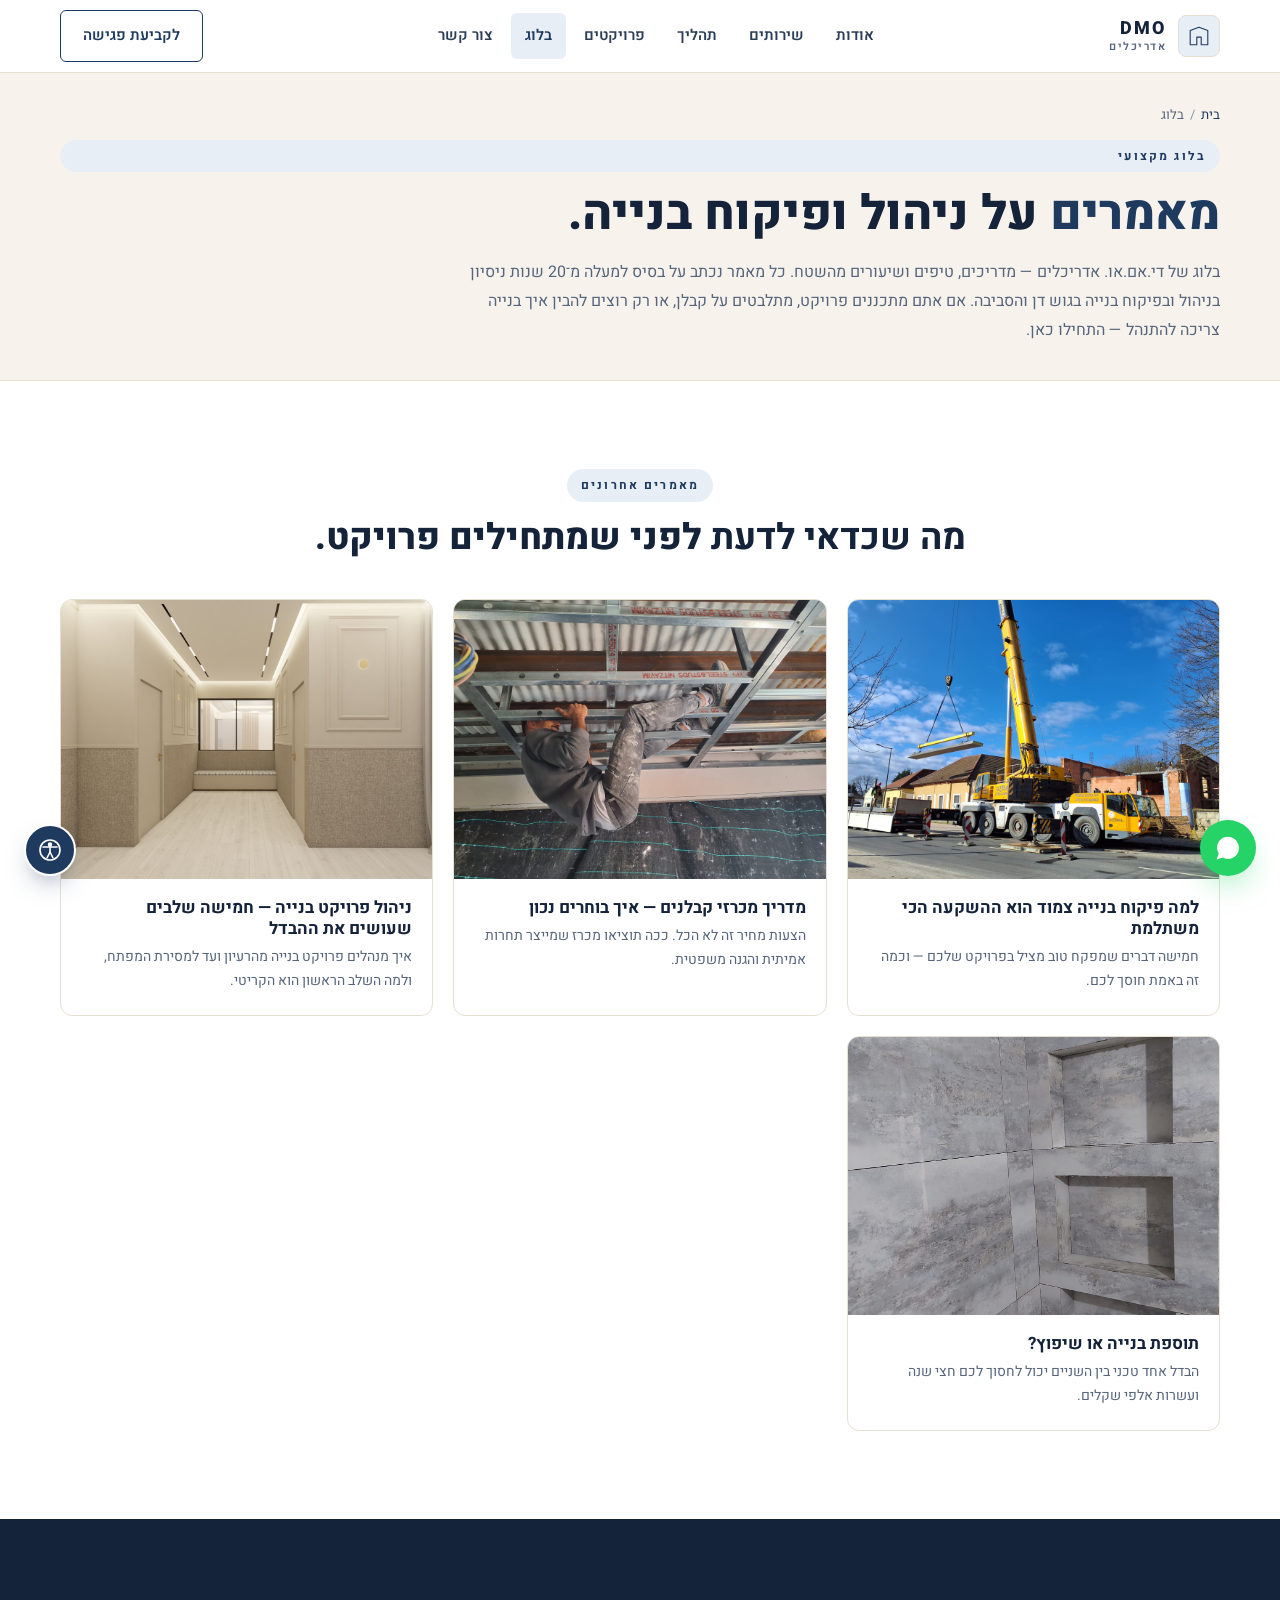
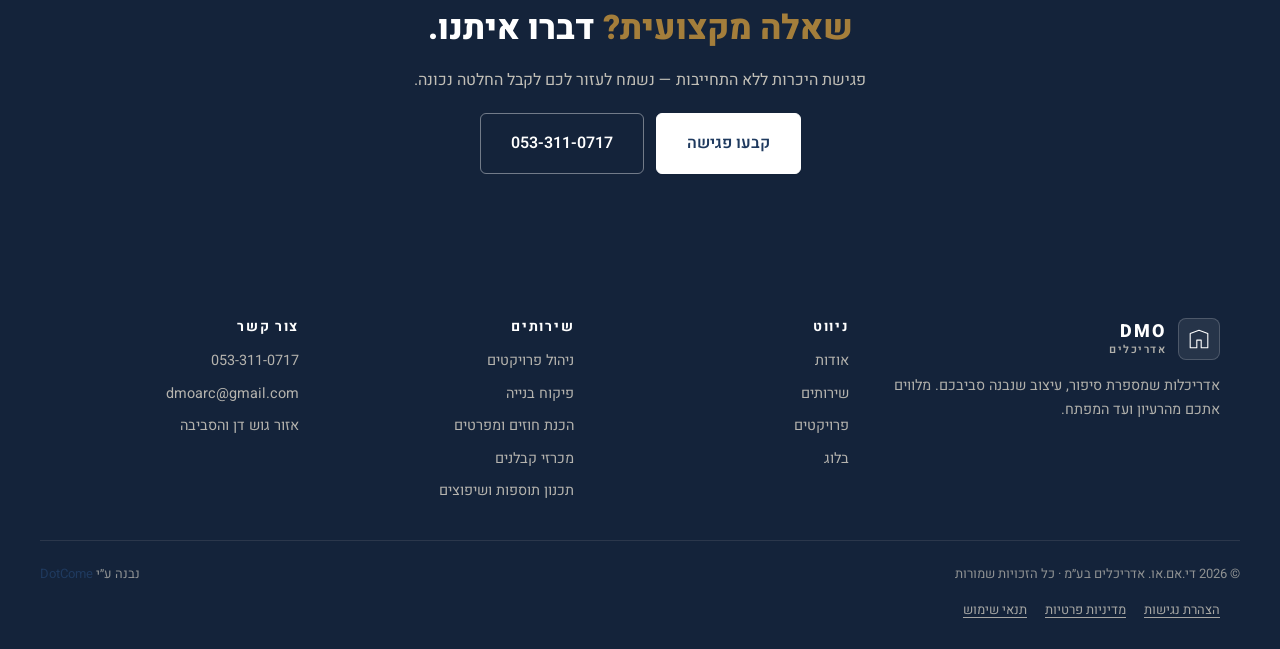
==== commit d2cd268a: "Hero slideshow, bolder stats, DotCome footer credit - Add auto-rotating hero slideshow with 8 WhatsA" ====
--- a/blog/index.html
+++ b/blog/index.html
@@ -236,7 +236,7 @@
     </div>
     <div class="footer__bottom container">
       <span>© <span id="year"></span> די.אם.או. אדריכלים בע״מ · כל הזכויות שמורות</span>
-      <span>Designed with ✦ detail</span>
+      <span>נבנה ע״י <a href="https://dotcome.co.il" target="_blank" rel="noopener">DotCome</a></span>
     </div>
     <div class="container footer__legal">
       <a href="../accessibility.html">הצהרת נגישות</a>
--- a/assets/css/style.css
+++ b/assets/css/style.css
@@ -388,7 +388,54 @@
 
 .hero__inner {
   position: relative; z-index: 2;
-  display: grid; gap: 22px;
+  display: grid; gap: 28px;
+}
+.hero__copy { display: grid; gap: 22px; }
+@media (min-width: 900px) {
+  .hero__inner {
+    grid-template-columns: 1.05fr 0.95fr;
+    align-items: center;
+    gap: 56px;
+  }
+}
+
+/* Hero slideshow */
+.hero__media {
+  position: relative;
+  border-radius: 18px;
+  overflow: hidden;
+  box-shadow: 0 24px 60px -24px rgba(0,0,0,.35), 0 8px 22px -12px rgba(0,0,0,.18);
+  aspect-ratio: 4 / 3;
+  background: #111;
+}
+@media (min-width: 900px) {
+  .hero__media { aspect-ratio: 5 / 6; max-height: 560px; }
+}
+.hero__slides {
+  position: absolute; inset: 0;
+}
+.hero__slide {
+  position: absolute; inset: 0;
+  width: 100%; height: 100%;
+  object-fit: cover;
+  opacity: 0;
+  transform: scale(1.06);
+  transition: opacity 1.1s ease, transform 6s ease-out;
+  will-change: opacity, transform;
+}
+.hero__slide.is-active {
+  opacity: 1;
+  transform: scale(1);
+}
+.hero__media-frame {
+  position: absolute; inset: 0;
+  pointer-events: none;
+  background: linear-gradient(180deg, rgba(0,0,0,0) 55%, rgba(0,0,0,.28) 100%);
+  border: 1px solid rgba(255,255,255,.08);
+  border-radius: inherit;
+}
+@media (prefers-reduced-motion: reduce) {
+  .hero__slide { transition: opacity .3s ease; transform: none; }
 }
 .hero__eyebrow {
   display: inline-flex; align-items: center; gap: 10px;
@@ -439,17 +486,18 @@
 
 /* ========= STATS BAR (under hero) ========= */
 .stats {
-  background: #fff;
+  background: var(--bg-2, #f5f7fa);
+  border-top: 1px solid var(--line);
   border-bottom: 1px solid var(--line);
-  padding-block: 72px;
+  padding-block: 88px;
 }
 .stats__grid {
   display: grid;
   grid-template-columns: repeat(2, 1fr);
-  gap: 48px 16px;
+  gap: 40px 0;
   max-width: 1100px;
   margin-inline: auto;
-  align-items: start;
+  align-items: stretch;
 }
 @media (min-width: 800px) {
   .stats__grid {
@@ -463,31 +511,43 @@
   align-items: center;
   justify-content: center;
   text-align: center;
-  padding: 0 12px;
+  padding: 0 16px;
+  position: relative;
+}
+@media (min-width: 800px) {
+  .stat + .stat::before {
+    content: "";
+    position: absolute;
+    inset-block: 8px;
+    inset-inline-start: 0;
+    width: 1px;
+    background: var(--line);
+  }
 }
 .stat strong {
   display: block;
-  font-size: 3.25rem;
-  font-weight: 800;
-  color: var(--text);
+  font-size: 4rem;
+  font-weight: 900;
+  color: var(--accent, var(--text));
   line-height: 1;
-  letter-spacing: -0.03em;
+  letter-spacing: -0.04em;
   font-variant-numeric: tabular-nums;
-  margin: 0 0 14px;
+  margin: 0 0 16px;
   white-space: nowrap;
 }
 @media (min-width: 800px) {
-  .stat strong { font-size: 3.75rem; }
+  .stat strong { font-size: 4.5rem; }
 }
 @media (min-width: 1100px) {
-  .stat strong { font-size: 4.25rem; }
+  .stat strong { font-size: 5rem; }
 }
 .stat span {
   display: block;
-  font-size: 1rem;
-  color: var(--text-dim);
-  font-weight: 500;
+  font-size: 1.05rem;
+  color: var(--text);
+  font-weight: 600;
   line-height: 1.4;
+  letter-spacing: 0.01em;
 }
 
 /* ========= SERVICES ========= */
